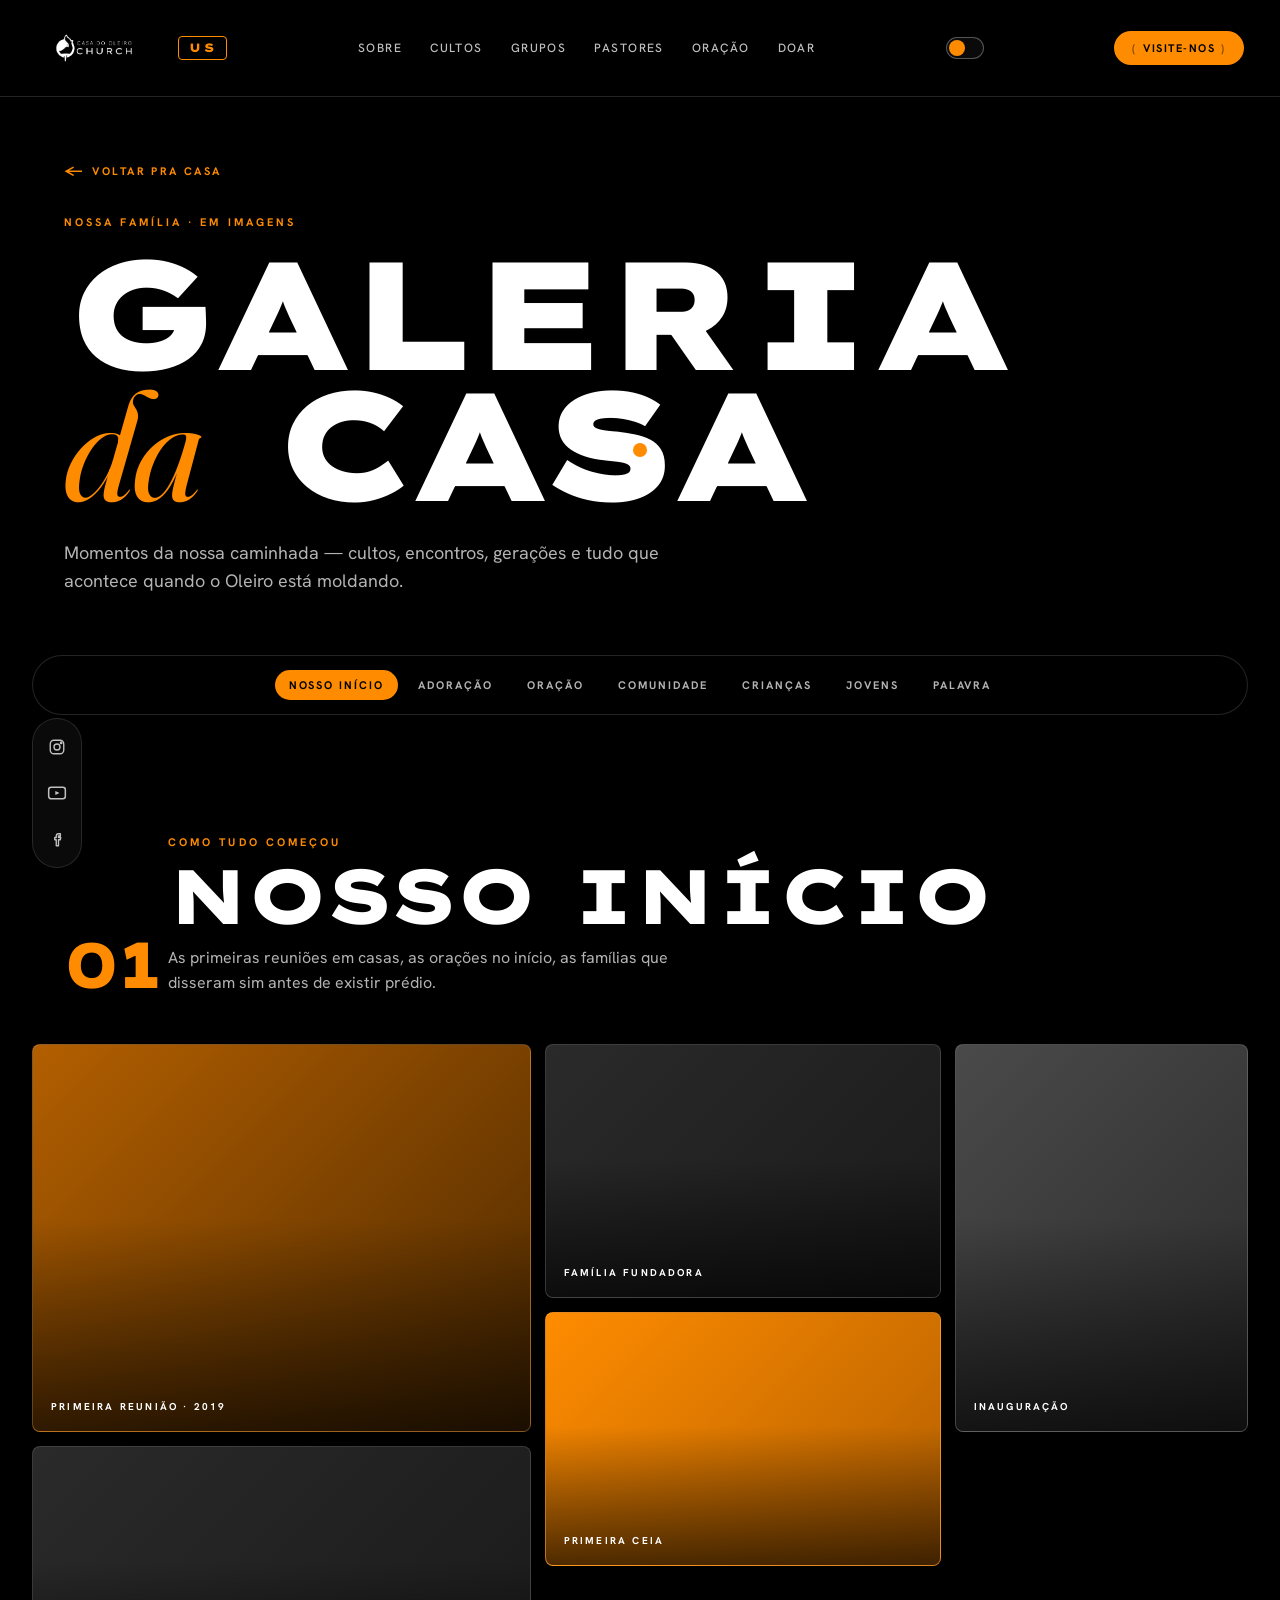
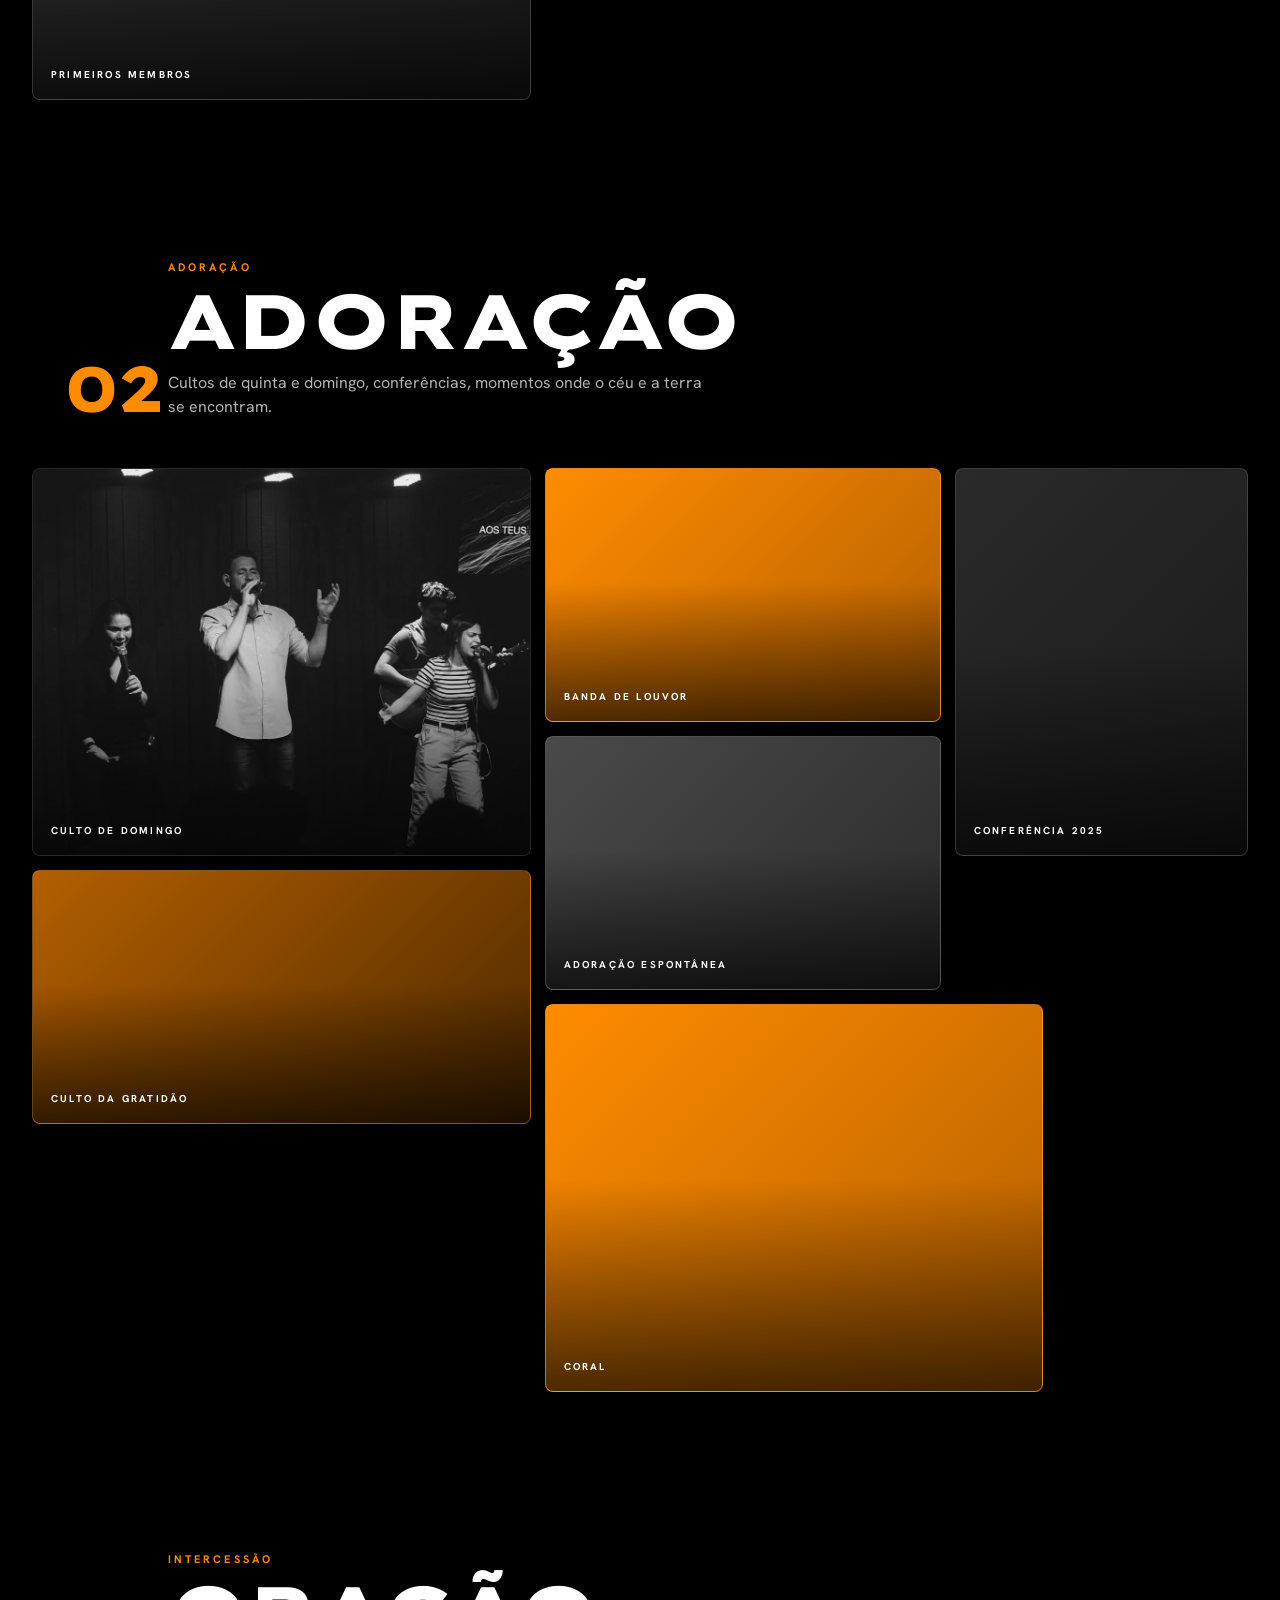
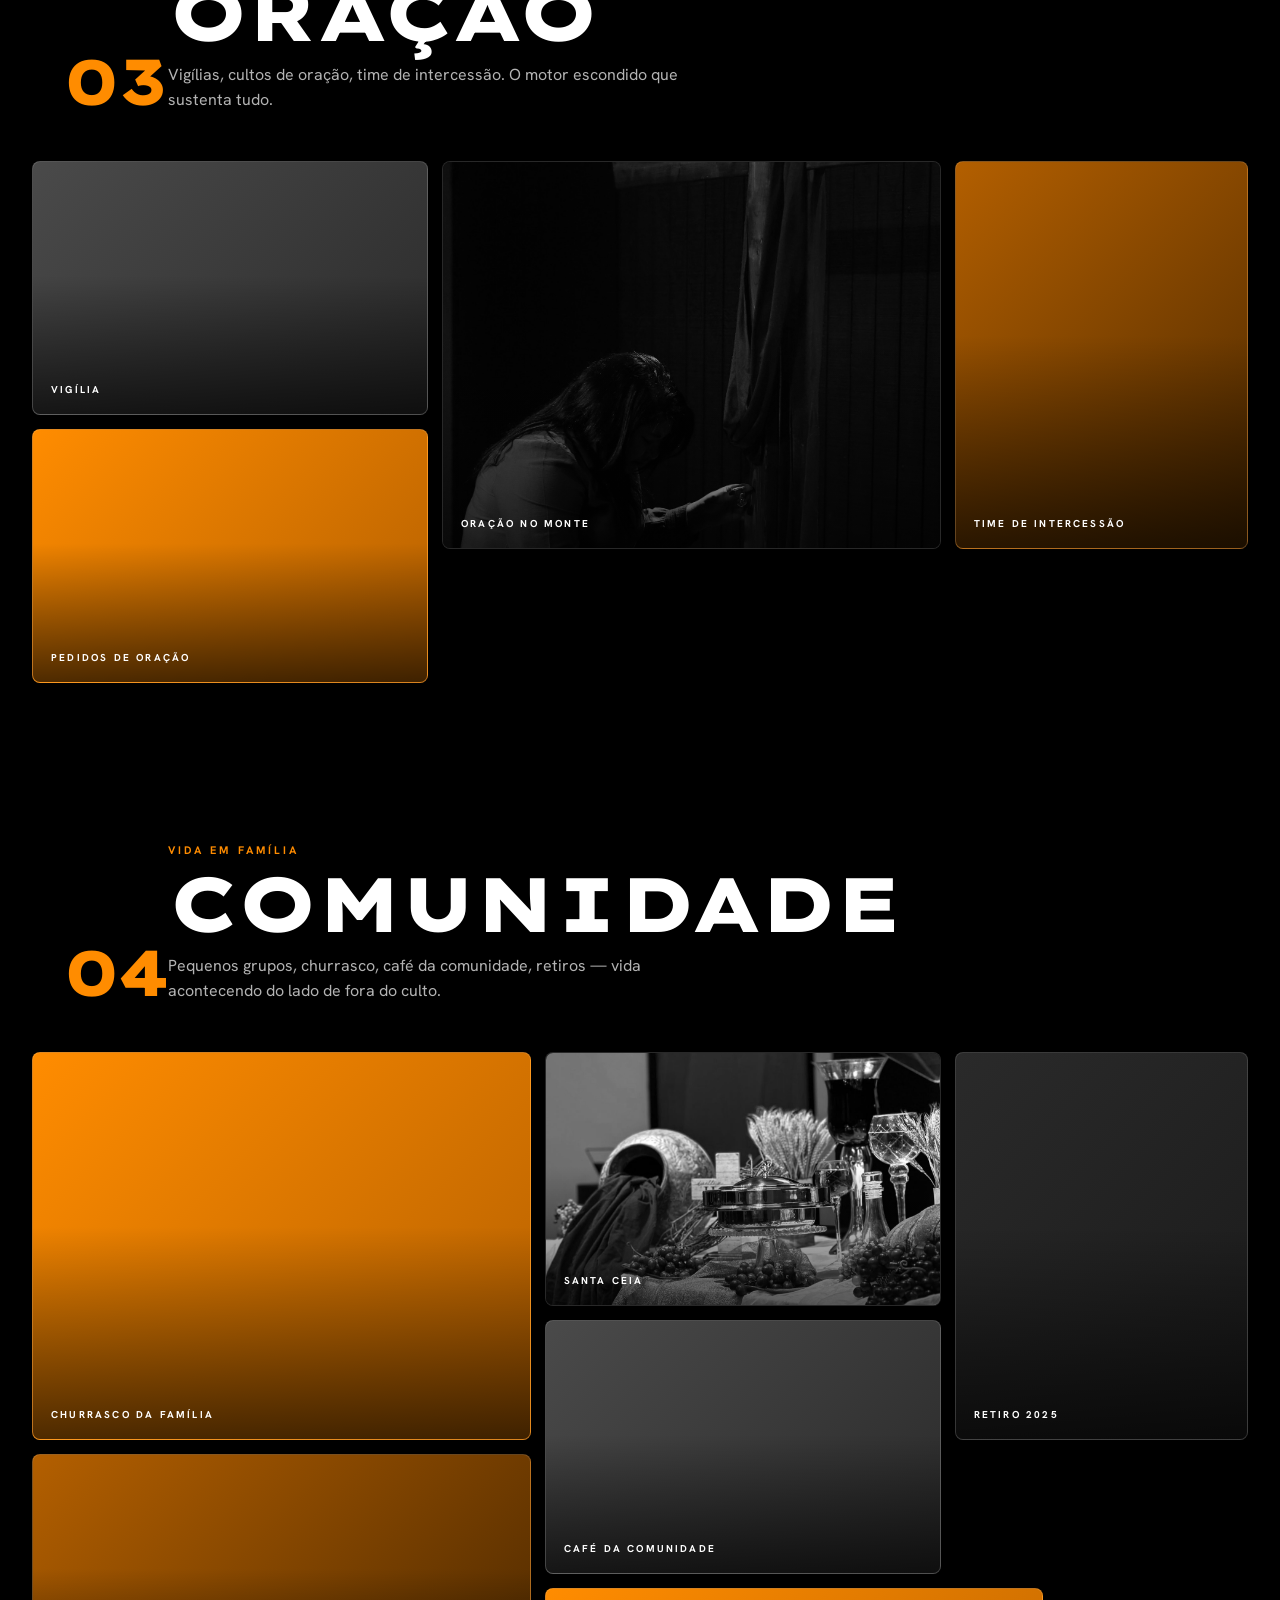
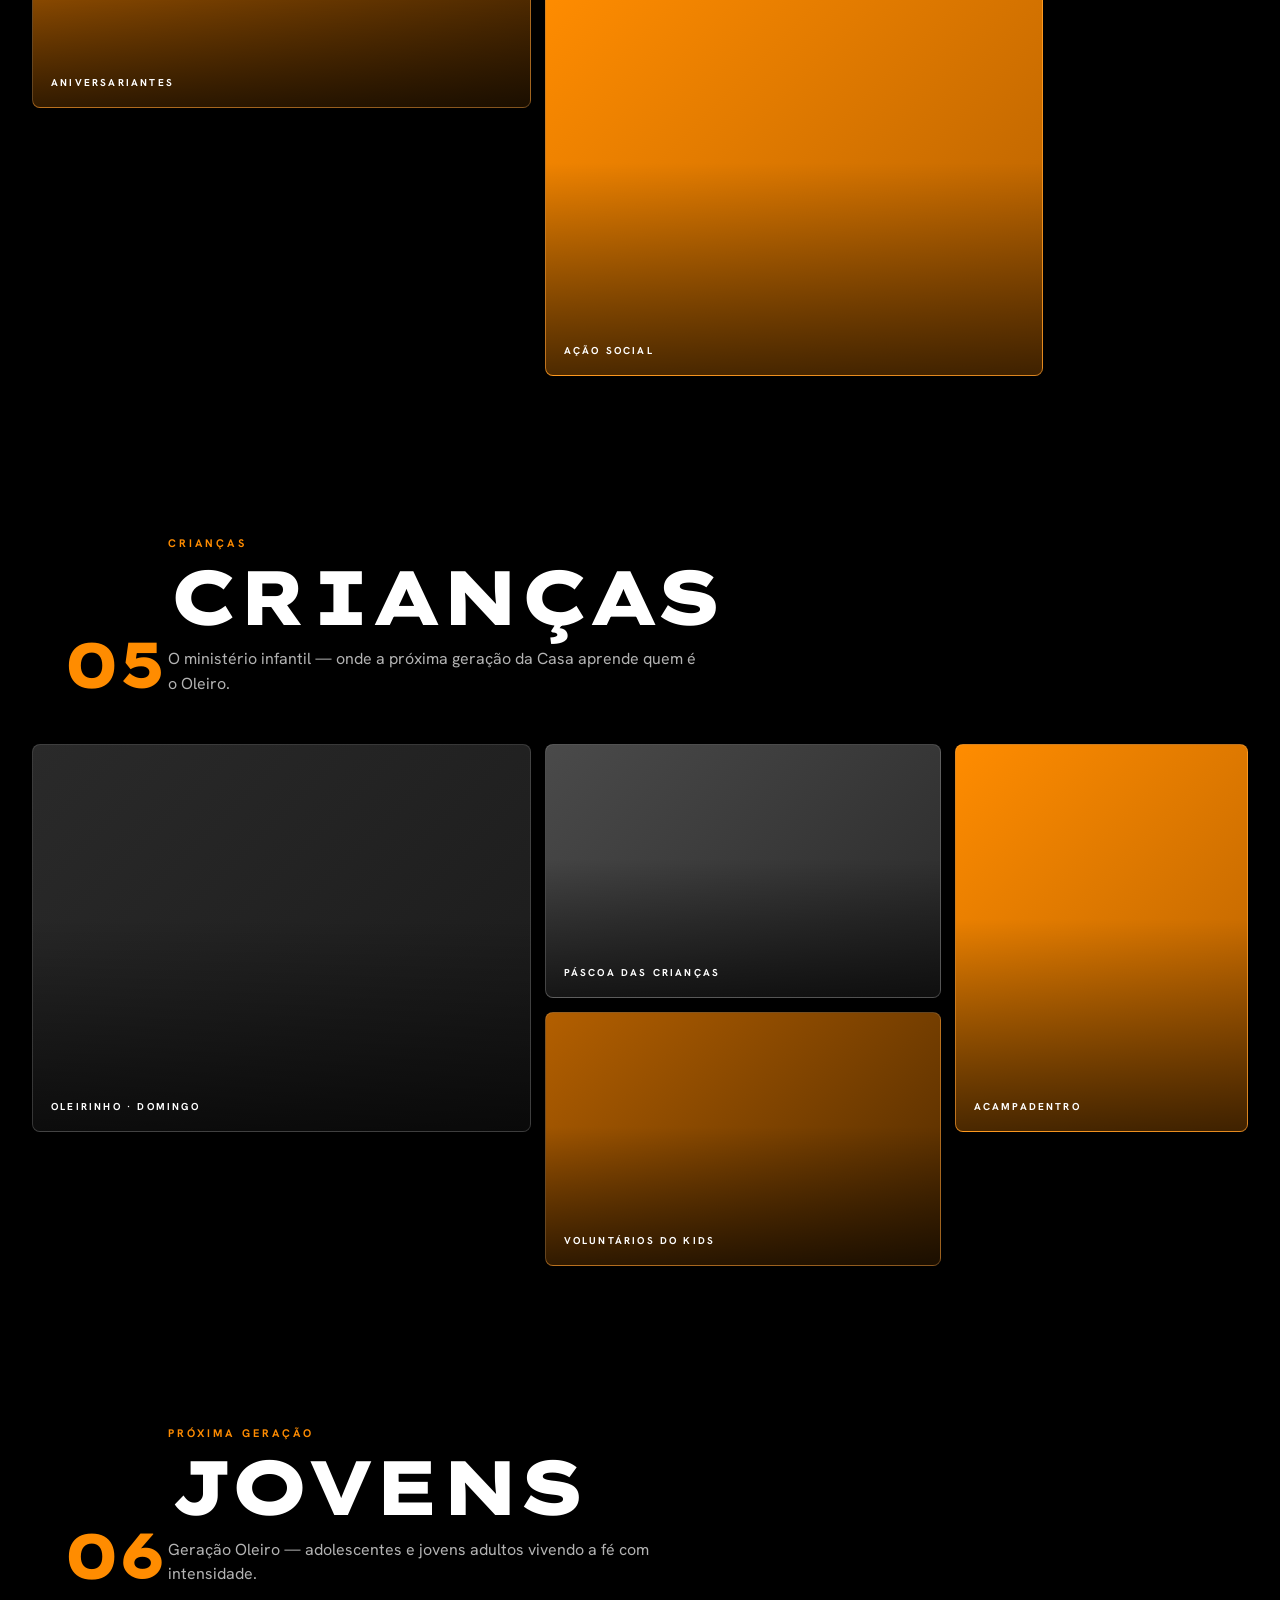
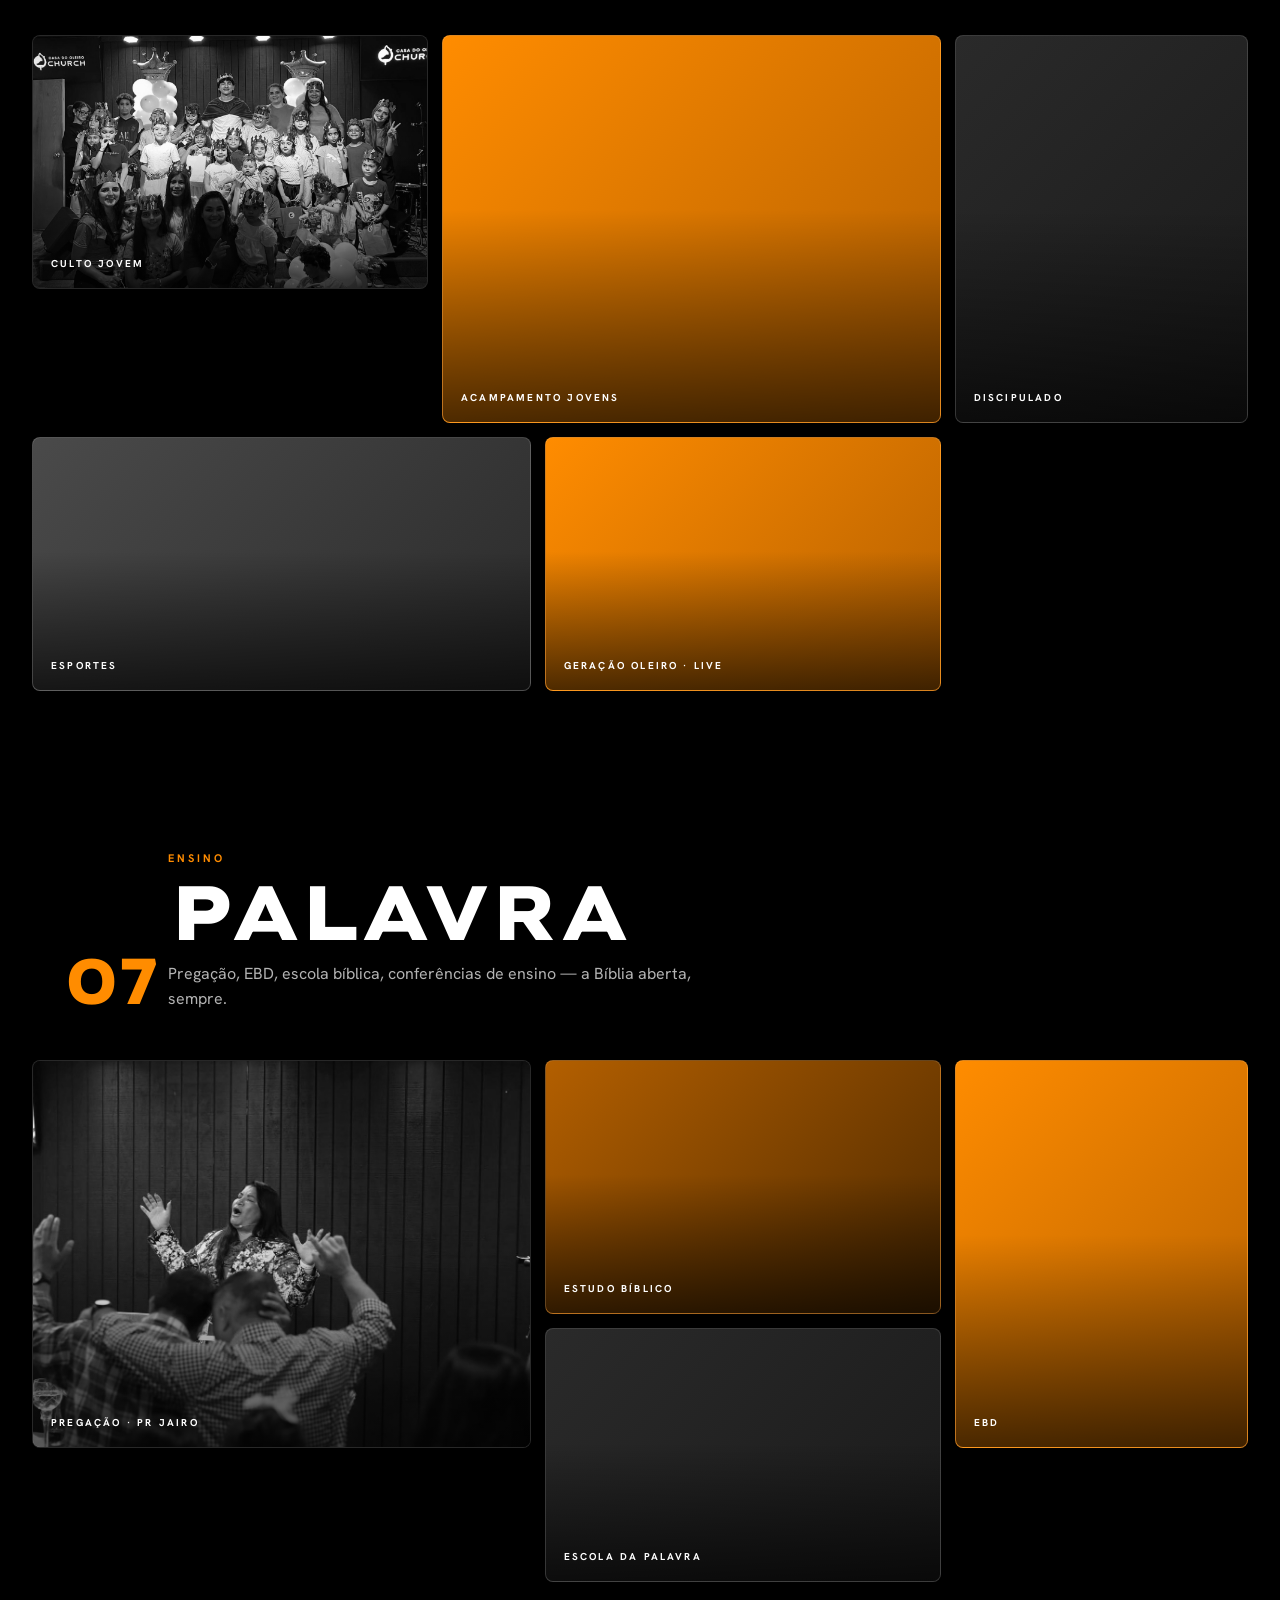
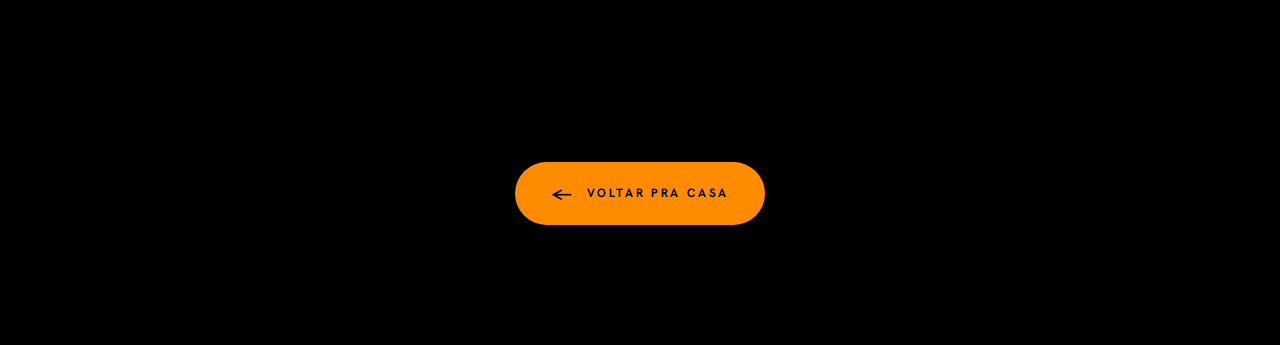
==== gallery.html @ 1b521b5d "Add gallery page with full photo grid and link from main page - Replace 'Ver mais fotos' expand butt" ====
<!DOCTYPE html>
<html lang="pt-BR">
<head>
<meta charset="utf-8">
<meta name="viewport" content="width=device-width, initial-scale=1">
<title>Galeria — Casa do Oleiro</title>
<link rel="stylesheet" href="styles.css">
<link rel="stylesheet" href="gallery.css">
</head>
<body class="theme-dark gallery-page">

<div class="cursor" id="cursor"></div>

<!-- Nav -->
<nav class="nav scrolled" id="nav">
  <button class="hamburger" id="hamburger" aria-label="Abrir menu" aria-expanded="false">
    <span></span><span></span><span></span>
  </button>
  <a class="nav-logo" href="index.html">
    <img class="logo-light" src="assets/brand/logo-mark-white.png" alt="Casa do Oleiro">
    <img class="logo-dark" src="assets/brand/logo-mark-black.png" alt="Casa do Oleiro">
    <span class="locale-tag">US</span>
  </a>
  <div class="nav-links">
    <a href="index.html#mission">Sobre</a>
    <a href="index.html#times">Cultos</a>
    <a href="index.html#groups">Grupos</a>
    <a href="index.html#pastors">Pastores</a>
    <a href="index.html#prayer">Oração</a>
    <a href="index.html#give">Doar</a>
  </div>
  <button class="theme-toggle" id="theme-toggle" aria-label="Alternar tema"><span></span></button>
  <a href="index.html#prayer" class="nav-cta">Visite-nos</a>
</nav>

<!-- Floating social rail -->
<div class="social-rail" aria-label="Redes sociais">
  <a href="https://www.instagram.com/casadooleirochurchus/" target="_blank" rel="noopener" aria-label="Instagram">
    <svg width="18" height="18" viewBox="0 0 24 24" fill="none" stroke="currentColor" stroke-width="1.8" stroke-linecap="round" stroke-linejoin="round"><rect x="3" y="3" width="18" height="18" rx="5"></rect><circle cx="12" cy="12" r="4"></circle><circle cx="17.5" cy="6.5" r="1" fill="currentColor"></circle></svg>
  </a>
  <a href="https://youtube.com/@casadooleiro" target="_blank" rel="noopener" aria-label="YouTube">
    <svg width="20" height="20" viewBox="0 0 24 24" fill="none" stroke="currentColor" stroke-width="1.8" stroke-linecap="round" stroke-linejoin="round"><rect x="2" y="5" width="20" height="14" rx="3"></rect><path d="M10 9.5 L15 12 L10 14.5 Z" fill="currentColor" stroke="none"></path></svg>
  </a>
  <a href="https://www.facebook.com/people/Oleiro-Church/pfbid02GGUJz2tvTLfh6EQSANUqr7THMkTrkv2q9FvET98KuXc3tA5SgjY2DhyXLMSqGW5xl/" target="_blank" rel="noopener" aria-label="Facebook">
    <svg width="18" height="18" viewBox="0 0 24 24" fill="none" stroke="currentColor" stroke-width="1.8" stroke-linecap="round" stroke-linejoin="round"><path d="M14 8h2.5V5H14c-2 0-3 1.2-3 3v2H9v3h2v8h3v-8h2.5l.5-3H14V8.5c0-.3.2-.5.5-.5z"></path></svg>
  </a>
</div>

<main class="gallery-main">

<!-- Header -->
<header class="gallery-header">
  <div class="wrap">
    <a class="back-link" href="index.html"><span>←</span> Voltar pra Casa</a>
    <div class="eyebrow">Nossa família · em imagens</div>
    <h1 class="gallery-title">Galeria<br><em>da</em> Casa</h1>
    <p class="gallery-lede">Momentos da nossa caminhada — cultos, encontros, gerações e tudo que acontece quando o Oleiro está moldando.</p>
  </div>
</header>

<!-- Section rail -->
<nav class="section-rail" aria-label="Seções da galeria">
  <a href="#beginning">Nosso Início</a>
  <a href="#worship">Adoração</a>
  <a href="#prayer">Oração</a>
  <a href="#community">Comunidade</a>
  <a href="#kids">Crianças</a>
  <a href="#jovens">Jovens</a>
  <a href="#palavra">Palavra</a>
</nav>

<!-- 01 Nosso Início -->
<section class="g-section" id="beginning">
  <div class="wrap g-section-head">
    <span class="g-num">01</span>
    <div>
      <span class="eyebrow">Como tudo começou</span>
      <h2>Nosso Início</h2>
      <p>As primeiras reuniões em casas, as orações no início, as famílias que disseram sim antes de existir prédio.</p>
    </div>
  </div>
  <div class="g-grid">
    <div class="g-card r1 placeholder-2"><div class="ph"><span class="lbl">Primeira reunião · 2019</span></div></div>
    <div class="g-card r2 placeholder-1"><div class="ph"><span class="lbl">Família fundadora</span></div></div>
    <div class="g-card r3 placeholder-3"><div class="ph"><span class="lbl">Inauguração</span></div></div>
    <div class="g-card r4 placeholder-4"><div class="ph"><span class="lbl">Primeira ceia</span></div></div>
    <div class="g-card r5 placeholder-1"><div class="ph"><span class="lbl">Primeiros membros</span></div></div>
  </div>
</section>

<!-- 02 Adoração -->
<section class="g-section" id="worship">
  <div class="wrap g-section-head">
    <span class="g-num">02</span>
    <div>
      <span class="eyebrow">Adoração</span>
      <h2>Adoração</h2>
      <p>Cultos de quinta e domingo, conferências, momentos onde o céu e a terra se encontram.</p>
    </div>
  </div>
  <div class="g-grid">
    <div class="g-card r1"><img src="assets/church/IMG_8710.jpg" alt="Culto de domingo"><div class="ph"><span class="lbl">Culto de domingo</span></div></div>
    <div class="g-card r2 placeholder-4"><div class="ph"><span class="lbl">Banda de louvor</span></div></div>
    <div class="g-card r3 placeholder-1"><div class="ph"><span class="lbl">Conferência 2025</span></div></div>
    <div class="g-card r4 placeholder-3"><div class="ph"><span class="lbl">Adoração espontânea</span></div></div>
    <div class="g-card r5 placeholder-2"><div class="ph"><span class="lbl">Culto da gratidão</span></div></div>
    <div class="g-card r1 placeholder-4"><div class="ph"><span class="lbl">Coral</span></div></div>
  </div>
</section>

<!-- 03 Oração -->
<section class="g-section" id="prayer">
  <div class="wrap g-section-head">
    <span class="g-num">03</span>
    <div>
      <span class="eyebrow">Intercessão</span>
      <h2>Oração</h2>
      <p>Vigílias, cultos de oração, time de intercessão. O motor escondido que sustenta tudo.</p>
    </div>
  </div>
  <div class="g-grid">
    <div class="g-card r2 placeholder-3"><div class="ph"><span class="lbl">Vigília</span></div></div>
    <div class="g-card r1"><img src="assets/church/IMG_8714.jpg" alt="Oração" style="object-position: center 20%;"><div class="ph"><span class="lbl">Oração no monte</span></div></div>
    <div class="g-card r3 placeholder-2"><div class="ph"><span class="lbl">Time de intercessão</span></div></div>
    <div class="g-card r4 placeholder-4"><div class="ph"><span class="lbl">Pedidos de oração</span></div></div>
  </div>
</section>

<!-- 04 Comunidade -->
<section class="g-section" id="community">
  <div class="wrap g-section-head">
    <span class="g-num">04</span>
    <div>
      <span class="eyebrow">Vida em família</span>
      <h2>Comunidade</h2>
      <p>Pequenos grupos, churrasco, café da comunidade, retiros — vida acontecendo do lado de fora do culto.</p>
    </div>
  </div>
  <div class="g-grid">
    <div class="g-card r1 placeholder-4"><div class="ph"><span class="lbl">Churrasco da família</span></div></div>
    <div class="g-card r2"><img src="assets/church/IMG_8708.jpg" alt="Santa Ceia"><div class="ph"><span class="lbl">Santa Ceia</span></div></div>
    <div class="g-card r3 placeholder-1"><div class="ph"><span class="lbl">Retiro 2025</span></div></div>
    <div class="g-card r4 placeholder-3"><div class="ph"><span class="lbl">Café da comunidade</span></div></div>
    <div class="g-card r5 placeholder-2"><div class="ph"><span class="lbl">Aniversariantes</span></div></div>
    <div class="g-card r1 placeholder-4"><div class="ph"><span class="lbl">Ação social</span></div></div>
  </div>
</section>

<!-- 05 Crianças -->
<section class="g-section" id="kids">
  <div class="wrap g-section-head">
    <span class="g-num">05</span>
    <div>
      <span class="eyebrow">Crianças</span>
      <h2>Crianças</h2>
      <p>O ministério infantil — onde a próxima geração da Casa aprende quem é o Oleiro.</p>
    </div>
  </div>
  <div class="g-grid">
    <div class="g-card r1 placeholder-1"><div class="ph"><span class="lbl">Oleirinho · domingo</span></div></div>
    <div class="g-card r2 placeholder-3"><div class="ph"><span class="lbl">Páscoa das crianças</span></div></div>
    <div class="g-card r3 placeholder-4"><div class="ph"><span class="lbl">Acampadentro</span></div></div>
    <div class="g-card r4 placeholder-2"><div class="ph"><span class="lbl">Voluntários do kids</span></div></div>
  </div>
</section>

<!-- 06 Jovens -->
<section class="g-section" id="jovens">
  <div class="wrap g-section-head">
    <span class="g-num">06</span>
    <div>
      <span class="eyebrow">Próxima geração</span>
      <h2>Jovens</h2>
      <p>Geração Oleiro — adolescentes e jovens adultos vivendo a fé com intensidade.</p>
    </div>
  </div>
  <div class="g-grid">
    <div class="g-card r2"><img src="assets/church/IMG_8712.jpg" alt="Juventude" style="object-position: center 30%;"><div class="ph"><span class="lbl">Culto jovem</span></div></div>
    <div class="g-card r1 placeholder-4"><div class="ph"><span class="lbl">Acampamento Jovens</span></div></div>
    <div class="g-card r3 placeholder-1"><div class="ph"><span class="lbl">Discipulado</span></div></div>
    <div class="g-card r5 placeholder-3"><div class="ph"><span class="lbl">Esportes</span></div></div>
    <div class="g-card r4 placeholder-4"><div class="ph"><span class="lbl">Geração Oleiro · live</span></div></div>
  </div>
</section>

<!-- 07 Palavra -->
<section class="g-section" id="palavra">
  <div class="wrap g-section-head">
    <span class="g-num">07</span>
    <div>
      <span class="eyebrow">Ensino</span>
      <h2>Palavra</h2>
      <p>Pregação, EBD, escola bíblica, conferências de ensino — a Bíblia aberta, sempre.</p>
    </div>
  </div>
  <div class="g-grid">
    <div class="g-card r1"><img src="assets/church/IMG_8713.jpg" alt="Palavra" style="object-position: center 20%;"><div class="ph"><span class="lbl">Pregação · PR Jairo</span></div></div>
    <div class="g-card r2 placeholder-2"><div class="ph"><span class="lbl">Estudo bíblico</span></div></div>
    <div class="g-card r3 placeholder-4"><div class="ph"><span class="lbl">EBD</span></div></div>
    <div class="g-card r4 placeholder-1"><div class="ph"><span class="lbl">Escola da Palavra</span></div></div>
  </div>
</section>

<!-- Back CTA -->
<section class="g-footer-cta">
  <a href="index.html" class="back-cta"><span class="arrow">←</span> Voltar pra Casa</a>
</section>

</main>

<script>
/* cursor */
const cursor = document.getElementById('cursor');
let cx = innerWidth/2, cy = innerHeight/2, tx = cx, ty = cy;
addEventListener('mousemove', e => { tx = e.clientX; ty = e.clientY; });
(function tick() { cx += (tx-cx)*.25; cy += (ty-cy)*.25; cursor.style.transform = `translate(${cx}px,${cy}px) translate(-50%,-50%)`; requestAnimationFrame(tick); })();
document.querySelectorAll('a,button,input').forEach(el => {
  el.addEventListener('mouseenter', () => cursor.classList.add('hover'));
  el.addEventListener('mouseleave', () => cursor.classList.remove('hover'));
});

/* theme toggle */
document.getElementById('theme-toggle').addEventListener('click', () => {
  const isDark = document.body.classList.toggle('theme-dark');
  document.body.classList.toggle('theme-light', !isDark);
});

/* mobile: default light theme */
if (window.innerWidth <= 900) {
  document.body.classList.remove('theme-dark');
  document.body.classList.add('theme-light');
}

/* hamburger */
(function () {
  const hamburger = document.getElementById('hamburger');
  const nav = document.getElementById('nav');
  hamburger.addEventListener('click', () => {
    const open = hamburger.classList.toggle('open');
    hamburger.setAttribute('aria-expanded', String(open));
    nav.classList.toggle('nav-open', open);
  });
  nav.querySelectorAll('.nav-links a').forEach(a => {
    a.addEventListener('click', () => {
      hamburger.classList.remove('open');
      hamburger.setAttribute('aria-expanded', 'false');
      nav.classList.remove('nav-open');
    });
  });
})();

/* active section highlight in rail */
const rail = document.querySelectorAll('.section-rail a');
const sections = [...document.querySelectorAll('.g-section')];
function updateRail() {
  const y = scrollY + innerHeight * 0.4;
  let active = sections[0]?.id;
  sections.forEach(s => { if (s.offsetTop <= y) active = s.id; });
  rail.forEach(a => a.classList.toggle('active', a.getAttribute('href') === '#' + active));
}
addEventListener('scroll', updateRail, { passive: true });
updateRail();

/* fade-in on intersection */
const io = new IntersectionObserver(entries => {
  entries.forEach(e => { if (e.isIntersecting) e.target.classList.add('in-view'); });
}, { threshold: 0.08 });
document.querySelectorAll('.g-card, .g-section-head').forEach(el => io.observe(el));
</script>
</body>
</html>
---- styles.css ----
/* Casa do Oleiro — site styles
   Architecture: fixed potter SVG background; sections layered on top
   Themes: .theme-dark (default) / .theme-light
*/
@import url('./colors_and_type.css');

* { margin: 0; padding: 0; box-sizing: border-box; }
html { scroll-behavior: smooth; overflow-x: clip; }
body { font-family: var(--font-body); cursor: none; overflow-x: hidden; min-height: 100vh; }
@media (hover: none) { body { cursor: auto; } .cursor { display: none !important; } }
a, button { font-family: inherit; cursor: none; }
@media (hover: none) { a, button { cursor: auto; } }
img { max-width: 100%; display: block; }

/* ── Theme variables ──────────────────────────────── */
body.theme-dark {
  --page-bg: #000;
  --fg: #fff;
  --fg-muted: rgba(255,255,255,.7);
  --fg-dim: rgba(255,255,255,.5);
  --line: rgba(255,255,255,.14);
  --line-strong: rgba(255,255,255,.3);
  --panel-translucent: rgba(0,0,0,.35);
  --panel-solid: #0a0a0a;
  --panel-warm: #141413;
  --card-bg: rgba(255,255,255,.04);
  --card-border: rgba(255,255,255,.12);
  --stroke-color: rgba(255,255,255,.55);
  --vignette: radial-gradient(ellipse at center, transparent 30%, rgba(0,0,0,.7) 100%);
  background: var(--page-bg);
  color: var(--fg);
}
body.theme-light {
  --page-bg: #FAFAF9;
  --fg: #000;
  --fg-muted: rgba(0,0,0,.7);
  --fg-dim: rgba(0,0,0,.5);
  --line: rgba(0,0,0,.12);
  --line-strong: rgba(0,0,0,.25);
  --panel-translucent: rgba(250,250,249,.55);
  --panel-solid: #FAFAF9;
  --panel-warm: #FFF6EB;
  --card-bg: rgba(255,255,255,.7);
  --card-border: rgba(0,0,0,.08);
  --stroke-color: rgba(0,0,0,.45);
  --vignette: radial-gradient(ellipse at center, transparent 35%, rgba(250,250,249,.5) 100%);
  background: var(--page-bg);
  color: var(--fg);
}

/* ── Custom cursor ────────────────────────────────── */
.cursor {
  position: fixed; top: 0; left: 0; width: 14px; height: 14px;
  border-radius: 50%; background: var(--orange-500); pointer-events: none;
  transform: translate(-50%, -50%); z-index: 9999;
  transition: width .25s var(--ease-out), height .25s var(--ease-out), background .25s, opacity .25s;
}
.cursor.hover { width: 56px; height: 56px; background: var(--orange-500); mix-blend-mode: normal; }

/* ─── Floating social rail ─── */
.social-rail {
  position: fixed; left: 32px; bottom: 32px; z-index: 99;
  display: flex; flex-direction: column; gap: 14px;
  padding: 12px 8px;
  background: var(--card-bg);
  border: 1px solid var(--card-border);
  border-radius: 999px;
  backdrop-filter: blur(12px);
  -webkit-backdrop-filter: blur(12px);
}
.social-rail a {
  display: flex; align-items: center; justify-content: center;
  width: 32px; height: 32px; border-radius: 50%;
  color: var(--fg); opacity: .75; text-decoration: none;
  transition: opacity .2s, color .2s, background .2s;
}
.social-rail a:hover { opacity: 1; color: var(--orange-500); background: var(--card-bg); }
@media (max-width: 900px) { .social-rail { left: auto; right: 16px; bottom: 16px; flex-direction: row; border-radius: 999px; padding: 6px 10px; } }

/* ═══════════════════════════════════════════════════
   TILTED PHOTO PLACEHOLDERS — used in hero + between narrative steps
   Rotated, with theme-aware overlay where they cross typography
   ═══════════════════════════════════════════════════ */
.tilt-photo, .hero-photo {
  position: relative;
  background:
    linear-gradient(135deg, var(--orange-700), var(--orange-900)),
    repeating-linear-gradient(45deg, rgba(255,255,255,.04) 0 8px, transparent 8px 16px);
  background-blend-mode: overlay;
  border: 1px solid var(--card-border);
  border-radius: 6px;
  overflow: hidden;
  will-change: transform;
  transition: none;
  box-shadow: 0 30px 80px rgba(0,0,0,.45), 0 0 0 1px var(--card-border);
}
.tilt-photo::after, .hero-photo::after {
  content: ''; position: absolute; inset: 0;
  background: linear-gradient(135deg, rgba(255,140,0,.15), transparent 60%);
  pointer-events: none;
}
.tilt-photo .ph-lbl, .hero-photo .ph-lbl {
  position: absolute; left: 16px; bottom: 14px;
  font-size: 10px; font-weight: 700; letter-spacing: .2em; text-transform: uppercase;
  color: rgba(255,255,255,.85);
  z-index: 2;
}
.tilt-photo img, .hero-photo img, .pastor-photo img {
  width: 100%; height: 100%;
  object-fit: cover; object-position: center;
  filter: grayscale(1);
}
.tilt-r { transform: rotate(6deg); }
.tilt-l { transform: rotate(-7deg); }

/* Hero photo — rectangle, sits under the headline */
.hero-photo {
  width: clamp(220px, 28vw, 360px);
  aspect-ratio: 16 / 11;
  margin: 24px 0 0 auto;
  margin-top: -40px;
  margin-right: 4vw;
  z-index: 3;
  mix-blend-mode: difference;
  filter: contrast(1.1);
}
body.theme-light .hero-photo { mix-blend-mode: multiply; }

/* Narrative tweens — tilted photo placeholders between steps, can overlap cards */
.narrative-tween {
  display: flex; justify-content: flex-start; padding: 0 4vw;
  margin: -60px 0 -40px;
  position: relative; z-index: 1;
}
.narrative-tween.right { justify-content: flex-end; }
.narrative-tween .tilt-photo {
  width: clamp(200px, 22vw, 290px);
  aspect-ratio: 5 / 4;
  mix-blend-mode: difference;
  filter: contrast(1.05);
}
body.theme-light .narrative-tween .tilt-photo { mix-blend-mode: multiply; }

/* alt step variant — second card aligned right */
.narrative-step.alt { justify-content: flex-end; }

/* zig-zag rows: each step stretches full width, card and photo pushed to opposite edges */
.narrative-step.with-photo { justify-content: space-between; align-items: center; }
.narrative-step.with-photo .tilt-photo {
  width: clamp(200px, 22vw, 290px);
  aspect-ratio: 5 / 4;
  mix-blend-mode: difference;
  filter: contrast(1.05);
  flex-shrink: 0;
}
body.theme-light .narrative-step.with-photo .tilt-photo { mix-blend-mode: multiply; }

@media (max-width: 900px) {
  .hero-photo { margin: 32px auto 0; margin-top: 24px; width: 60vw; }
  .narrative-tween { padding: 0 32px; margin: -4vh 0; }
  .narrative-tween .tilt-photo { width: 50vw; }
}

/* ═══════════════════════════════════════════════════
   FIXED POTTER BACKGROUND — pinned full-screen, theme-aware stencil
   ═══════════════════════════════════════════════════ */
.potter-bg {
  position: fixed; inset: 0; z-index: 0;
  display: flex; align-items: center; justify-content: center;
  pointer-events: none;
  background: var(--page-bg);
}
.potter-bg svg {
  width: min(85vw, 900px);
  height: auto;
  color: var(--stroke-color);
  filter: drop-shadow(0 0 0 transparent);
  transform: rotate(var(--spin, 0deg));
  transition: transform .2s linear;
}
.potter-bg-vignette {
  position: absolute; inset: 0;
  background: var(--vignette);
  pointer-events: none;
}
body.motion-off .potter-bg svg { transform: none !important; }

/* ═══════════════════════════════════════════════════
   NAV
   ═══════════════════════════════════════════════════ */
.nav { position: fixed; inset: 0 0 auto 0; z-index: 100; display: flex; justify-content: space-between; align-items: center; padding: 18px 36px; gap: 20px; transition: background .3s var(--ease-out), border-color .3s, backdrop-filter .3s, padding .25s; border-bottom: 1px solid transparent; }
.nav.scrolled { background: var(--panel-translucent); backdrop-filter: blur(18px) saturate(1.2); -webkit-backdrop-filter: blur(18px) saturate(1.2); border-bottom-color: var(--line); padding: 12px 36px; }
.nav-logo { display: flex; align-items: center; gap: 14px; text-decoration: none; color: var(--fg); }
.nav-logo img { height: 110px; width: auto; transition: height .25s var(--ease-out); }
.nav.scrolled .nav-logo img { height: 72px; }
.theme-dark .nav-logo .logo-dark, .theme-light .nav-logo .logo-light { display: none; }
.nav-logo .locale-tag { font-family: var(--font-display); font-weight: 800; font-size: 12px; letter-spacing: .22em; text-transform: uppercase; color: var(--orange-500); border: 1.5px solid var(--orange-500); padding: 5px 10px; border-radius: 4px; line-height: 1; }
.nav-links { display: flex; gap: 28px; align-items: center; }
.nav-links a { color: var(--fg); text-decoration: none; font-size: 12px; font-weight: 500; letter-spacing: .12em; text-transform: uppercase; opacity: .75; transition: opacity .2s, color .2s; }
.nav-links a:hover { opacity: 1; color: var(--orange-500); }

.theme-toggle {
  width: 38px; height: 22px; border-radius: 999px; background: var(--card-bg); border: 1px solid var(--line-strong);
  position: relative; cursor: none; transition: background .2s;
}
.theme-toggle span { position: absolute; top: 2px; left: 2px; width: 16px; height: 16px; border-radius: 50%; background: var(--orange-500); transition: transform .25s var(--ease-out); }
body.theme-light .theme-toggle span { transform: translateX(16px); }

.nav-cta {
  display: inline-flex; align-items: center; gap: 6px;
  padding: 10px 18px; border-radius: 999px; background: var(--orange-500); color: #000;
  text-decoration: none; font-size: 11px; font-weight: 700; letter-spacing: .14em; text-transform: uppercase;
  transition: background .2s, transform .2s;
}
.nav-cta:hover { background: var(--orange-400); transform: translateY(-1px); }
.nav-cta::before { content: '('; opacity: .5; }
.nav-cta::after { content: ')'; opacity: .5; }

/* ═══════════════════════════════════════════════════
   OVERLAY (all sections sit on top of fixed bg)
   ═══════════════════════════════════════════════════ */
.overlay { position: relative; z-index: 1; }

section { position: relative; }
.wrap { max-width: 1280px; margin: 0 auto; padding: 0 32px; }

.eyebrow { font-size: 11px; font-weight: 700; letter-spacing: .28em; text-transform: uppercase; color: var(--orange-500); margin-bottom: 18px; }
.section-title { font-family: var(--font-display); font-weight: 800; font-size: clamp(48px, 8vw, 112px); line-height: .92; letter-spacing: -.02em; text-transform: uppercase; color: var(--fg); }

/* Panels — ALL translucent so potter bg shows end-to-end */
.panel-translucent { background: var(--panel-translucent); backdrop-filter: blur(2px); -webkit-backdrop-filter: blur(2px); }
.panel-solid { background: var(--panel-translucent); backdrop-filter: blur(2px); -webkit-backdrop-filter: blur(2px); }
.panel-solid + .panel-solid, .panel-solid + .footer { border-top: 1px solid var(--line); }
/* Newsletter + footer — fully transparent like hero, animation shows through */
.newsletter, .footer { backdrop-filter: none; -webkit-backdrop-filter: none; background: transparent; }

/* ═══════════════════════════════════════════════════
   HERO — transparent so potter bg shows
   ═══════════════════════════════════════════════════ */
.hero { min-height: 100vh; display: flex; flex-direction: column; justify-content: center; padding: 110px 32px 60px; }
.hero-inner { max-width: 1280px; margin: 0 auto; width: 100%; display: grid; grid-template-columns: 1fr; gap: 0; }
.hero-eyebrow { font-size: 12px; font-weight: 700; letter-spacing: .3em; text-transform: uppercase; color: var(--orange-500); margin-bottom: 22px; }
.hero-title { font-family: var(--font-display); font-weight: 900; font-size: clamp(56px, 11vw, 180px); line-height: .85; letter-spacing: -.03em; text-transform: uppercase; color: var(--fg); }
.hero-title em { font-family: var(--font-serif); font-style: italic; font-weight: 400; color: var(--orange-500); text-transform: lowercase; letter-spacing: -.01em; }
.hero-meta { display: grid; grid-template-columns: repeat(3, max-content); gap: 48px; margin-top: 32px; }
.meta-block { border-left: 2px solid var(--orange-500); padding-left: 14px; }
.meta-label { font-size: 10px; font-weight: 700; letter-spacing: .22em; text-transform: uppercase; color: var(--fg-dim); margin-bottom: 6px; }
.meta-value { font-family: var(--font-display); font-weight: 700; font-size: 22px; text-transform: uppercase; letter-spacing: -.01em; color: var(--fg); }
.scroll-hint { position: absolute; left: 32px; bottom: 32px; font-size: 10px; font-weight: 600; letter-spacing: .28em; text-transform: uppercase; color: var(--fg-dim); display: flex; align-items: center; gap: 12px; }
.hero-addr-sm { display: none; }
.hero-visit-cta { display: none; }
.theme-toggle--hero { display: none; }
.hamburger { display: none; }
.scroll-hint .line { width: 40px; height: 1px; background: currentColor; animation: scrollLine 2s var(--ease-in-out) infinite; }
@keyframes scrollLine { 0%,100% { transform: scaleX(.3); transform-origin: left; } 50% { transform: scaleX(1); transform-origin: left; } }

/* ═══════════════════════════════════════════════════
   MISSION — translucent over potter
   ═══════════════════════════════════════════════════ */
.mission { padding: 140px 32px; }
.mission-quote { font-family: var(--font-serif); font-style: italic; font-size: clamp(28px, 4vw, 56px); line-height: 1.25; letter-spacing: -.01em; max-width: 1100px; color: var(--fg); }
.mission-quote em { color: var(--orange-500); }
.mission-quote .underline { background: linear-gradient(transparent 70%, rgba(255,140,0,.45) 70%); }
.mission-ref { display: block; margin-top: 32px; font-family: var(--font-body); font-size: 12px; font-weight: 700; letter-spacing: .28em; text-transform: uppercase; color: var(--orange-500); font-style: normal; }

/* ═══════════════════════════════════════════════════
   NARRATIVE — 4 step cards floating over potter; each card sticky-ish in viewport
   ═══════════════════════════════════════════════════ */
.narrative { padding: 40px 0 80px; display: flex; flex-direction: column; gap: 0; }
.narrative-step { padding: 0 32px; display: flex; justify-content: flex-start; margin-bottom: -40px; position: relative; z-index: 2; }
.narrative-step.alt { justify-content: flex-end; }
.step-card {
  max-width: 460px;
  padding: 40px 44px;
  background: var(--card-bg);
  border: 1px solid var(--card-border);
  border-radius: 20px;
  backdrop-filter: blur(14px) saturate(1.2);
  -webkit-backdrop-filter: blur(14px) saturate(1.2);
}
.step-card .eyebrow { color: var(--orange-500); }
.step-card h2 { font-family: var(--font-display); font-weight: 800; font-size: clamp(28px, 3.4vw, 44px); line-height: .98; letter-spacing: -.02em; text-transform: uppercase; color: var(--fg); }
.step-card p { margin-top: 18px; font-size: 16px; line-height: 1.55; color: var(--fg-muted); }

/* ═══════════════════════════════════════════════════
   TIMES
   ═══════════════════════════════════════════════════ */
.times { padding: 140px 32px; }
.times-grid { display: grid; grid-template-columns: 1.2fr 1fr; gap: 80px; align-items: end; margin-top: 64px; }
.service-list { display: flex; flex-direction: column; border-top: 1px solid var(--line); }
.service { display: grid; grid-template-columns: 80px 1fr auto; gap: 32px; align-items: center; padding: 28px 0; border-bottom: 1px solid var(--line); transition: background .3s, padding .3s; }
.service:hover { padding-left: 16px; background: linear-gradient(90deg, rgba(255,140,0,.08), transparent); }
.service-num { font-family: var(--font-mono); font-size: 12px; color: var(--fg-dim); }
.service-name { font-family: var(--font-display); font-weight: 700; font-size: clamp(24px, 2.6vw, 36px); text-transform: uppercase; letter-spacing: -.01em; color: var(--fg); }
.service-time { font-family: var(--font-display); font-weight: 700; font-size: clamp(24px, 2.6vw, 36px); color: var(--orange-500); letter-spacing: -.01em; }
.service-time--note { font-size: 16px !important; color: var(--fg-dim) !important; font-family: var(--font-body) !important; font-weight: 500 !important; text-transform: none; letter-spacing: 0; }
.location-card { background: var(--orange-500); color: #000; padding: 40px; border-radius: 16px; }
.location-card .label { font-size: 10px; font-weight: 700; letter-spacing: .28em; text-transform: uppercase; opacity: .7; margin-bottom: 14px; }
.location-card h3 { font-family: var(--font-display); font-weight: 800; font-size: 32px; text-transform: uppercase; letter-spacing: -.02em; line-height: 1; color: #000; }
.location-card p { margin-top: 12px; font-size: 15px; opacity: .85; line-height: 1.5; }
.location-card a { display: inline-flex; align-items: center; gap: 8px; margin-top: 24px; color: #000; text-decoration: none; font-size: 12px; font-weight: 700; letter-spacing: .18em; text-transform: uppercase; border-bottom: 1.5px solid #000; padding-bottom: 4px; }

/* ═══════════════════════════════════════════════════
   GALLERY — infinite marquee
   ═══════════════════════════════════════════════════ */
@keyframes gallery-scroll {
  from { transform: translateX(0); }
  to   { transform: translateX(-50%); }
}
.gallery { padding: 140px 0; overflow: hidden; }
.gallery-head { margin-bottom: 60px; }
.gallery-strip {
  display: flex; gap: 24px; padding: 0;
  will-change: transform;
  animation: gallery-scroll 22s linear infinite;
}
body.motion-off .gallery-strip { animation-play-state: paused; }
@media (prefers-reduced-motion: reduce) { .gallery-strip { animation-play-state: paused; } }

/* gallery full-page link */
.gallery-more-link { padding: 0 40px; margin-top: 48px; }
.gallery-cta {
  display: inline-flex; align-items: center; gap: 10px;
  padding: 14px 28px; border-radius: 999px;
  border: 1.5px solid var(--card-border);
  color: var(--fg); text-decoration: none;
  font-size: 11px; font-weight: 700; letter-spacing: .22em; text-transform: uppercase;
  transition: border-color .2s, color .2s, background .2s;
  cursor: none;
}
.gallery-cta:hover { border-color: var(--orange-500); color: var(--orange-500); }
.gallery-cta .arrow { font-size: 14px; transition: transform .25s var(--ease-out); }
.gallery-cta:hover .arrow { transform: translateX(4px); }
.gallery-card { flex: none; border-radius: 12px; overflow: hidden; position: relative; }
.gallery-card.tall { width: 320px; height: 440px; }
.gallery-card.wide { width: 480px; height: 340px; }
.gallery-card.sq { width: 360px; height: 360px; }
.gallery-card .ph { position: absolute; inset: 0; display: flex; align-items: flex-end; padding: 22px; color: #fff; }
.gallery-card .ph::before { content: ''; position: absolute; inset: 0; background: linear-gradient(to top, rgba(0,0,0,.7), transparent 55%); }
.gallery-card .ph .lbl { position: relative; font-size: 11px; font-weight: 700; letter-spacing: .22em; text-transform: uppercase; }
.gallery-card img { width: 100%; height: 100%; object-fit: cover; }
.placeholder-1 { background: linear-gradient(135deg, #2a2a2a, #1a1a1a); }
.placeholder-2 { background: linear-gradient(135deg, var(--orange-700), var(--orange-900)); }
.placeholder-3 { background: linear-gradient(135deg, #4a4a4a, #2a2a2a); }
.placeholder-4 { background: linear-gradient(135deg, var(--orange-500), var(--orange-700)); }

/* ═══════════════════════════════════════════════════
   GROUPS
   ═══════════════════════════════════════════════════ */
.groups { padding: 140px 32px; }
.groups-grid { display: grid; grid-template-columns: repeat(3, 1fr); gap: 20px; margin-top: 64px; }
.group-card { background: var(--card-bg); border: 1px solid var(--card-border); border-radius: 16px; padding: 36px; transition: transform .35s var(--ease-out), background .3s; display: flex; flex-direction: column; gap: 16px; min-height: 380px; text-decoration: none; color: var(--fg); backdrop-filter: blur(8px); -webkit-backdrop-filter: blur(8px); }
.group-card:hover { transform: translateY(-4px); }
.group-card.featured { background: var(--orange-500); color: #000; border: none; }
.group-card.featured .meta-label, .group-card.featured .arrow { color: rgba(0,0,0,.7); }
.group-card.featured h3 { color: #000; }
.group-card.featured p { color: rgba(0,0,0,.85); }
.group-card.whatsapp { background: linear-gradient(135deg, #25D366, #128C7E); color: #fff; border: none; }
.group-card.whatsapp .meta-label, .group-card.whatsapp .arrow { color: rgba(255,255,255,.85); }
.group-card.whatsapp h3, .group-card.whatsapp p { color: #fff; }
.group-card .meta-label { font-size: 10px; font-weight: 700; letter-spacing: .28em; text-transform: uppercase; color: var(--orange-500); }
.group-card h3 { font-family: var(--font-display); font-weight: 800; font-size: 28px; line-height: .95; letter-spacing: -.02em; text-transform: uppercase; }
.group-card p { font-size: 15px; line-height: 1.55; color: var(--fg-muted); flex: 1; }
.group-card .arrow { font-size: 11px; font-weight: 700; letter-spacing: .22em; text-transform: uppercase; color: var(--orange-500); display: inline-flex; align-items: center; gap: 8px; }
.group-card .arrow::before { content: '('; opacity: .5; }
.group-card .arrow::after { content: ')'; opacity: .5; }

/* ═══════════════════════════════════════════════════
   PRAYER
   ═══════════════════════════════════════════════════ */
.prayer { padding: 140px 32px; }
.prayer-grid { display: grid; grid-template-columns: 1fr 1fr; gap: 80px; align-items: start; margin-top: 64px; }
.prayer-copy h2 { font-family: var(--font-display); font-weight: 800; font-size: clamp(48px, 6vw, 88px); line-height: .9; letter-spacing: -.02em; text-transform: uppercase; color: var(--fg); }
.prayer-copy h2 em { font-family: var(--font-serif); font-style: italic; font-weight: 400; text-transform: lowercase; color: var(--orange-500); letter-spacing: -.01em; }
.prayer-copy p { margin-top: 28px; font-size: 17px; line-height: 1.6; color: var(--fg-muted); max-width: 460px; }
.prayer-team { margin-top: 32px; padding-top: 28px; border-top: 1px solid var(--line); display: flex; align-items: center; gap: 16px; }
.prayer-avatars { display: flex; }
.prayer-avatars .av { width: 40px; height: 40px; border-radius: 50%; border: 2px solid var(--page-bg); margin-left: -10px; }
.prayer-avatars .av:first-child { margin-left: 0; }
.av-1 { background: linear-gradient(135deg, #FFB85F, #FF8C00); }
.av-2 { background: linear-gradient(135deg, #804400, #4D2900); }
.av-3 { background: linear-gradient(135deg, #FFA22B, #B35F00); }
.av-4 { background: linear-gradient(135deg, #FFCF93, #FF8C00); }
.prayer-team-meta { font-size: 13px; color: var(--fg-muted); line-height: 1.5; }
.prayer-team-meta strong { color: var(--fg); }

.prayer-form { background: var(--card-bg); border: 1px solid var(--card-border); border-radius: 16px; padding: 36px; backdrop-filter: blur(12px); -webkit-backdrop-filter: blur(12px); }
.prayer-form .field { margin-bottom: 18px; }
.prayer-form label { display: block; font-size: 10px; font-weight: 700; letter-spacing: .22em; text-transform: uppercase; color: var(--fg-dim); margin-bottom: 8px; }
.prayer-form input, .prayer-form textarea { width: 100%; padding: 14px 16px; background: var(--card-bg); border: 1.5px solid var(--card-border); border-radius: 8px; color: var(--fg); font-family: inherit; font-size: 15px; transition: border-color .2s; }
.prayer-form input::placeholder, .prayer-form textarea::placeholder { color: var(--fg-dim); }
.prayer-form input:focus, .prayer-form textarea:focus { outline: none; border-color: var(--orange-500); }
.prayer-form textarea { min-height: 120px; resize: vertical; line-height: 1.5; }
.prayer-form .check { display: flex; align-items: center; gap: 10px; font-size: 13px; color: var(--fg-muted); cursor: none; margin-bottom: 6px; letter-spacing: 0; text-transform: none; font-weight: 400; }
.prayer-form .check input { width: 16px; height: 16px; accent-color: var(--orange-500); }
.prayer-submit { width: 100%; padding: 18px; background: var(--orange-500); color: #000; border: none; border-radius: 999px; font-family: inherit; font-size: 12px; font-weight: 700; letter-spacing: .22em; text-transform: uppercase; margin-top: 12px; transition: background .2s; cursor: none; }
.prayer-submit:hover { background: var(--orange-400); }
.prayer-submit::before { content: '('; margin-right: 6px; opacity: .6; }
.prayer-submit::after { content: ')'; margin-left: 6px; opacity: .6; }
.prayer-submit.sent { background: #2BB673; color: #fff; }

/* ═══════════════════════════════════════════════════
   GIVE — Zelle
   ═══════════════════════════════════════════════════ */
.give { padding: 120px 32px; }
.give-card { max-width: 1280px; margin: 0 auto; background: linear-gradient(135deg, var(--orange-400) 0%, var(--orange-500) 50%, var(--orange-300) 100%); border-radius: 24px; padding: 80px 60px; color: #000; display: grid; grid-template-columns: 1.2fr 1fr; gap: 60px; align-items: center; }
.give-copy h2 { font-family: var(--font-display); font-weight: 900; font-size: clamp(48px, 6vw, 88px); line-height: .9; letter-spacing: -.02em; text-transform: uppercase; color: #000; }
.give-copy p { margin-top: 18px; font-size: 17px; line-height: 1.55; color: rgba(0,0,0,.78); max-width: 460px; }
.give-eyebrow { color: rgba(0,0,0,.55) !important; }
.give-actions { display: flex; flex-direction: column; gap: 14px; }
.zelle-card { background: #000; color: #fff; border-radius: 16px; padding: 26px; }
.zelle-head { display: flex; align-items: center; justify-content: space-between; margin-bottom: 14px; }
.zelle-tag { display: inline-flex; align-items: center; gap: 6px; background: #6D1ED4; color: #fff; padding: 6px 12px; border-radius: 999px; font-size: 10px; font-weight: 800; letter-spacing: .18em; text-transform: uppercase; }
.zelle-label { font-size: 10px; font-weight: 700; letter-spacing: .22em; text-transform: uppercase; opacity: .55; }
.zelle-email { font-family: var(--font-mono); font-size: 18px; padding: 16px; background: rgba(255,255,255,.06); border: 1px dashed rgba(255,255,255,.2); border-radius: 8px; word-break: break-all; margin-bottom: 12px; }
.zelle-copy { width: 100%; padding: 14px; background: var(--orange-500); color: #000; border: none; border-radius: 999px; font-family: inherit; font-size: 11px; font-weight: 700; letter-spacing: .22em; text-transform: uppercase; cursor: none; transition: background .2s; }
.zelle-copy:hover { background: var(--orange-400); }
.recur { display: inline-flex; align-items: center; justify-content: center; padding: 18px; background: transparent; color: #000; border: 1.5px solid #000; border-radius: 999px; text-decoration: none; font-size: 11px; font-weight: 700; letter-spacing: .22em; text-transform: uppercase; transition: background .2s, color .2s; }
.recur:hover { background: #000; color: var(--orange-500); }

/* ═══════════════════════════════════════════════════
   NEWSLETTER
   ═══════════════════════════════════════════════════ */
.newsletter { padding: 100px 32px; }
.newsletter-inner { max-width: 900px; margin: 0 auto; text-align: center; }
.newsletter h2 { font-family: var(--font-display); font-weight: 800; font-size: clamp(40px, 5vw, 64px); line-height: 1; letter-spacing: -.02em; text-transform: uppercase; color: var(--fg); }
.newsletter p { margin-top: 18px; font-size: 16px; color: var(--fg-muted); }
.newsletter form { display: flex; gap: 8px; margin: 36px auto 0; max-width: 520px; }
.newsletter input { flex: 1; padding: 18px 22px; background: var(--card-bg); border: 1.5px solid var(--card-border); border-radius: 999px; color: var(--fg); font-family: inherit; font-size: 15px; }
.newsletter input::placeholder { color: var(--fg-dim); }
.newsletter input:focus { outline: none; border-color: var(--orange-500); }
.newsletter button { padding: 0 28px; background: var(--orange-500); color: #000; border: none; border-radius: 999px; font-family: inherit; font-size: 11px; font-weight: 700; letter-spacing: .22em; text-transform: uppercase; cursor: none; transition: background .2s; }
.newsletter button:hover { background: var(--orange-400); }

/* ═══════════════════════════════════════════════════
   FOOTER
   ═══════════════════════════════════════════════════ */
.footer { padding: 70px 32px 30px; }
.footer-inner { max-width: 1280px; margin: 0 auto; }
.footer-top { display: grid; grid-template-columns: 1.6fr 1fr 1fr 1fr; gap: 48px; padding-bottom: 48px; border-bottom: 1px solid var(--line); }
.footer-brand img { height: 88px; margin-bottom: 18px; }
.theme-dark .footer .logo-dark, .theme-light .footer .logo-light { display: none; }
.footer-brand p { font-size: 14px; line-height: 1.6; color: var(--fg-dim); max-width: 320px; }
.footer-col h4 { font-size: 10px; font-weight: 700; letter-spacing: .28em; text-transform: uppercase; color: var(--orange-500); margin-bottom: 18px; }
.footer-col ul { list-style: none; display: flex; flex-direction: column; gap: 12px; }
.footer-col a { color: var(--fg); text-decoration: none; font-size: 14px; transition: color .2s; opacity: .85; }
.footer-col a:hover { color: var(--orange-500); opacity: 1; }
.footer-col li { color: var(--fg-muted); font-size: 14px; }
.footer-bottom { padding-top: 22px; display: flex; justify-content: space-between; align-items: center; font-family: var(--font-mono); font-size: 11px; color: var(--fg-dim); }

/* ═══════════════════════════════════════════════════
   PASTORS
   ═══════════════════════════════════════════════════ */
.pastors { padding: 100px 32px; }
.pastors-intro { margin-top: 20px; max-width: 580px; font-size: 16px; line-height: 1.6; color: var(--fg-muted); }
.pastors-grid { margin-top: 48px; display: grid; grid-template-columns: 1fr 1fr; gap: 48px; max-width: 760px; }
.pastor-card { display: flex; flex-direction: column; gap: 20px; }
.pastor-photo {
  position: relative;
  width: 100%;
  max-width: 260px;
  aspect-ratio: 4 / 5;
  background:
    linear-gradient(135deg, var(--orange-700), var(--orange-900)),
    repeating-linear-gradient(45deg, rgba(255,255,255,.04) 0 8px, transparent 8px 16px);
  background-blend-mode: overlay;
  border: 1px solid var(--card-border);
  border-radius: 6px;
  overflow: hidden;
  box-shadow: 0 16px 40px rgba(0,0,0,.3);
  will-change: transform;
}
.pastor-photo::after {
  content: ''; position: absolute; inset: 0;
  background: linear-gradient(180deg, transparent 50%, rgba(0,0,0,.5) 100%);
  pointer-events: none;
}
.pastor-photo .ph-lbl {
  position: absolute; left: 14px; bottom: 12px;
  font-size: 9px; font-weight: 700; letter-spacing: .22em; text-transform: uppercase;
  color: rgba(255,255,255,.9); z-index: 2;
}
.pastor-meta .meta-label { display: block; font-size: 10px; font-weight: 700; letter-spacing: .28em; text-transform: uppercase; color: var(--orange-500); margin-bottom: 8px; }
.pastor-meta h3 { font-family: var(--font-display); font-weight: 800; font-size: clamp(24px, 2.6vw, 34px); line-height: .95; letter-spacing: -.02em; text-transform: uppercase; color: var(--fg); }
.pastor-meta p { margin-top: 10px; font-size: 14px; line-height: 1.55; color: var(--fg-muted); }

/* ═══════════════════════════════════════════════════
   Force theme colors past colors_and_type.css
   ═══════════════════════════════════════════════════ */
.overlay h1, .overlay h2, .overlay h3, .overlay h4 { color: var(--fg); }
.overlay p { color: inherit; }
/* exceptions: cards with their own bg colors */
.location-card h1, .location-card h2, .location-card h3, .location-card h4, .location-card p { color: #000; }
.give-card h1, .give-card h2, .give-card h3, .give-card h4 { color: #000; }
.group-card.featured h1, .group-card.featured h2, .group-card.featured h3 { color: #000; }
.group-card.whatsapp h1, .group-card.whatsapp h2, .group-card.whatsapp h3 { color: #fff; }

/* ═══════════════════════════════════════════════════
   Responsive
   ═══════════════════════════════════════════════════ */
@media (max-width: 900px) {
  /* Nav — centered big logo, no toggle */
  .nav { padding: 0 16px; gap: 0; flex-wrap: wrap; justify-content: center; position: relative; }
  .nav.scrolled { padding: 0 16px; }
  .nav-logo { order: 1; flex: 1 1 100%; justify-content: center; gap: 10px; margin-bottom: 0; }
  .nav-logo img { height: 110px; }
  .nav.scrolled .nav-logo img { height: 64px; }
  .nav-logo .locale-tag { font-size: 11px; padding: 5px 9px; }
  .nav-links { display: none; }
  /* Toggle hidden from nav on mobile — lives in hero instead */
  .nav .theme-toggle { display: none; }
  /* CTA hidden from nav on mobile — lives in hero instead */
  .nav .nav-cta { display: none; }

  /* Hamburger button — top-left in nav */
  .hamburger {
    display: flex; flex-direction: column; justify-content: center; gap: 4px;
    position: absolute; left: 14px; top: 50%; transform: translateY(-50%);
    padding: 8px; z-index: 10;
    width: 32px; height: 32px;
    background: none; border: none; outline: none; -webkit-appearance: none; appearance: none;
  }
  .hamburger span {
    display: block; width: 18px; height: 1.5px;
    background: var(--fg);
    transition: transform 0.25s var(--ease-out), opacity 0.2s;
  }
  .hamburger.open span:nth-child(1) { transform: translateY(5.5px) rotate(45deg); }
  .hamburger.open span:nth-child(2) { opacity: 0; transform: scaleX(0); }
  .hamburger.open span:nth-child(3) { transform: translateY(-5.5px) rotate(-45deg); }

  /* Nav drawer — shown when nav has nav-open class */
  .nav.nav-open .nav-links {
    display: flex; flex-direction: column; gap: 0;
    flex: 0 0 100%; order: 2;
    padding: 10px 0 14px;
    border-top: 1px solid var(--line);
  }
  .nav.nav-open .nav-links a {
    padding: 11px 4px;
    font-size: 12px; letter-spacing: .14em;
    border-bottom: 1px solid var(--line);
    opacity: .8;
  }
  .nav.nav-open .nav-links a:last-child { border-bottom: none; }

  /* Hero toggle — visible on mobile, sits above the eyebrow */
  .theme-toggle--hero { display: block; position: relative; width: 38px; height: 22px; margin-bottom: 14px; }
  .theme-toggle--hero span { width: 16px; height: 16px; }
  body.theme-light .theme-toggle--hero span { transform: translateX(16px); }

  /* Bigger potter scene on mobile so it reads as the hero backdrop */
  .potter-bg svg { width: 130vw; max-width: none; }
  /* Light theme: darker stroke + thinner vignette so the animation reads clearly */
  body.theme-light .potter-bg svg { color: rgba(0,0,0,.72); }
  body.theme-light .potter-bg-vignette { background: radial-gradient(ellipse at center, transparent 20%, rgba(250,250,249,.22) 100%); }
  /* Dark theme: remove panel blur so the potter animation shows through while scrolling */
  body.theme-dark .panel-translucent,
  body.theme-dark .panel-solid { backdrop-filter: none; -webkit-backdrop-filter: none; }

  /* Hero — top pad accounts for bigger logo nav (~112px) */
  .hero { padding: 112px 20px 60px; min-height: 100vh; justify-content: flex-start; }
  .hero-inner { gap: 0; }
  .hero-eyebrow { font-size: 11px; letter-spacing: .22em; margin-bottom: 14px; }

  /* Three-line title: MOLDADOS / pelo / OLEIRO — hide the <br>, make <em> block */
  .hero-title { font-size: clamp(36px, 11vw, 68px); line-height: .88; position: relative; z-index: 5; }
  .hero-title br { display: none; }
  .hero-title em { display: block; }

  /* Smaller photo, pulled up so OLEIRO overlaps its top edge */
  .hero-photo {
    width: 80vw; aspect-ratio: 16/11;
    margin: -40px auto 0;
    z-index: 3;
  }
  /* Dark gradient at top of photo — makes OLEIRO readable when it overlaps */
  .hero-photo::before {
    content: '';
    position: absolute; top: 0; left: 0; right: 0; height: 55%;
    background: linear-gradient(to bottom, rgba(0,0,0,.62), transparent);
    z-index: 1; pointer-events: none;
  }
  /* Light theme: swap to a page-colored overlay so dark text stays readable */
  body.theme-light .hero-photo::before {
    background: linear-gradient(to bottom, rgba(250,250,249,.88), transparent 70%);
  }

  /* Sub-headline — pushed lower for better vertical centering */
  .hero-meta { grid-template-columns: 1fr 1fr; gap: 16px 20px; margin-top: 64px; }
  .hero-meta .meta-block:last-child { grid-column: 1 / -1; }
  .meta-value { font-size: 16px; white-space: nowrap; }

  /* Address — mobile only */
  .hero-addr-sm {
    display: block; margin-top: 14px;
    font-size: 10px; font-weight: 600; letter-spacing: .18em; text-transform: uppercase;
    color: var(--fg-dim); text-decoration: none;
    border-bottom: 1px solid var(--line); padding-bottom: 2px;
    align-self: start;
  }
  .hero-addr-sm:hover { color: var(--orange-500); border-color: var(--orange-500); }

  /* Visit CTA — shown in hero on mobile */
  .hero-visit-cta {
    display: inline-flex; margin-top: 20px; align-self: start;
    padding: 12px 22px; font-size: 11px; letter-spacing: .14em;
  }

  .scroll-hint { left: 20px; bottom: 20px; }

  .mission { padding: 80px 20px; }
  .mission-quote { font-size: clamp(22px, 6vw, 32px); }

  .narrative { padding: 40px 0 60px; }
  .narrative-step { padding: 0 20px; margin-bottom: -24px; }
  .narrative-step.alt { justify-content: flex-start; }
  .step-card { padding: 28px 24px; max-width: 100%; border-radius: 14px; }
  .step-card h2 { font-size: clamp(22px, 6vw, 30px); }
  .step-card p { font-size: 14px; }
  .narrative-tween { padding: 0 20px; margin: -20px 0; }
  .narrative-tween, .narrative-tween.right { justify-content: center; }
  .narrative-tween .tilt-photo { width: 55vw; aspect-ratio: 5/4; }
  .narrative-step.with-photo { flex-direction: column; align-items: flex-start; justify-content: flex-start; gap: 0; }
  .narrative-step.with-photo .step-card { order: 0; }
  .narrative-step.with-photo .tilt-photo { order: 1; width: 55vw; aspect-ratio: 5/4; align-self: center; margin-top: -20px; }

  .pastors { padding: 64px 20px; }
  .pastors .section-title { font-size: clamp(16px, 5vw, 22px); letter-spacing: -.03em; }
  .pastors-grid { grid-template-columns: 1fr 1fr; gap: 20px; margin-top: 32px; }
  .pastor-photo { max-width: 100%; }
  .pastor-meta h3 { font-size: 22px; }
  .pastor-meta p { font-size: 13px; }

  .times, .groups, .prayer, .gallery, .give, .newsletter { padding: 80px 20px; }
  /* Remove wrap's own horizontal padding — section already handles it */
  .wrap { padding-left: 0; padding-right: 0; }
  .section-title { font-size: clamp(38px, 10vw, 60px); }
  .times-grid, .prayer-grid { grid-template-columns: 1fr; gap: 36px; }
  /* Service rows: drop number column, 2-col layout, smaller text */
  .service { grid-template-columns: 1fr auto; gap: 12px; padding: 20px 0; }
  .service-num { display: none; }
  .service-name { font-size: clamp(14px, 3.6vw, 19px); }
  .service-time { font-size: clamp(14px, 3.6vw, 19px); }
  .location-card { padding: 28px 22px; }
  .location-card h3 { font-size: 18px; }

  .gallery-card.tall { width: 220px; height: 300px; }
  .gallery-card.wide { width: 320px; height: 220px; }
  .gallery-card.sq { width: 240px; height: 240px; }

  .groups-grid { grid-template-columns: 1fr; gap: 14px; }
  .group-card { padding: 28px 24px; min-height: 280px; }
  .group-card h3 { font-size: 24px; }

  .prayer-copy h2 { font-size: clamp(40px, 11vw, 64px); }
  .prayer-form { padding: 24px; }

  .give-card { grid-template-columns: 1fr; padding: 48px 28px; gap: 32px; border-radius: 18px; }
  .give-copy h2 { font-size: clamp(40px, 11vw, 64px); }
  .zelle-card { padding: 22px; }
  .zelle-email { font-size: 15px; padding: 14px; }

  .newsletter h2 { font-size: clamp(32px, 9vw, 48px); }
  .newsletter form { flex-direction: column; gap: 10px; }
  .newsletter input, .newsletter button { padding: 16px 20px; }

  .footer { padding: 56px 20px 24px; }
  .footer-top { grid-template-columns: 1fr 1fr; gap: 28px; padding-bottom: 36px; }
  .footer-brand { grid-column: 1 / -1; }
  .footer-brand img { height: 78px; }
  .footer-bottom { flex-direction: column; gap: 8px; align-items: flex-start; }

  .social-rail { left: auto; right: 14px; bottom: 14px; flex-direction: row; padding: 6px 10px; gap: 8px; }
  .social-rail a { width: 30px; height: 30px; }
}
---- gallery.css ----
/* Casa do Oleiro — gallery page styles */

.gallery-page { background: var(--page-bg); }
.gallery-main { position: relative; z-index: 1; }
.gallery-page .potter-bg { display: none; }

/* ── Header ── */
.gallery-header { padding: 160px 32px 60px; }
.back-link {
  display: inline-flex; align-items: center; gap: 8px;
  font-size: 11px; font-weight: 700; letter-spacing: .22em; text-transform: uppercase;
  color: var(--orange-500); text-decoration: none;
  margin-bottom: 36px; cursor: none;
}
.back-link span { font-size: 16px; line-height: 1; }
.back-link:hover { color: var(--orange-400); }
.back-link:focus-visible { outline: 2px solid var(--orange-500); outline-offset: 3px; }

.gallery-title {
  font-family: var(--font-display); font-weight: 900;
  font-size: clamp(64px, 12vw, 180px); line-height: .85; letter-spacing: -.03em;
  text-transform: uppercase; color: var(--fg);
}
.gallery-title em {
  font-family: var(--font-serif); font-style: italic; font-weight: 400;
  text-transform: lowercase; color: var(--orange-500); letter-spacing: -.01em;
}
.gallery-lede {
  margin-top: 28px; max-width: 620px;
  font-size: 18px; line-height: 1.55; color: var(--fg-muted);
}

/* ── Section rail (sticky) ── */
.section-rail {
  position: sticky; top: 84px; z-index: 50;
  display: flex; justify-content: center; gap: 6px; flex-wrap: wrap;
  padding: 14px 16px; margin: 0 32px 60px;
  background: var(--panel-translucent);
  backdrop-filter: blur(14px); -webkit-backdrop-filter: blur(14px);
  border: 1px solid var(--line);
  border-radius: 999px;
}
.section-rail a {
  padding: 8px 14px; border-radius: 999px;
  font-size: 11px; font-weight: 700; letter-spacing: .18em; text-transform: uppercase;
  color: var(--fg-muted); text-decoration: none; cursor: none;
  transition: background .2s, color .2s;
}
.section-rail a:hover { color: var(--fg); }
.section-rail a.active { background: var(--orange-500); color: #000; }

/* ── Sections ── */
.g-section { padding: 60px 32px 100px; scroll-margin-top: 140px; }
.g-section-head {
  display: grid; grid-template-columns: 80px 1fr; gap: 24px; align-items: end;
  margin-bottom: 48px;
  opacity: 0; transform: translateY(20px);
  transition: opacity .7s var(--ease-out), transform .7s var(--ease-out);
}
.g-section-head.in-view { opacity: 1; transform: none; }
.g-num {
  font-family: var(--font-display); font-weight: 800; font-size: clamp(40px, 5vw, 64px);
  color: var(--orange-500); line-height: 1; letter-spacing: -.02em;
}
.g-section-head .eyebrow { font-size: 11px; font-weight: 700; letter-spacing: .28em; text-transform: uppercase; color: var(--orange-500); margin-bottom: 12px; display: block; }
.g-section-head h2 {
  font-family: var(--font-display); font-weight: 800;
  font-size: clamp(40px, 6vw, 88px); line-height: .9; letter-spacing: -.02em;
  text-transform: uppercase; color: var(--fg);
}
.g-section-head p { margin-top: 16px; max-width: 540px; font-size: 16px; line-height: 1.55; color: var(--fg-muted); }

/* ── Masonry-ish grid ── */
.g-grid {
  display: grid;
  grid-template-columns: repeat(12, 1fr);
  grid-auto-rows: 120px;
  gap: 14px;
  max-width: 1280px; margin: 0 auto;
}
.g-card {
  position: relative; overflow: hidden; border-radius: 8px;
  border: 1px solid var(--card-border);
  opacity: 0; transform: translateY(24px) scale(.98);
  transition: opacity .7s var(--ease-out), transform .7s var(--ease-out);
  background: var(--card-bg);
}
.g-card.in-view { opacity: 1; transform: none; }
.g-card img { position: absolute; inset: 0; width: 100%; height: 100%; object-fit: cover; filter: grayscale(1); }
.g-card .ph { position: absolute; inset: 0; display: flex; align-items: flex-end; padding: 18px; }
.g-card .ph::before { content: ''; position: absolute; inset: 0; background: linear-gradient(to top, rgba(0,0,0,.65), transparent 55%); pointer-events: none; }
.g-card .ph .lbl { position: relative; color: #fff; font-size: 10px; font-weight: 700; letter-spacing: .22em; text-transform: uppercase; }
.g-card:hover .ph .lbl { color: var(--orange-500); }
.g-card:hover { transform: translateY(-2px) scale(1.005); }
.g-card.in-view:hover { transform: translateY(-2px) scale(1.005); }

/* row-span / col-span variants */
.g-card.r1 { grid-column: span 5; grid-row: span 3; }
.g-card.r2 { grid-column: span 4; grid-row: span 2; }
.g-card.r3 { grid-column: span 3; grid-row: span 3; }
.g-card.r4 { grid-column: span 4; grid-row: span 2; }
.g-card.r5 { grid-column: span 5; grid-row: span 2; }

/* placeholder colour fills */
.g-card.placeholder-1 { background: linear-gradient(135deg, #2a2a2a, #1a1a1a); }
.g-card.placeholder-2 { background: linear-gradient(135deg, var(--orange-700), var(--orange-900)); }
.g-card.placeholder-3 { background: linear-gradient(135deg, #4a4a4a, #2a2a2a); }
.g-card.placeholder-4 { background: linear-gradient(135deg, var(--orange-500), var(--orange-700)); }

/* ── Footer CTA ── */
.g-footer-cta { padding: 80px 32px 120px; text-align: center; }
.back-cta {
  display: inline-flex; align-items: center; gap: 12px;
  padding: 20px 36px; border-radius: 999px;
  background: var(--orange-500); color: #000;
  text-decoration: none; cursor: none;
  font-size: 12px; font-weight: 700; letter-spacing: .22em; text-transform: uppercase;
  transition: background .2s, transform .2s;
}
.back-cta:hover { background: var(--orange-400); transform: translateY(-2px); }
.back-cta:focus-visible { outline: 2px solid var(--orange-500); outline-offset: 3px; }
.back-cta .arrow { font-size: 18px; }

/* ── Responsive ── */
@media (max-width: 900px) {
  .gallery-header { padding: 80px 20px 40px; }
  .gallery-lede { font-size: 15px; }
  .section-rail { margin: 0 16px 40px; padding: 10px 12px; top: 76px; overflow-x: auto; justify-content: flex-start; flex-wrap: nowrap; border-radius: 12px; }
  .section-rail a { padding: 6px 10px; font-size: 10px; letter-spacing: .14em; white-space: nowrap; }
  .g-section { padding: 40px 20px 80px; }
  .g-section-head { grid-template-columns: 1fr; gap: 8px; margin-bottom: 32px; }
  .g-num { font-size: 36px; }
  .g-grid { grid-template-columns: repeat(6, 1fr); grid-auto-rows: 80px; gap: 10px; }
  .g-card.r1 { grid-column: span 6; grid-row: span 3; }
  .g-card.r2 { grid-column: span 3; grid-row: span 2; }
  .g-card.r3 { grid-column: span 3; grid-row: span 3; }
  .g-card.r4 { grid-column: span 6; grid-row: span 2; }
  .g-card.r5 { grid-column: span 6; grid-row: span 2; }
  .g-footer-cta { padding: 60px 20px 80px; }
}
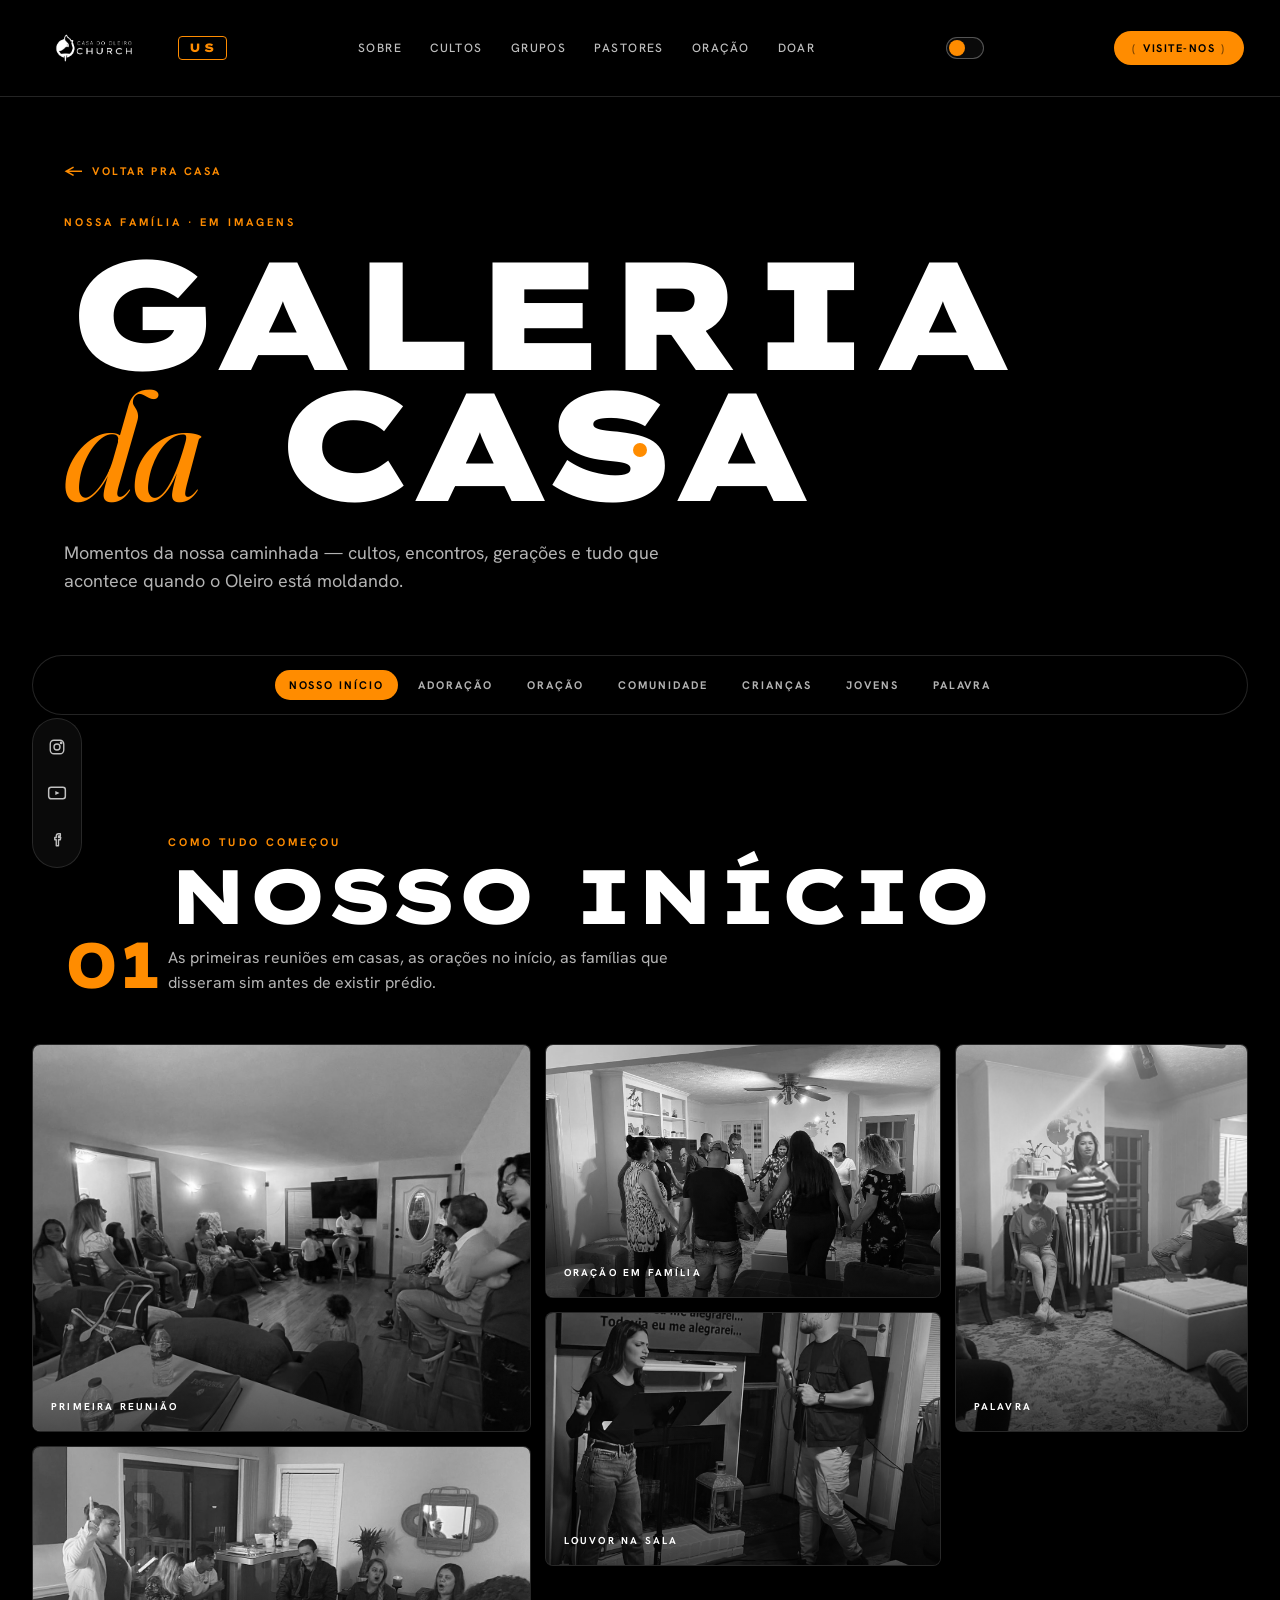
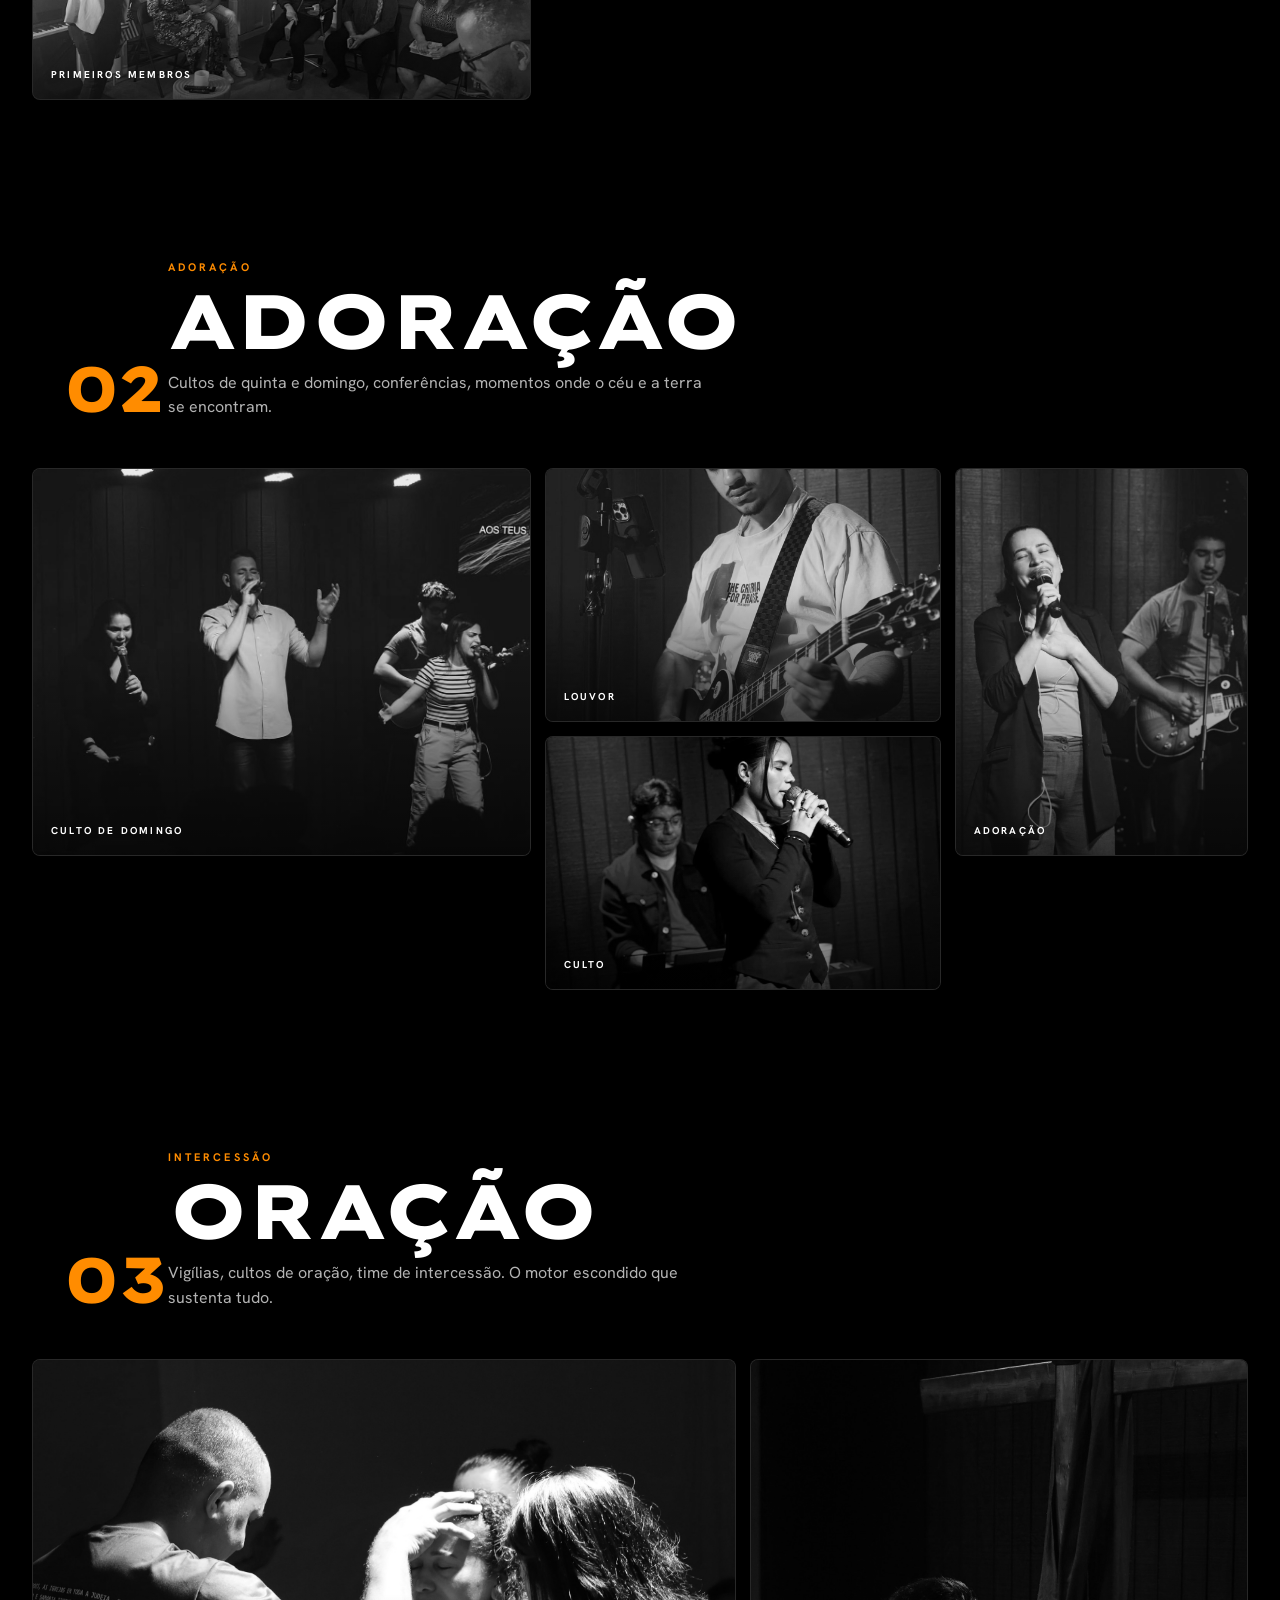
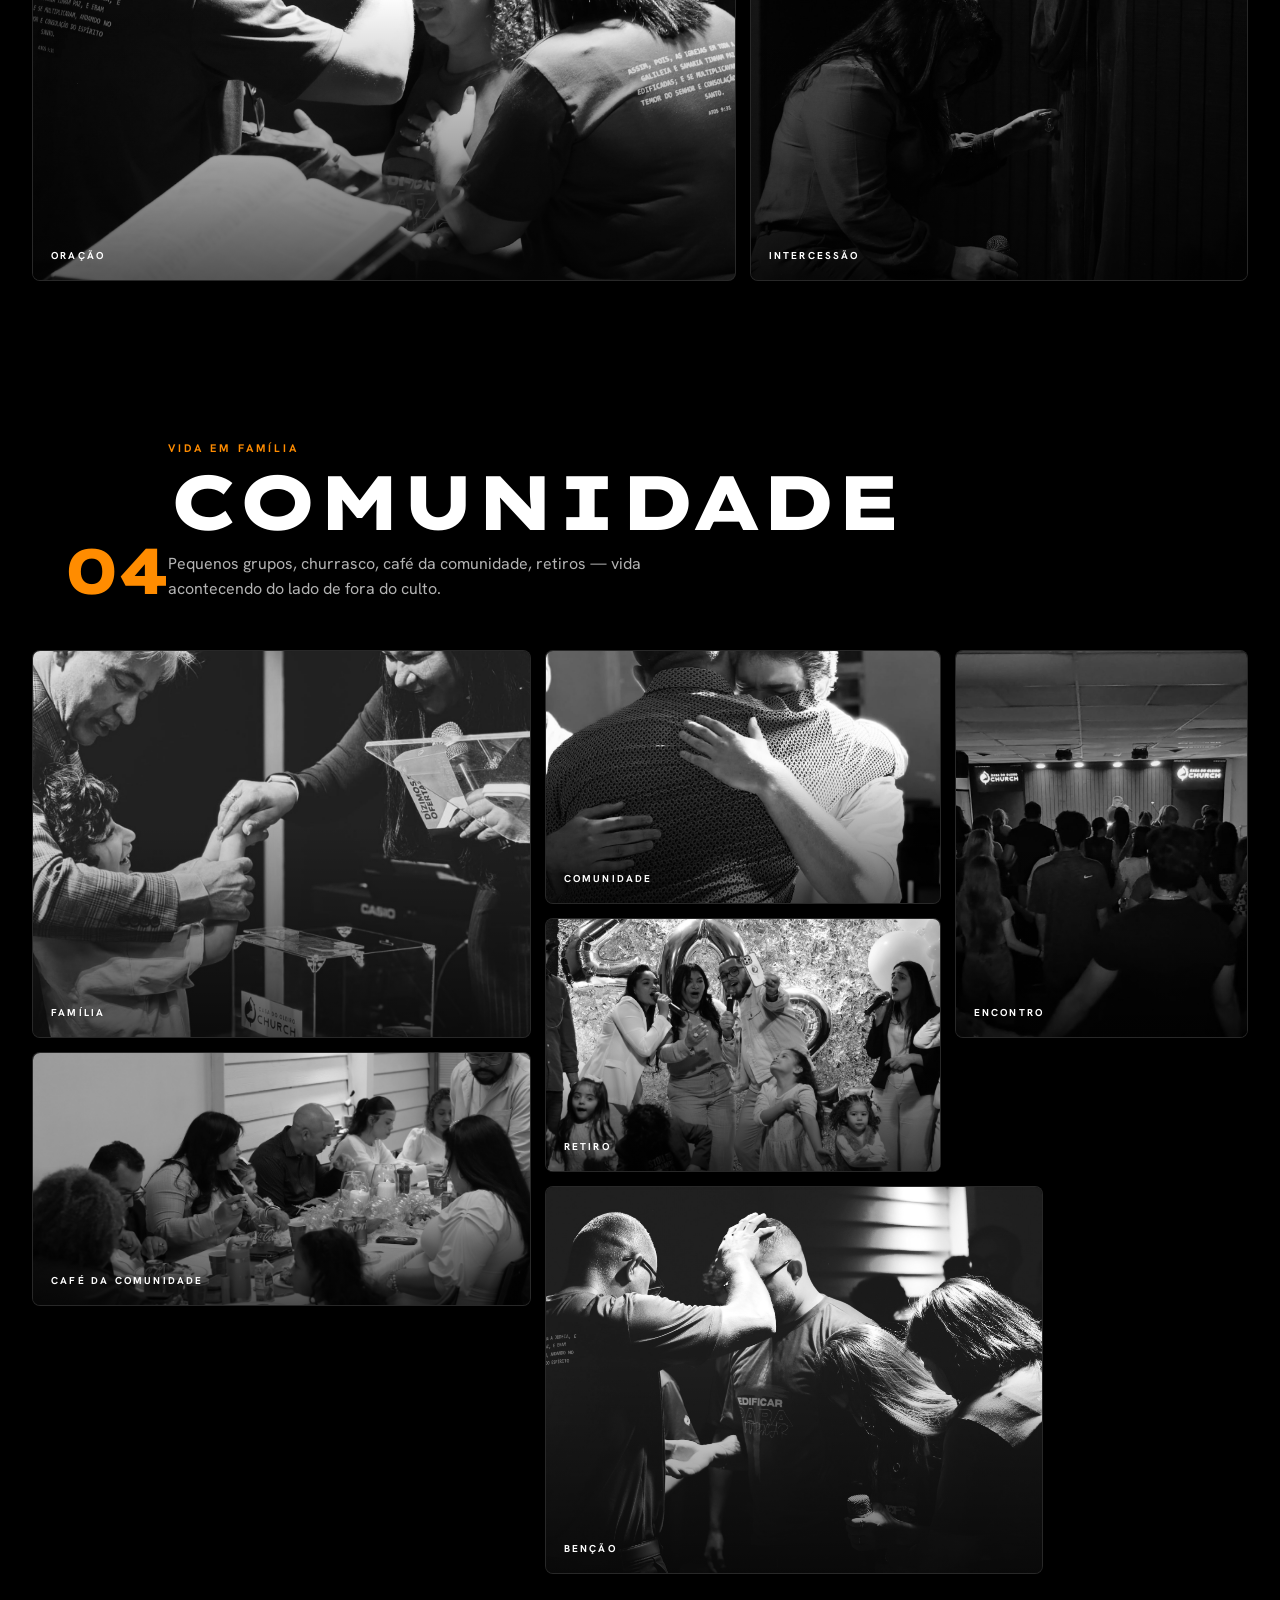
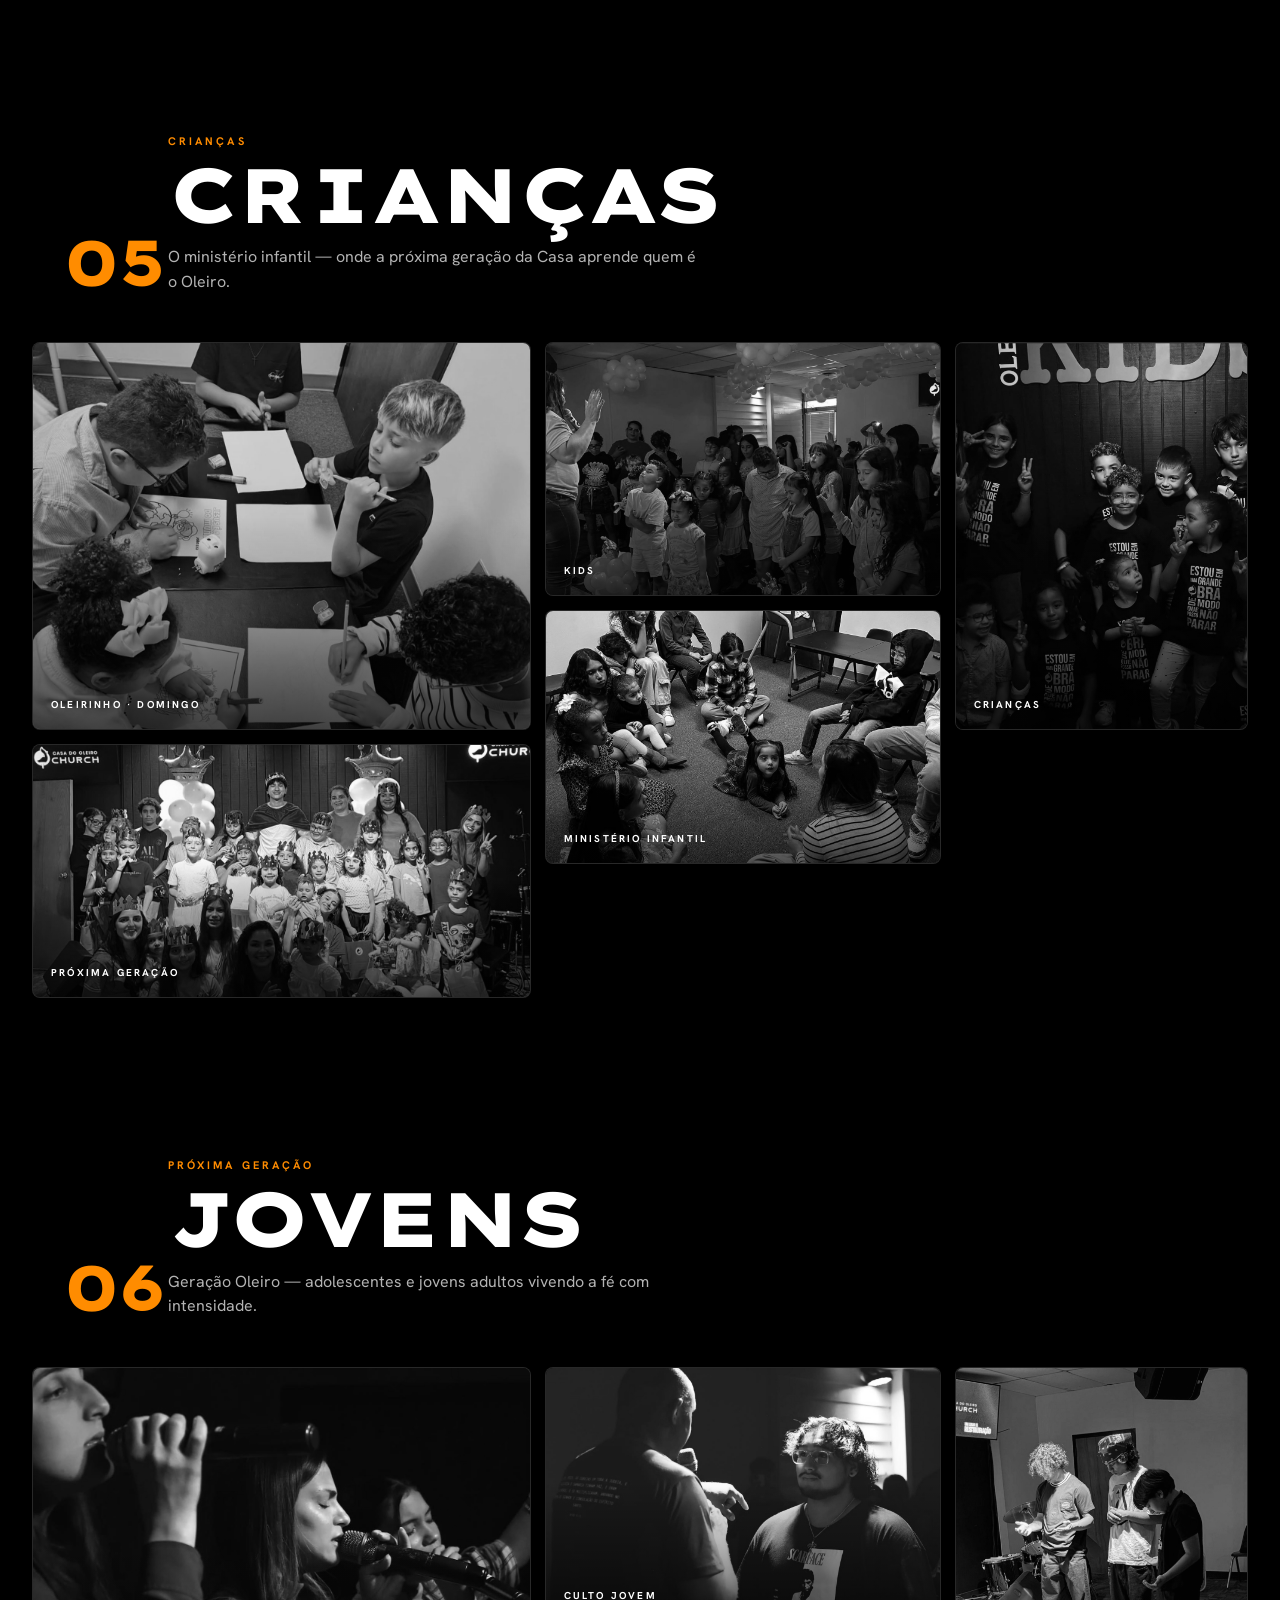
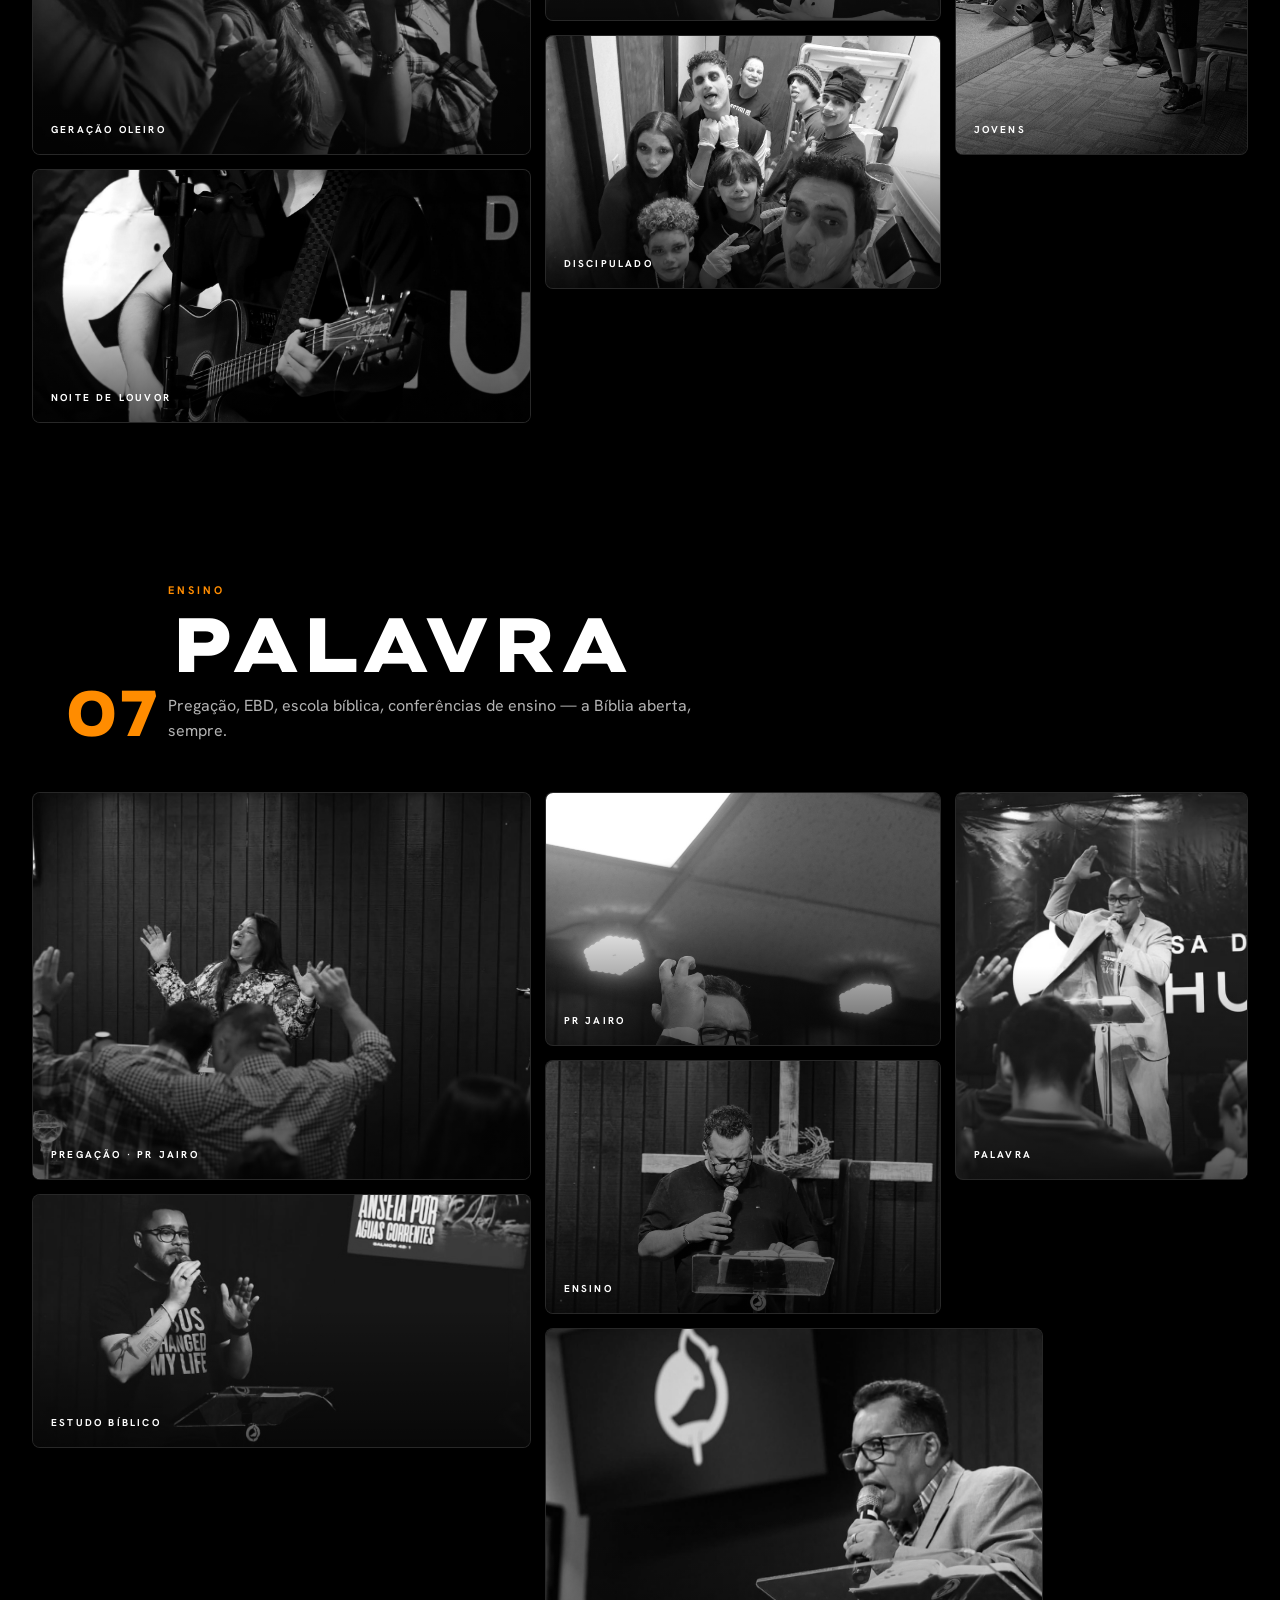
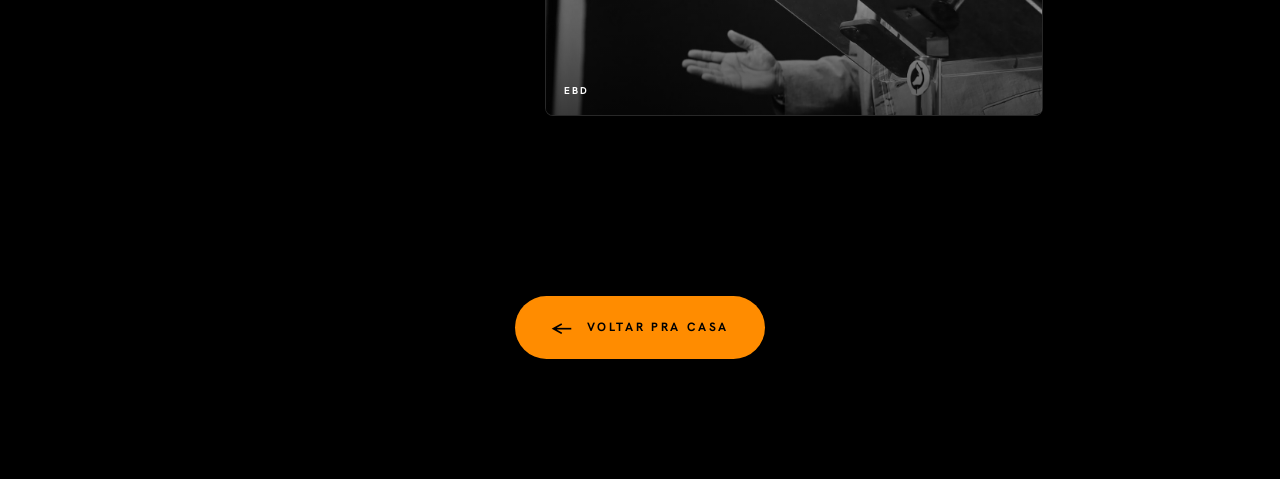
==== commit 8bb11a3e: "Gallery: add real church photos across all 7 sections - 35 photos added to assets/gallery/ (adoração" ====
--- a/gallery.html
+++ b/gallery.html
@@ -80,11 +80,11 @@
     </div>
   </div>
   <div class="g-grid">
-    <div class="g-card r1 placeholder-2"><div class="ph"><span class="lbl">Primeira reunião · 2019</span></div></div>
-    <div class="g-card r2 placeholder-1"><div class="ph"><span class="lbl">Família fundadora</span></div></div>
-    <div class="g-card r3 placeholder-3"><div class="ph"><span class="lbl">Inauguração</span></div></div>
-    <div class="g-card r4 placeholder-4"><div class="ph"><span class="lbl">Primeira ceia</span></div></div>
-    <div class="g-card r5 placeholder-1"><div class="ph"><span class="lbl">Primeiros membros</span></div></div>
+    <div class="g-card r1"><img src="assets/gallery/beginning/IMG_8939.jpg" alt="Primeira reunião"><div class="ph"><span class="lbl">Primeira reunião</span></div></div>
+    <div class="g-card r2"><img src="assets/gallery/beginning/IMG_8940.jpg" alt="Oração em família"><div class="ph"><span class="lbl">Oração em família</span></div></div>
+    <div class="g-card r3"><img src="assets/gallery/beginning/IMG_8941.jpg" alt="Palavra" style="object-position: center top;"><div class="ph"><span class="lbl">Palavra</span></div></div>
+    <div class="g-card r4"><img src="assets/gallery/beginning/IMG_8942.jpg" alt="Louvor na sala"><div class="ph"><span class="lbl">Louvor na sala</span></div></div>
+    <div class="g-card r5"><img src="assets/gallery/beginning/IMG_8944.jpg" alt="Primeiros membros"><div class="ph"><span class="lbl">Primeiros membros</span></div></div>
   </div>
 </section>
 
@@ -99,12 +99,10 @@
     </div>
   </div>
   <div class="g-grid">
-    <div class="g-card r1"><img src="assets/church/IMG_8710.jpg" alt="Culto de domingo"><div class="ph"><span class="lbl">Culto de domingo</span></div></div>
-    <div class="g-card r2 placeholder-4"><div class="ph"><span class="lbl">Banda de louvor</span></div></div>
-    <div class="g-card r3 placeholder-1"><div class="ph"><span class="lbl">Conferência 2025</span></div></div>
-    <div class="g-card r4 placeholder-3"><div class="ph"><span class="lbl">Adoração espontânea</span></div></div>
-    <div class="g-card r5 placeholder-2"><div class="ph"><span class="lbl">Culto da gratidão</span></div></div>
-    <div class="g-card r1 placeholder-4"><div class="ph"><span class="lbl">Coral</span></div></div>
+    <div class="g-card r1"><img src="assets/gallery/adoracao/IMG_8710.jpg" alt="Culto de domingo"><div class="ph"><span class="lbl">Culto de domingo</span></div></div>
+    <div class="g-card r2"><img src="assets/gallery/adoracao/IMG_8945.jpg" alt="Louvor"><div class="ph"><span class="lbl">Louvor</span></div></div>
+    <div class="g-card r3"><img src="assets/gallery/adoracao/IMG_8948.jpg" alt="Adoração"><div class="ph"><span class="lbl">Adoração</span></div></div>
+    <div class="g-card r4"><img src="assets/gallery/adoracao/IMG_8949.jpg" alt="Culto"><div class="ph"><span class="lbl">Culto</span></div></div>
   </div>
 </section>
 
@@ -119,10 +117,8 @@
     </div>
   </div>
   <div class="g-grid">
-    <div class="g-card r2 placeholder-3"><div class="ph"><span class="lbl">Vigília</span></div></div>
-    <div class="g-card r1"><img src="assets/church/IMG_8714.jpg" alt="Oração" style="object-position: center 20%;"><div class="ph"><span class="lbl">Oração no monte</span></div></div>
-    <div class="g-card r3 placeholder-2"><div class="ph"><span class="lbl">Time de intercessão</span></div></div>
-    <div class="g-card r4 placeholder-4"><div class="ph"><span class="lbl">Pedidos de oração</span></div></div>
+    <div class="g-card" style="grid-column:span 7;grid-row:span 4;"><img src="assets/gallery/oracao/IMG_8004.JPG" alt="Oração"><div class="ph"><span class="lbl">Oração</span></div></div>
+    <div class="g-card" style="grid-column:span 5;grid-row:span 4;"><img src="assets/gallery/oracao/IMG_8714.jpg" alt="Intercessão" style="object-position: center 20%;"><div class="ph"><span class="lbl">Intercessão</span></div></div>
   </div>
 </section>
 
@@ -137,12 +133,12 @@
     </div>
   </div>
   <div class="g-grid">
-    <div class="g-card r1 placeholder-4"><div class="ph"><span class="lbl">Churrasco da família</span></div></div>
-    <div class="g-card r2"><img src="assets/church/IMG_8708.jpg" alt="Santa Ceia"><div class="ph"><span class="lbl">Santa Ceia</span></div></div>
-    <div class="g-card r3 placeholder-1"><div class="ph"><span class="lbl">Retiro 2025</span></div></div>
-    <div class="g-card r4 placeholder-3"><div class="ph"><span class="lbl">Café da comunidade</span></div></div>
-    <div class="g-card r5 placeholder-2"><div class="ph"><span class="lbl">Aniversariantes</span></div></div>
-    <div class="g-card r1 placeholder-4"><div class="ph"><span class="lbl">Ação social</span></div></div>
+    <div class="g-card r1"><img src="assets/gallery/communidade/IMG_8946.jpg" alt="Família"><div class="ph"><span class="lbl">Família</span></div></div>
+    <div class="g-card r2"><img src="assets/gallery/communidade/IMG_8947.jpg" alt="Comunidade"><div class="ph"><span class="lbl">Comunidade</span></div></div>
+    <div class="g-card r3"><img src="assets/gallery/communidade/IMG_8959.jpg" alt="Encontro"><div class="ph"><span class="lbl">Encontro</span></div></div>
+    <div class="g-card r4"><img src="assets/gallery/communidade/IMG_1015.JPG" alt="Retiro"><div class="ph"><span class="lbl">Retiro</span></div></div>
+    <div class="g-card r5"><img src="assets/gallery/communidade/IMG_1037.JPG" alt="Café da comunidade"><div class="ph"><span class="lbl">Café da comunidade</span></div></div>
+    <div class="g-card r1"><img src="assets/gallery/communidade/IMG_7979.JPG" alt="Benção"><div class="ph"><span class="lbl">Benção</span></div></div>
   </div>
 </section>
 
@@ -157,10 +153,11 @@
     </div>
   </div>
   <div class="g-grid">
-    <div class="g-card r1 placeholder-1"><div class="ph"><span class="lbl">Oleirinho · domingo</span></div></div>
-    <div class="g-card r2 placeholder-3"><div class="ph"><span class="lbl">Páscoa das crianças</span></div></div>
-    <div class="g-card r3 placeholder-4"><div class="ph"><span class="lbl">Acampadentro</span></div></div>
-    <div class="g-card r4 placeholder-2"><div class="ph"><span class="lbl">Voluntários do kids</span></div></div>
+    <div class="g-card r1"><img src="assets/gallery/kids/IMG_8957.jpg" alt="Oleirinho"><div class="ph"><span class="lbl">Oleirinho · domingo</span></div></div>
+    <div class="g-card r2"><img src="assets/gallery/kids/IMG_8958.jpg" alt="Kids"><div class="ph"><span class="lbl">Kids</span></div></div>
+    <div class="g-card r3"><img src="assets/gallery/kids/IMG_8960.jpg" alt="Crianças"><div class="ph"><span class="lbl">Crianças</span></div></div>
+    <div class="g-card r4"><img src="assets/gallery/kids/IMG_8711.jpg" alt="Ministério infantil"><div class="ph"><span class="lbl">Ministério infantil</span></div></div>
+    <div class="g-card r5"><img src="assets/gallery/kids/IMG_8712.jpg" alt="Próxima geração" style="object-position: center 30%;"><div class="ph"><span class="lbl">Próxima geração</span></div></div>
   </div>
 </section>
 
@@ -175,11 +172,11 @@
     </div>
   </div>
   <div class="g-grid">
-    <div class="g-card r2"><img src="assets/church/IMG_8712.jpg" alt="Juventude" style="object-position: center 30%;"><div class="ph"><span class="lbl">Culto jovem</span></div></div>
-    <div class="g-card r1 placeholder-4"><div class="ph"><span class="lbl">Acampamento Jovens</span></div></div>
-    <div class="g-card r3 placeholder-1"><div class="ph"><span class="lbl">Discipulado</span></div></div>
-    <div class="g-card r5 placeholder-3"><div class="ph"><span class="lbl">Esportes</span></div></div>
-    <div class="g-card r4 placeholder-4"><div class="ph"><span class="lbl">Geração Oleiro · live</span></div></div>
+    <div class="g-card r1"><img src="assets/gallery/jovens/IMG_8709.jpg" alt="Jovens" style="object-position: center 25%;"><div class="ph"><span class="lbl">Geração Oleiro</span></div></div>
+    <div class="g-card r2"><img src="assets/gallery/jovens/IMG_8952.jpg" alt="Culto jovem"><div class="ph"><span class="lbl">Culto jovem</span></div></div>
+    <div class="g-card r3"><img src="assets/gallery/jovens/IMG_8961.jpg" alt="Jovens"><div class="ph"><span class="lbl">Jovens</span></div></div>
+    <div class="g-card r4"><img src="assets/gallery/jovens/IMG_8965.jpg" alt="Discipulado"><div class="ph"><span class="lbl">Discipulado</span></div></div>
+    <div class="g-card r5"><img src="assets/gallery/jovens/IMG_7874.JPG" alt="Noite de louvor" style="object-position: left center;"><div class="ph"><span class="lbl">Noite de louvor</span></div></div>
   </div>
 </section>
 
@@ -194,10 +191,12 @@
     </div>
   </div>
   <div class="g-grid">
-    <div class="g-card r1"><img src="assets/church/IMG_8713.jpg" alt="Palavra" style="object-position: center 20%;"><div class="ph"><span class="lbl">Pregação · PR Jairo</span></div></div>
-    <div class="g-card r2 placeholder-2"><div class="ph"><span class="lbl">Estudo bíblico</span></div></div>
-    <div class="g-card r3 placeholder-4"><div class="ph"><span class="lbl">EBD</span></div></div>
-    <div class="g-card r4 placeholder-1"><div class="ph"><span class="lbl">Escola da Palavra</span></div></div>
+    <div class="g-card r1"><img src="assets/gallery/palavra/IMG_8713.jpg" alt="Pregação" style="object-position: center 20%;"><div class="ph"><span class="lbl">Pregação · PR Jairo</span></div></div>
+    <div class="g-card r2"><img src="assets/gallery/palavra/IMG_4228.JPG" alt="Pastor Jairo" style="object-position: center 15%;"><div class="ph"><span class="lbl">PR Jairo</span></div></div>
+    <div class="g-card r3"><img src="assets/gallery/palavra/IMG_8950.jpg" alt="Palavra"><div class="ph"><span class="lbl">Palavra</span></div></div>
+    <div class="g-card r4"><img src="assets/gallery/palavra/IMG_8954.jpg" alt="Ensino"><div class="ph"><span class="lbl">Ensino</span></div></div>
+    <div class="g-card r5"><img src="assets/gallery/palavra/IMG_8955.jpg" alt="Estudo bíblico"><div class="ph"><span class="lbl">Estudo bíblico</span></div></div>
+    <div class="g-card r1"><img src="assets/gallery/palavra/IMG_8956.jpg" alt="EBD"><div class="ph"><span class="lbl">EBD</span></div></div>
   </div>
 </section>
 
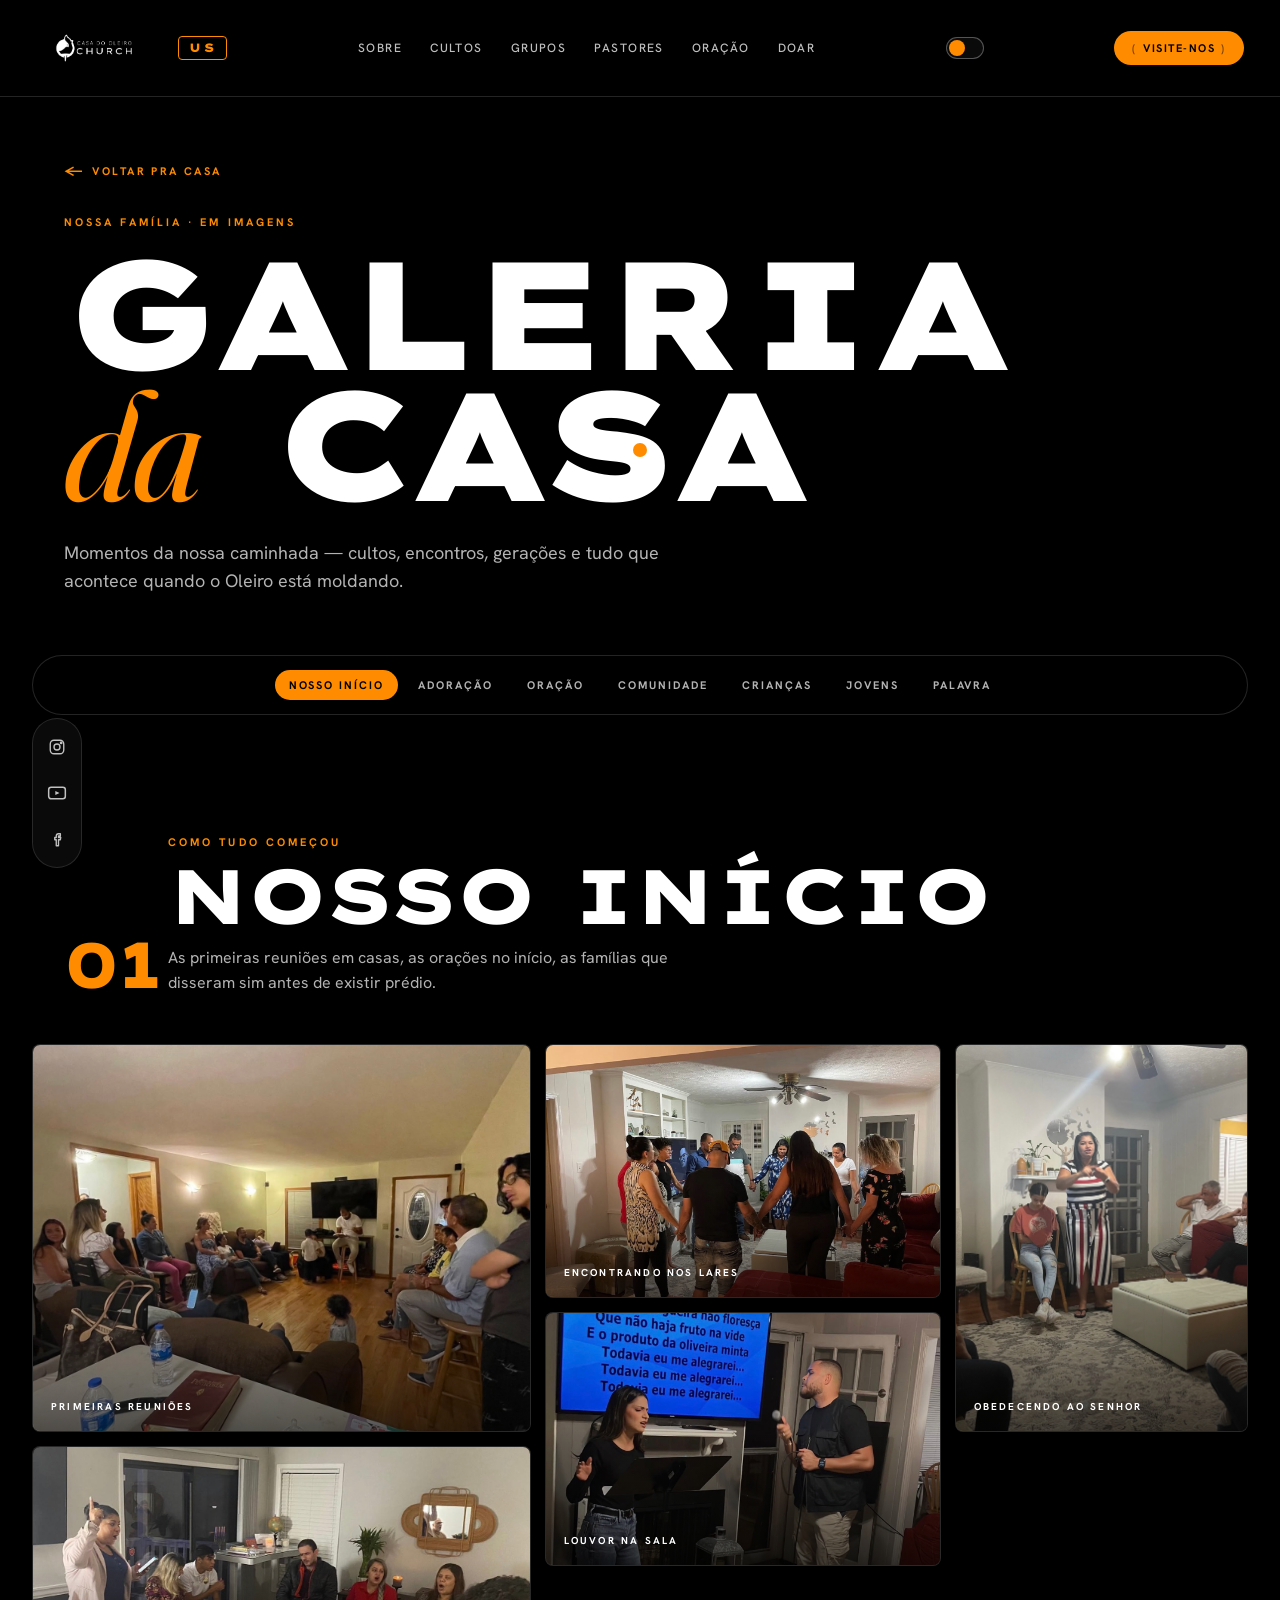
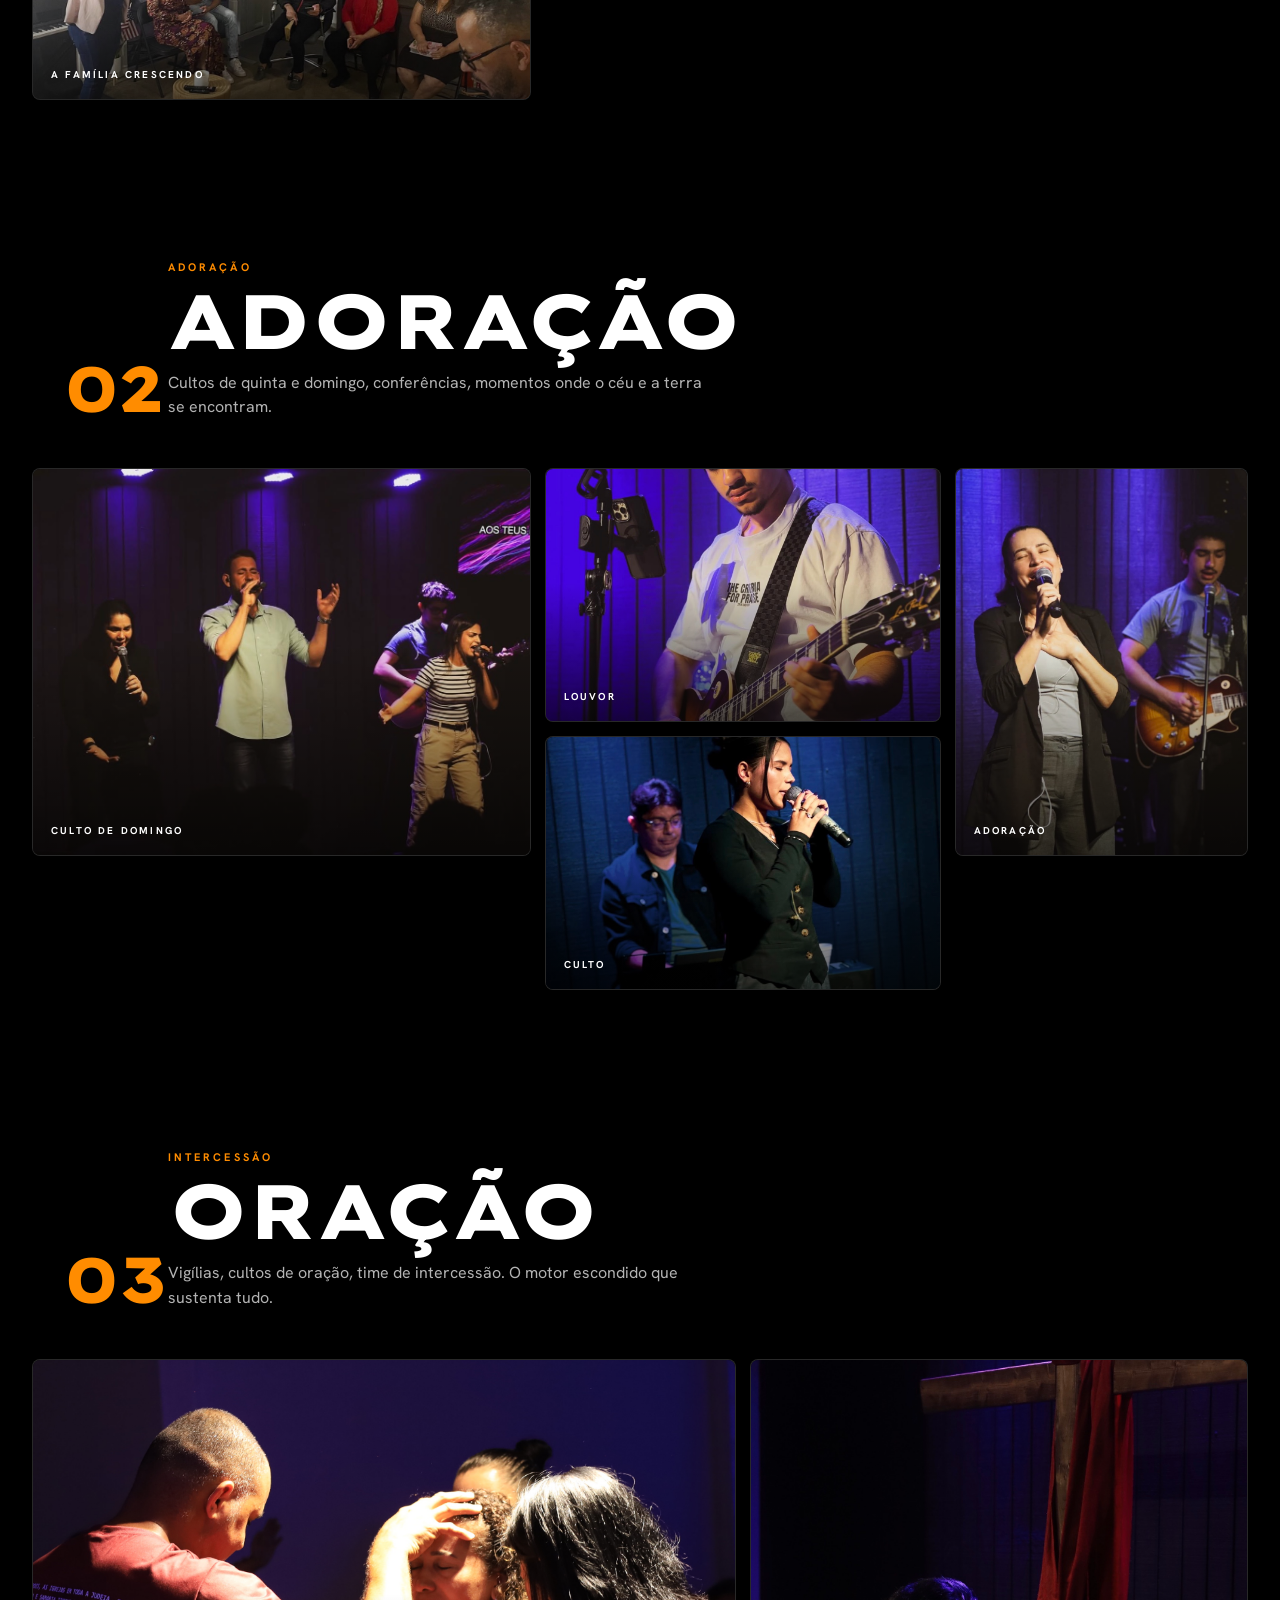
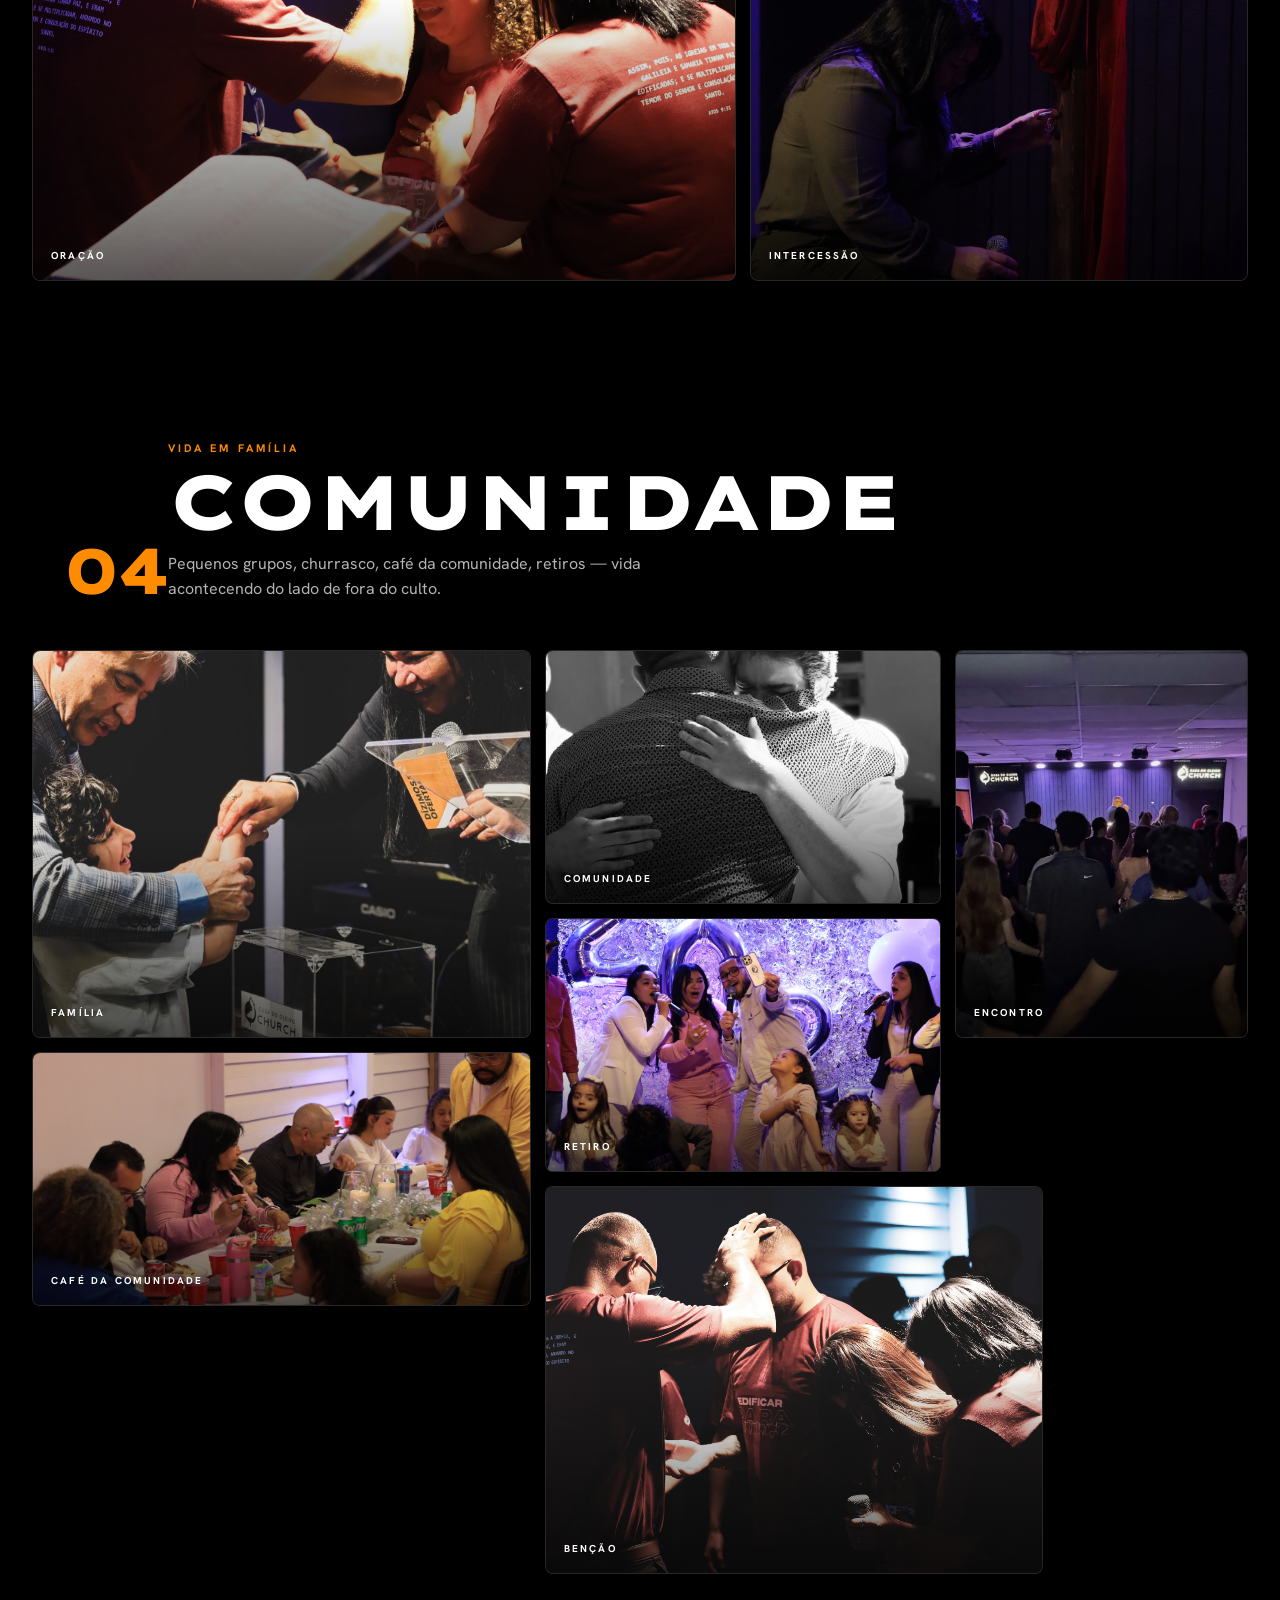
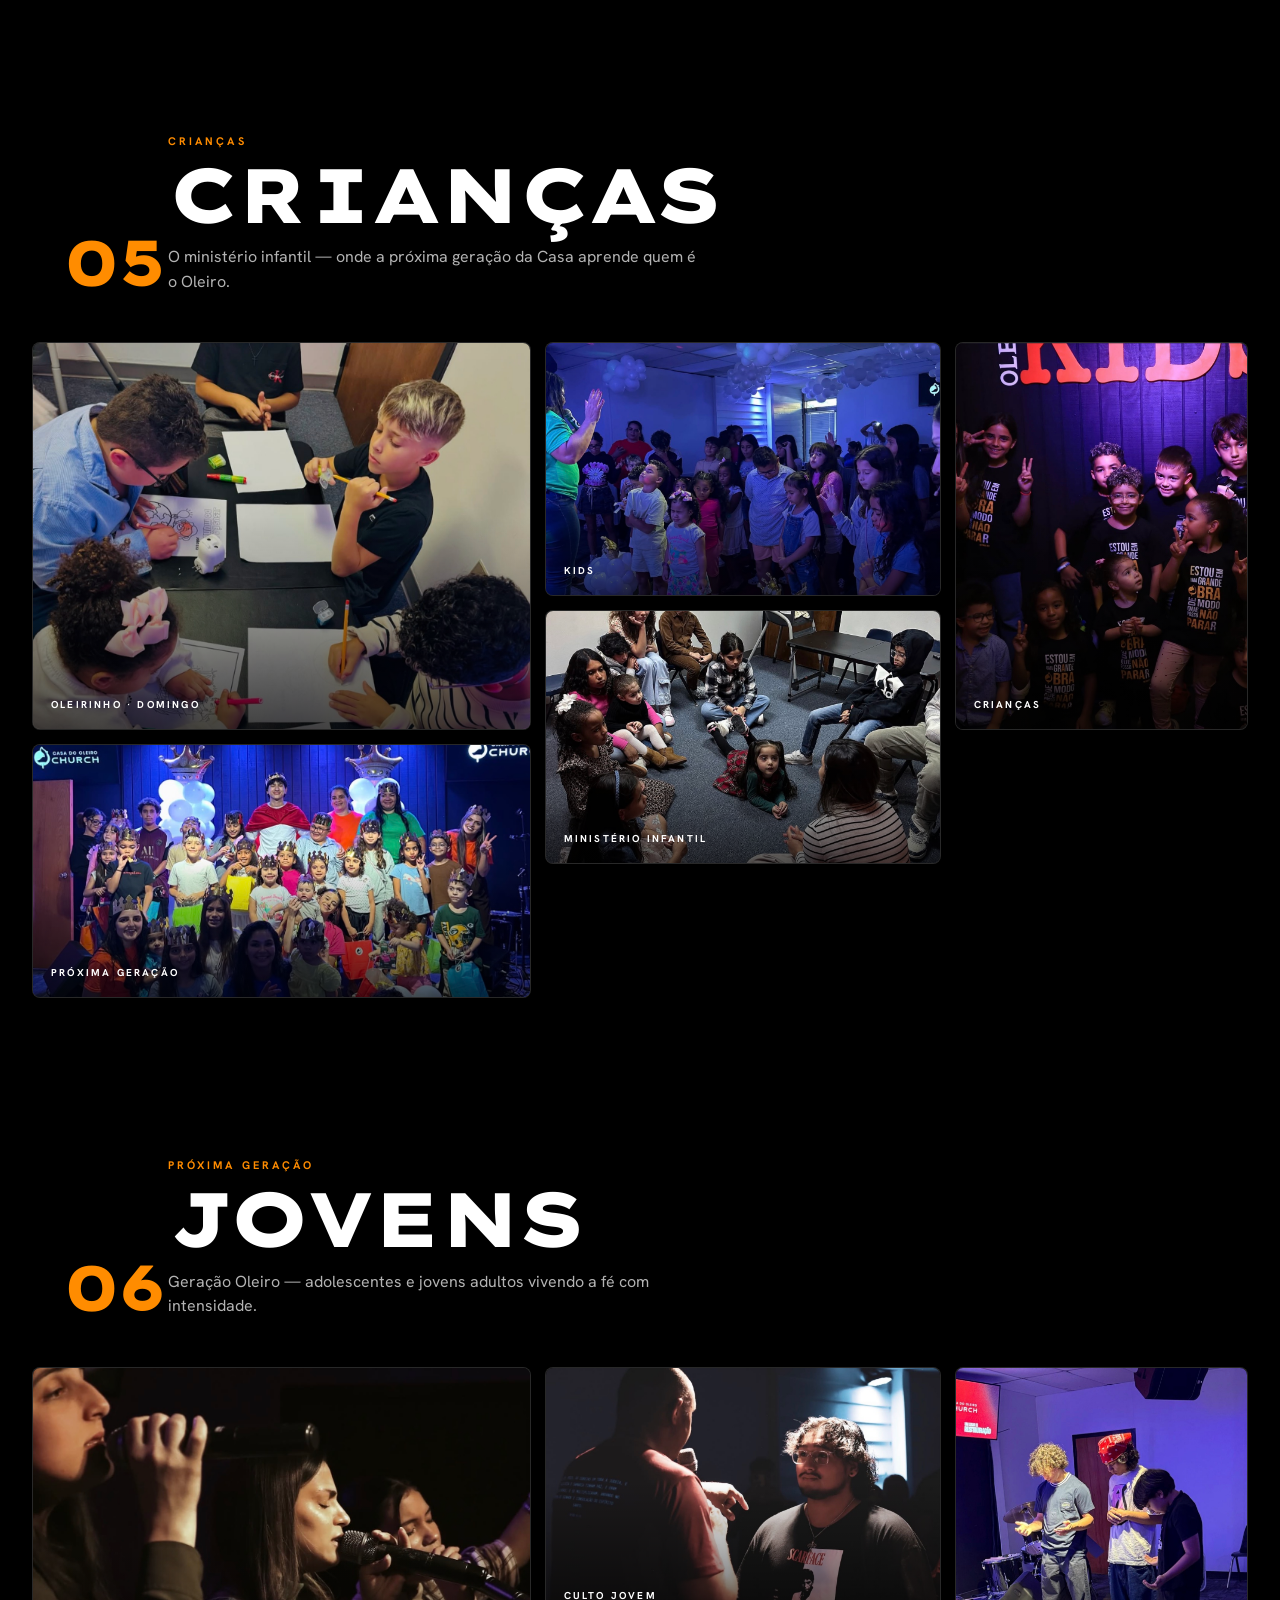
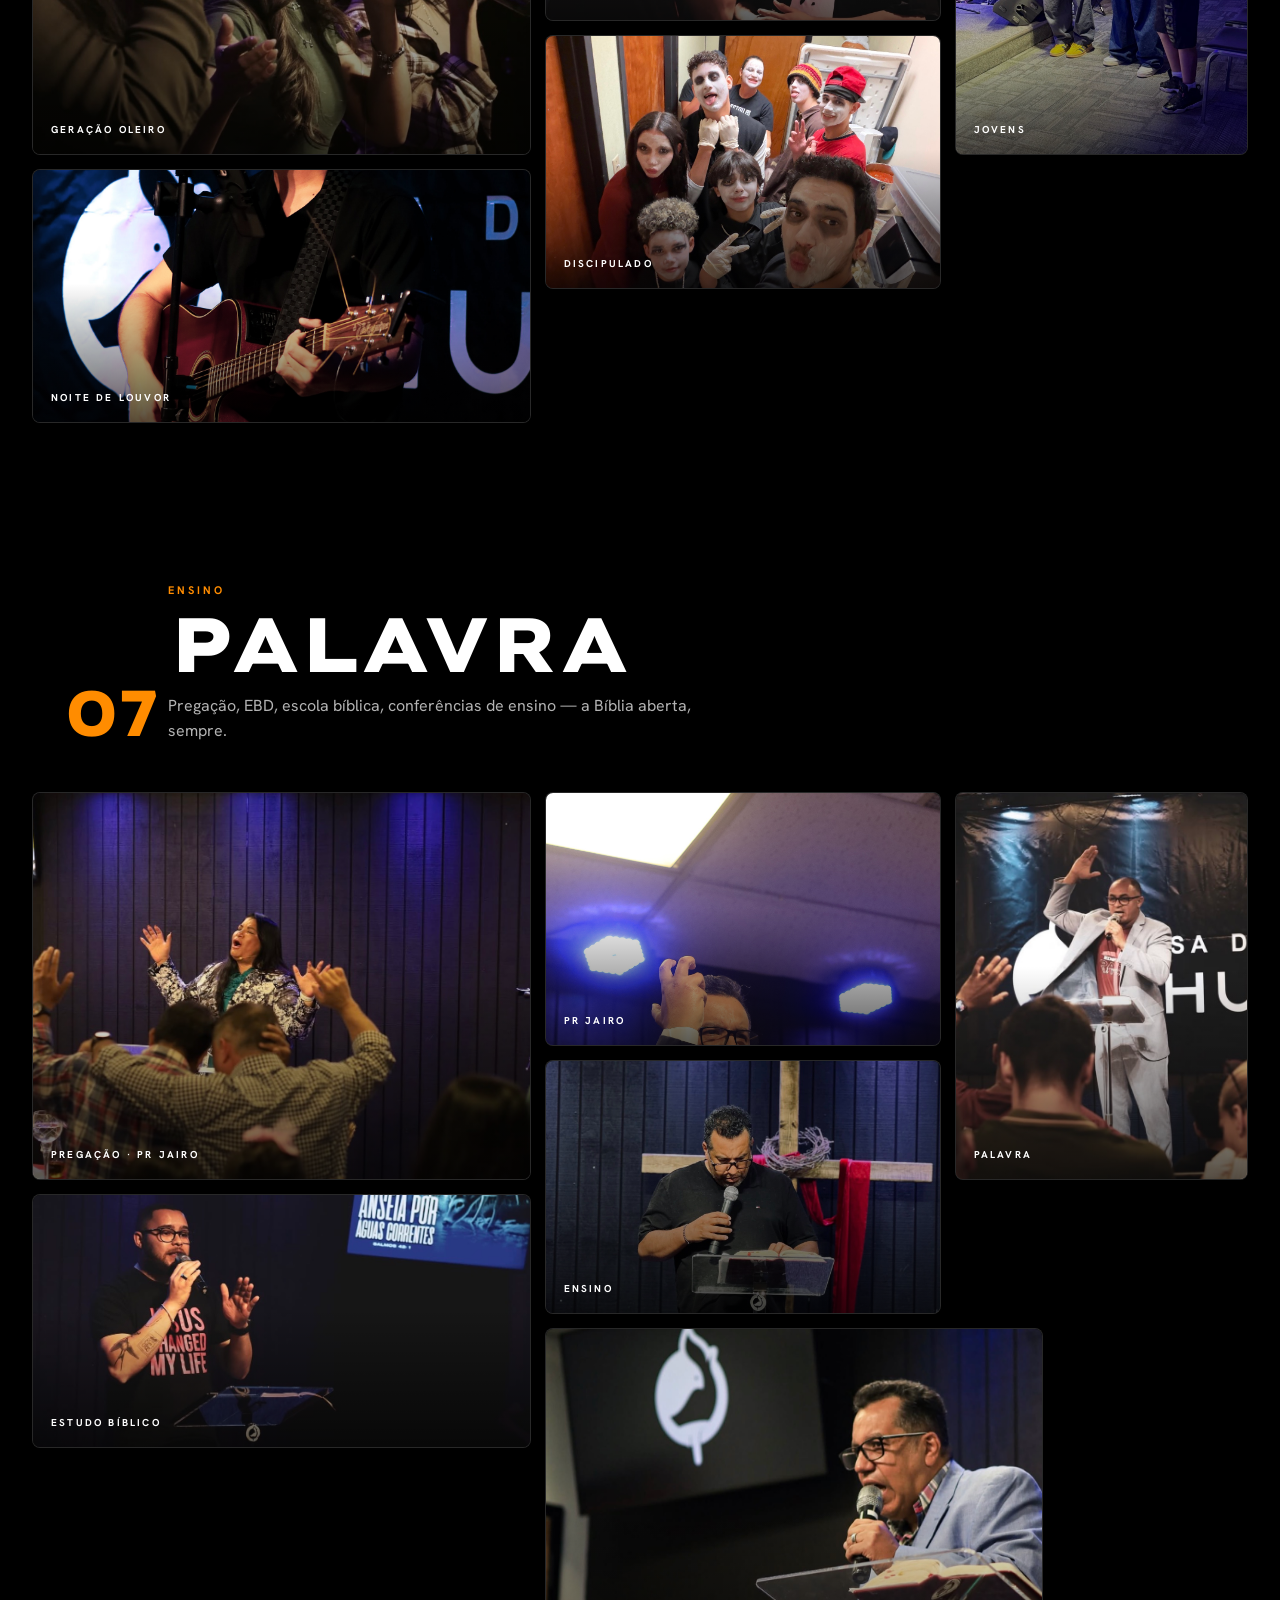
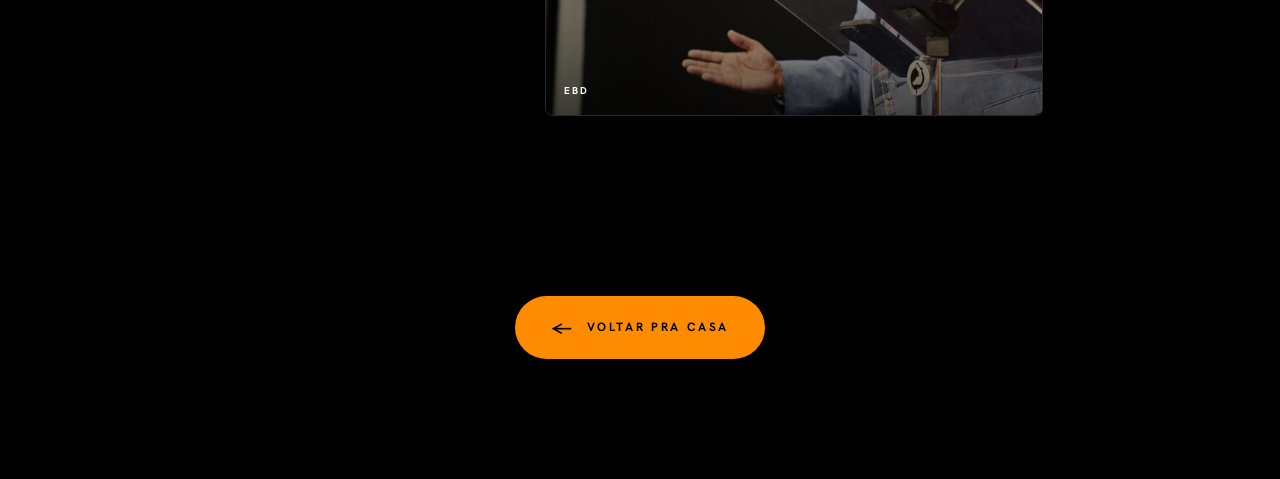
==== commit b7bfc451: "Gallery: Nosso Início narrative labels + fix Louvor na Sala crop Co-Authored-By: Claude Sonnet 4.6 <" ====
--- a/gallery.html
+++ b/gallery.html
@@ -80,11 +80,11 @@
     </div>
   </div>
   <div class="g-grid">
-    <div class="g-card r1"><img src="assets/gallery/beginning/IMG_8939.jpg" alt="Primeira reunião"><div class="ph"><span class="lbl">Primeira reunião</span></div></div>
-    <div class="g-card r2"><img src="assets/gallery/beginning/IMG_8940.jpg" alt="Oração em família"><div class="ph"><span class="lbl">Oração em família</span></div></div>
-    <div class="g-card r3"><img src="assets/gallery/beginning/IMG_8941.jpg" alt="Palavra" style="object-position: center top;"><div class="ph"><span class="lbl">Palavra</span></div></div>
-    <div class="g-card r4"><img src="assets/gallery/beginning/IMG_8942.jpg" alt="Louvor na sala"><div class="ph"><span class="lbl">Louvor na sala</span></div></div>
-    <div class="g-card r5"><img src="assets/gallery/beginning/IMG_8944.jpg" alt="Primeiros membros"><div class="ph"><span class="lbl">Primeiros membros</span></div></div>
+    <div class="g-card r1"><img src="assets/gallery/beginning/IMG_8939.jpg" alt="Primeiras Reuniões"><div class="ph"><span class="lbl">Primeiras Reuniões</span></div></div>
+    <div class="g-card r2"><img src="assets/gallery/beginning/IMG_8940.jpg" alt="Encontrando nos lares"><div class="ph"><span class="lbl">Encontrando nos lares</span></div></div>
+    <div class="g-card r3"><img src="assets/gallery/beginning/IMG_8941.jpg" alt="Obedecendo ao Senhor" style="object-position: center top;"><div class="ph"><span class="lbl">Obedecendo ao Senhor</span></div></div>
+    <div class="g-card r4"><img src="assets/gallery/beginning/IMG_8942.jpg" alt="Louvor na sala" style="object-position: center top;"><div class="ph"><span class="lbl">Louvor na sala</span></div></div>
+    <div class="g-card r5"><img src="assets/gallery/beginning/IMG_8944.jpg" alt="A família crescendo"><div class="ph"><span class="lbl">A família crescendo</span></div></div>
   </div>
 </section>
 
--- a/gallery.css
+++ b/gallery.css
@@ -86,7 +86,7 @@
   background: var(--card-bg);
 }
 .g-card.in-view { opacity: 1; transform: none; }
-.g-card img { position: absolute; inset: 0; width: 100%; height: 100%; object-fit: cover; filter: grayscale(1); }
+.g-card img { position: absolute; inset: 0; width: 100%; height: 100%; object-fit: cover; }
 .g-card .ph { position: absolute; inset: 0; display: flex; align-items: flex-end; padding: 18px; }
 .g-card .ph::before { content: ''; position: absolute; inset: 0; background: linear-gradient(to top, rgba(0,0,0,.65), transparent 55%); pointer-events: none; }
 .g-card .ph .lbl { position: relative; color: #fff; font-size: 10px; font-weight: 700; letter-spacing: .22em; text-transform: uppercase; }
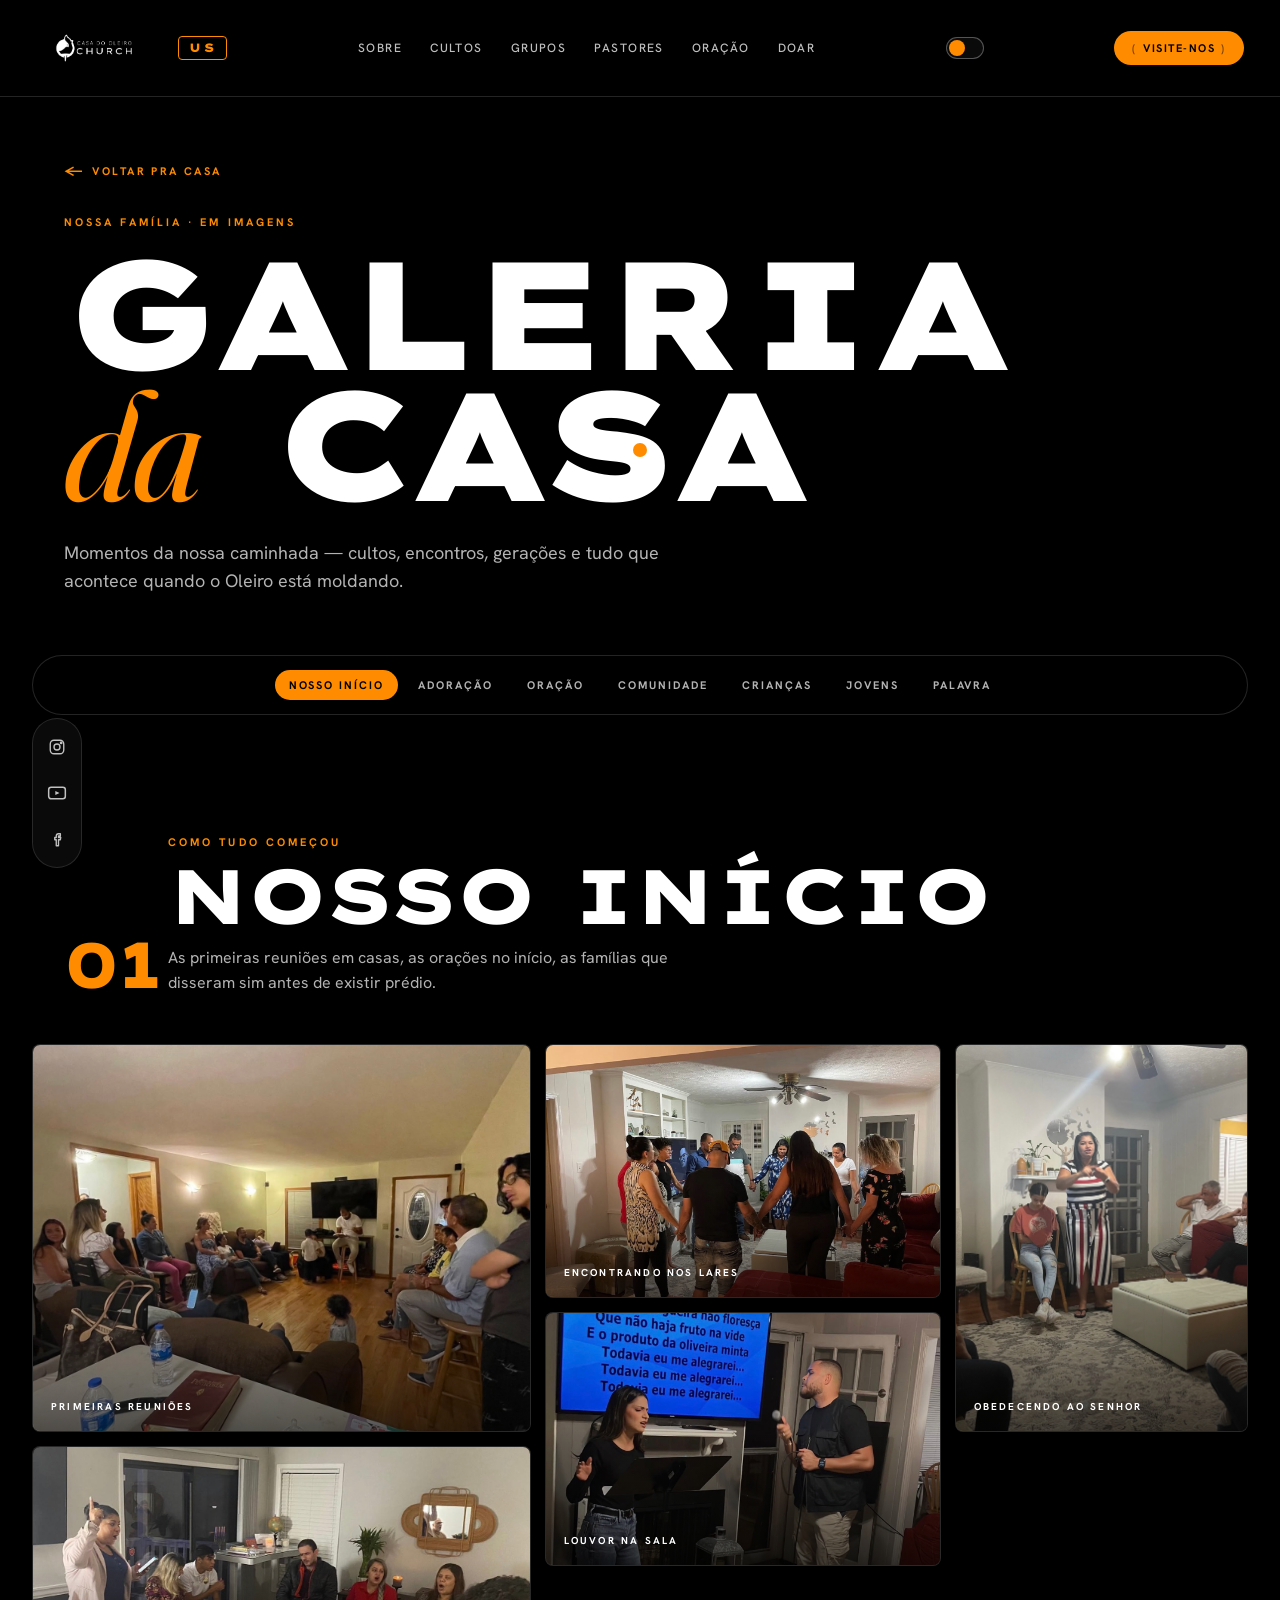
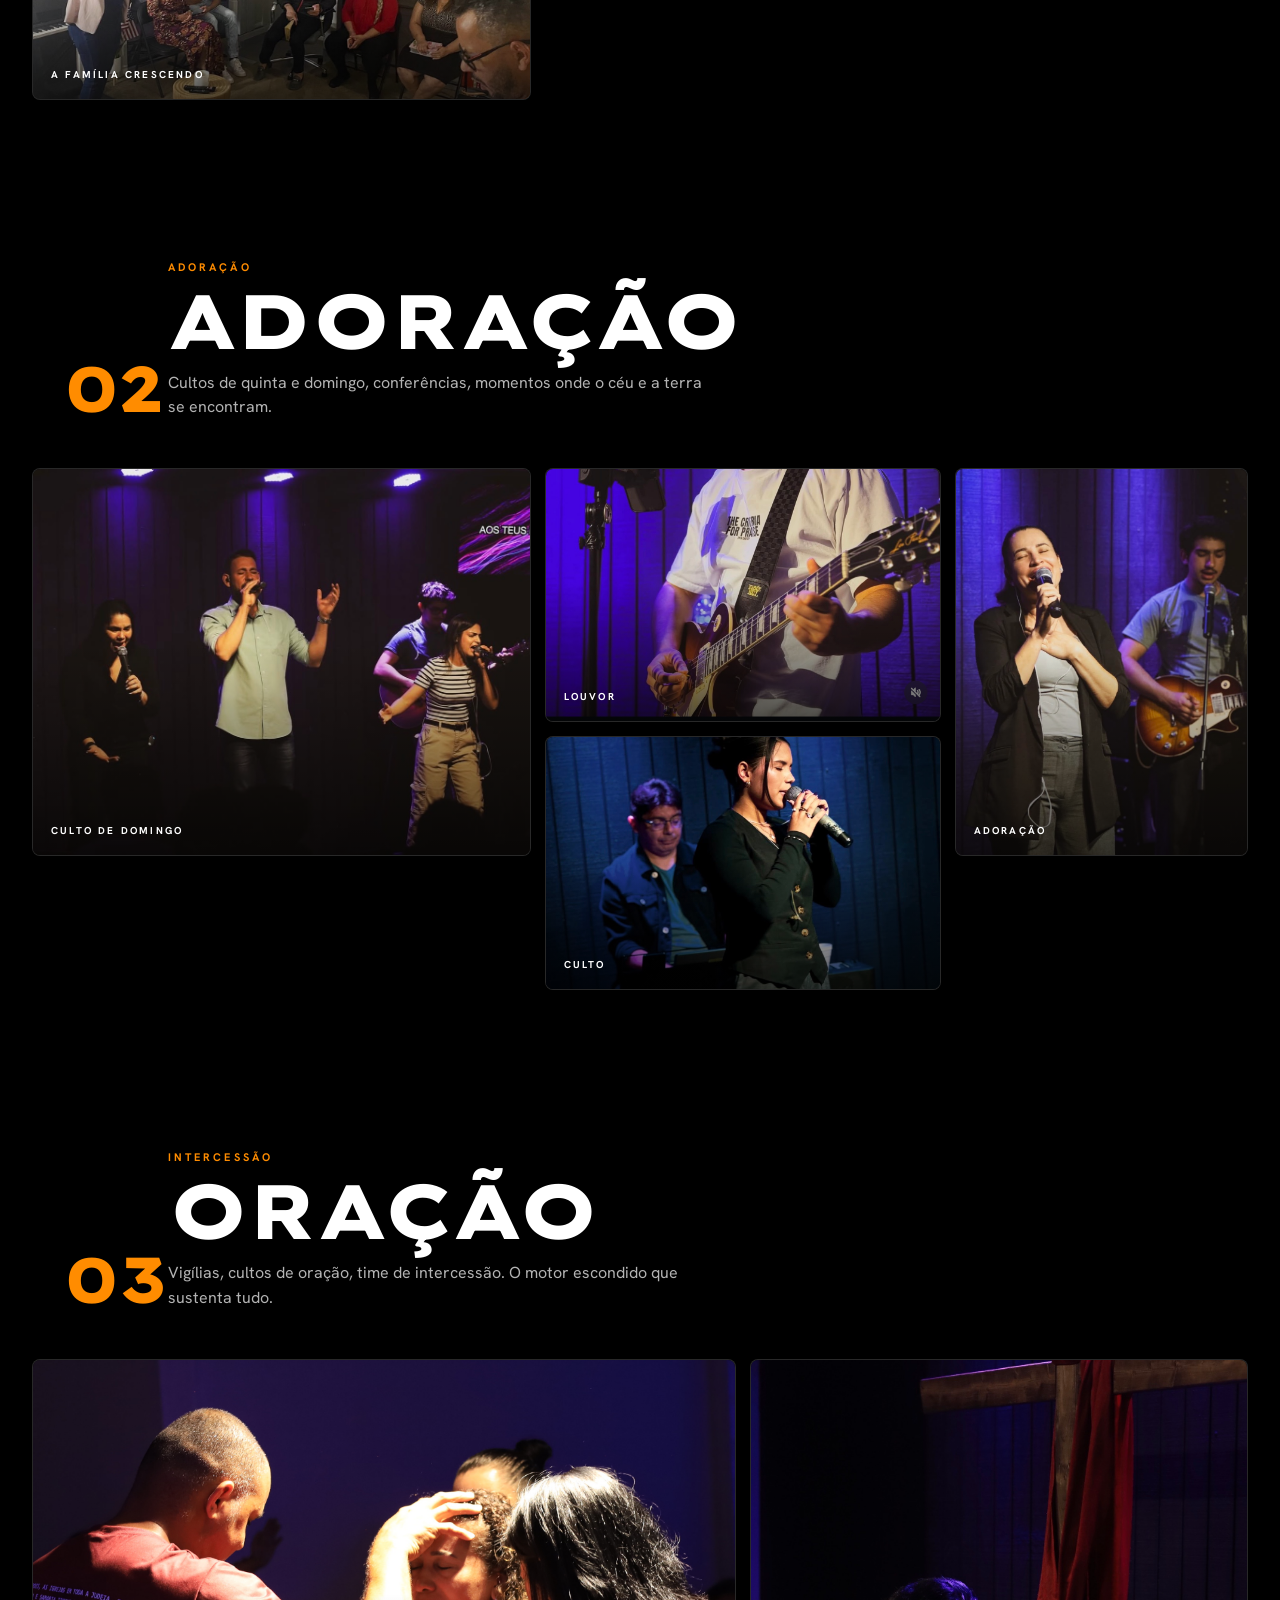
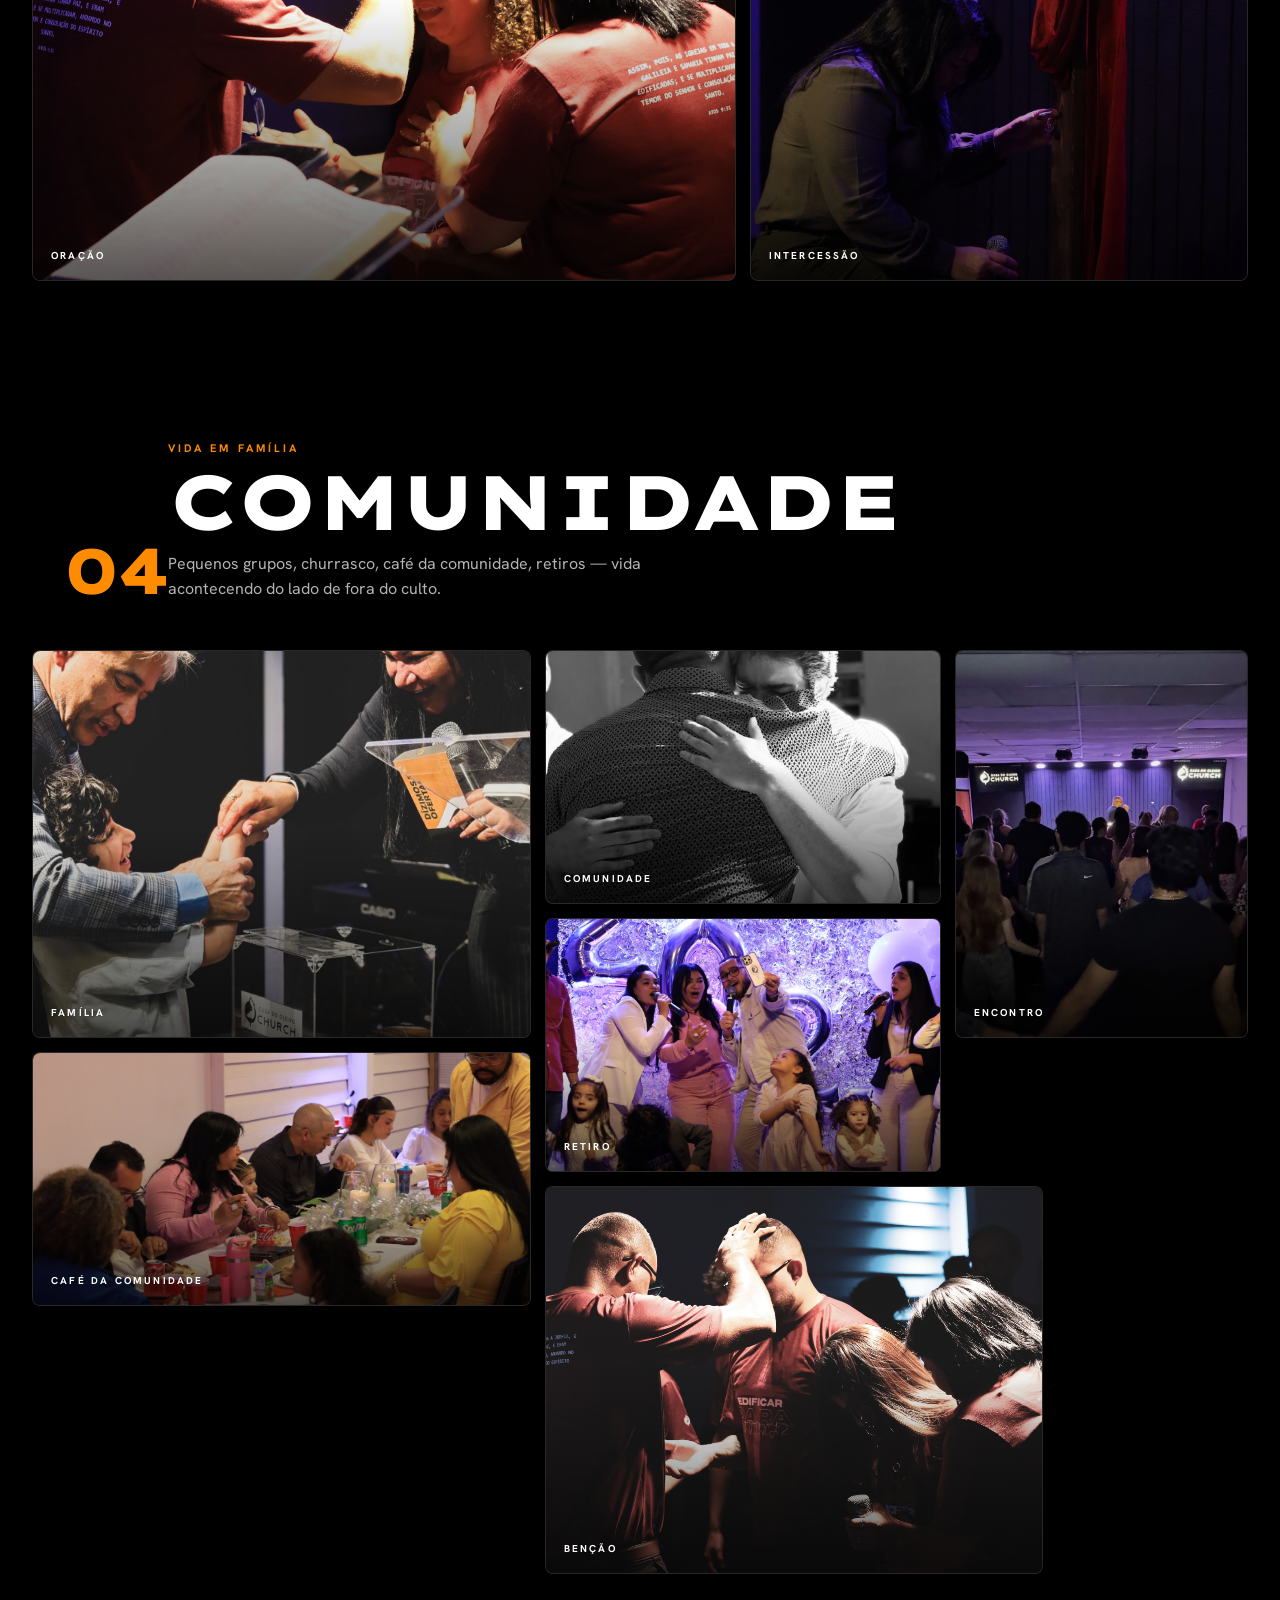
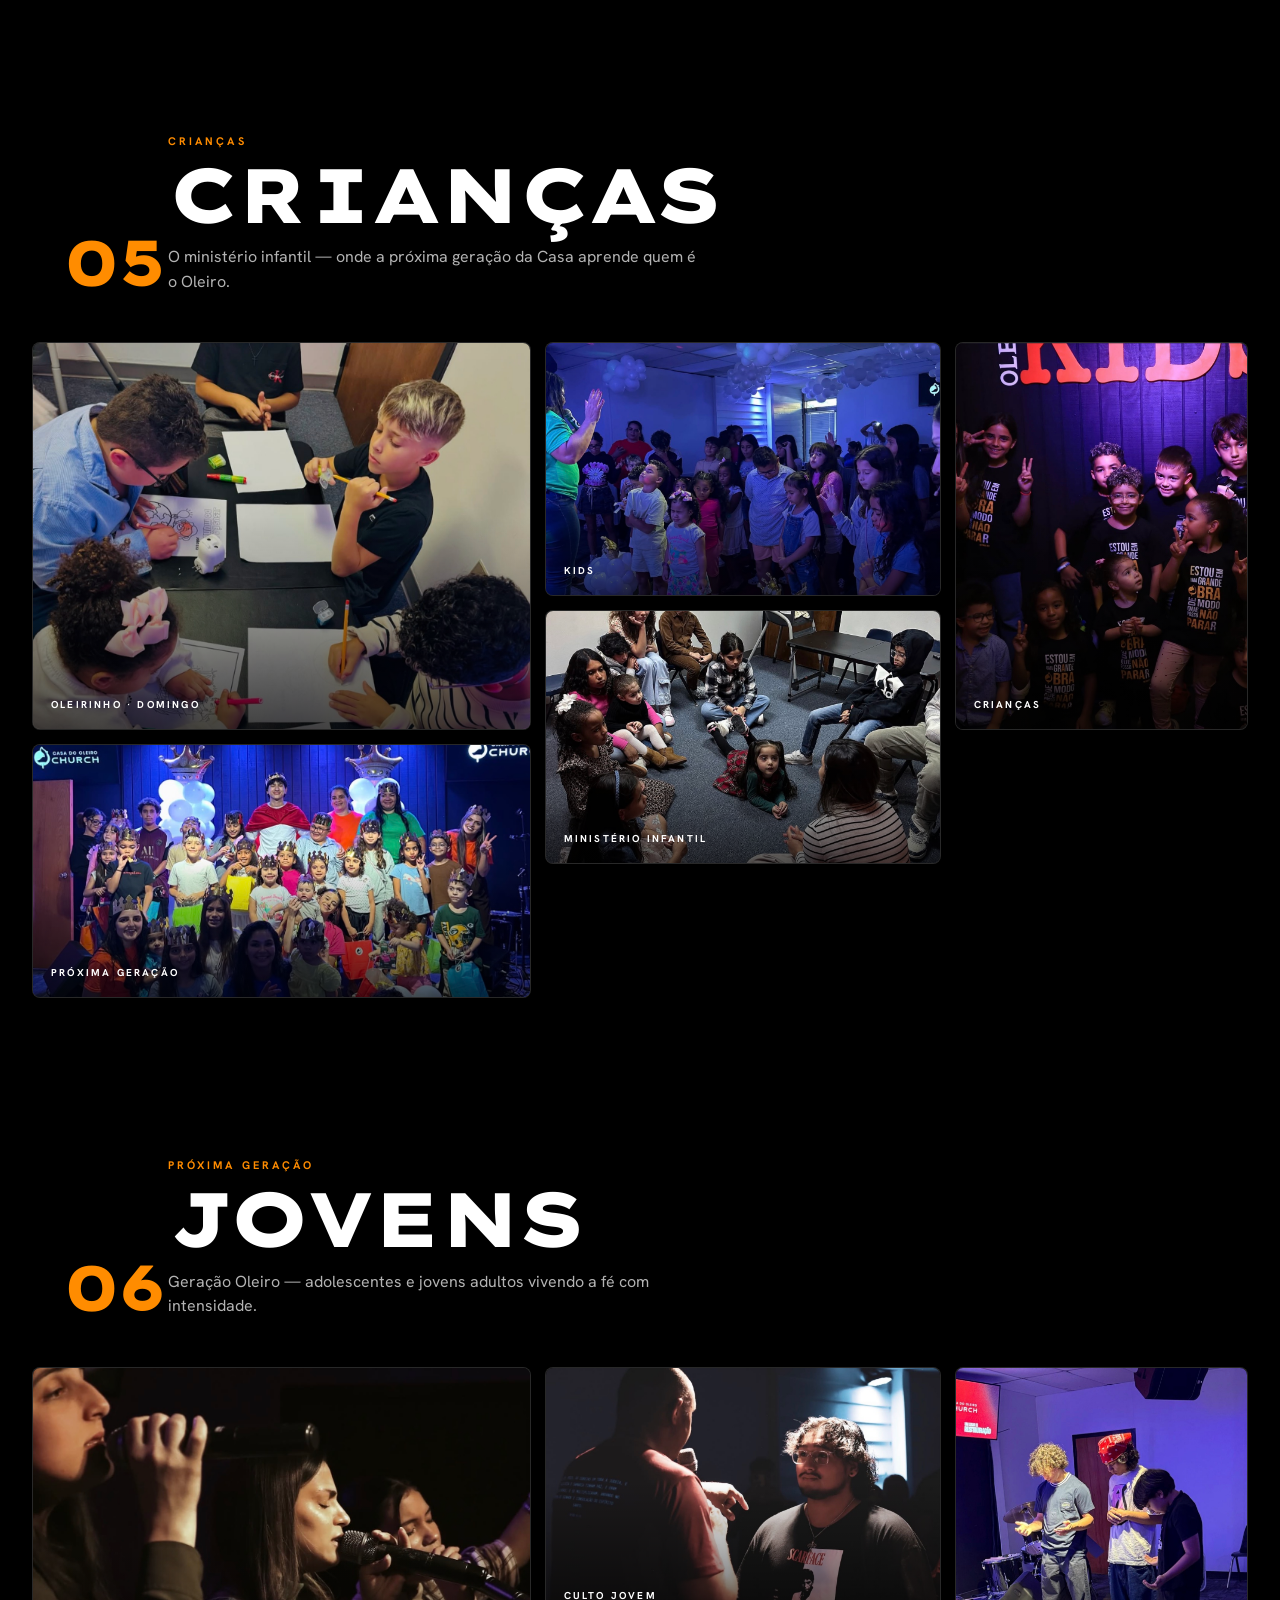
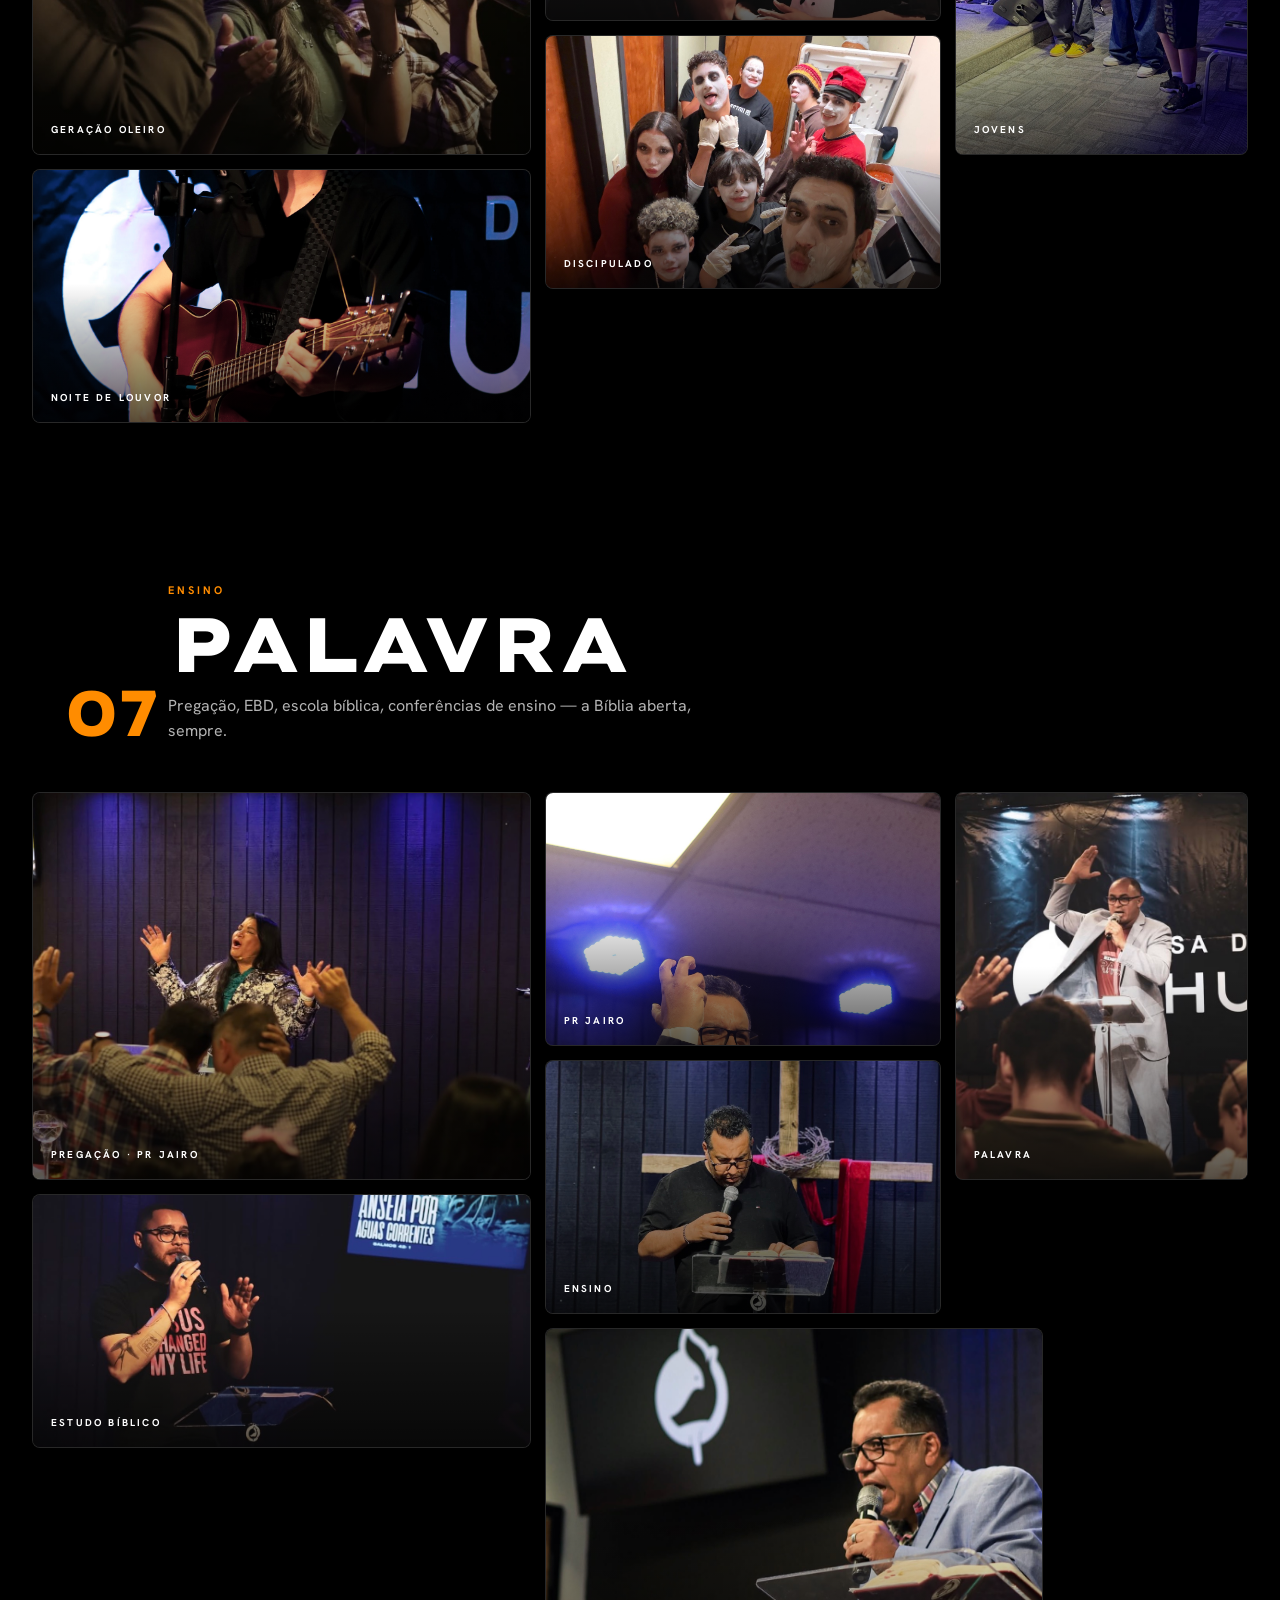
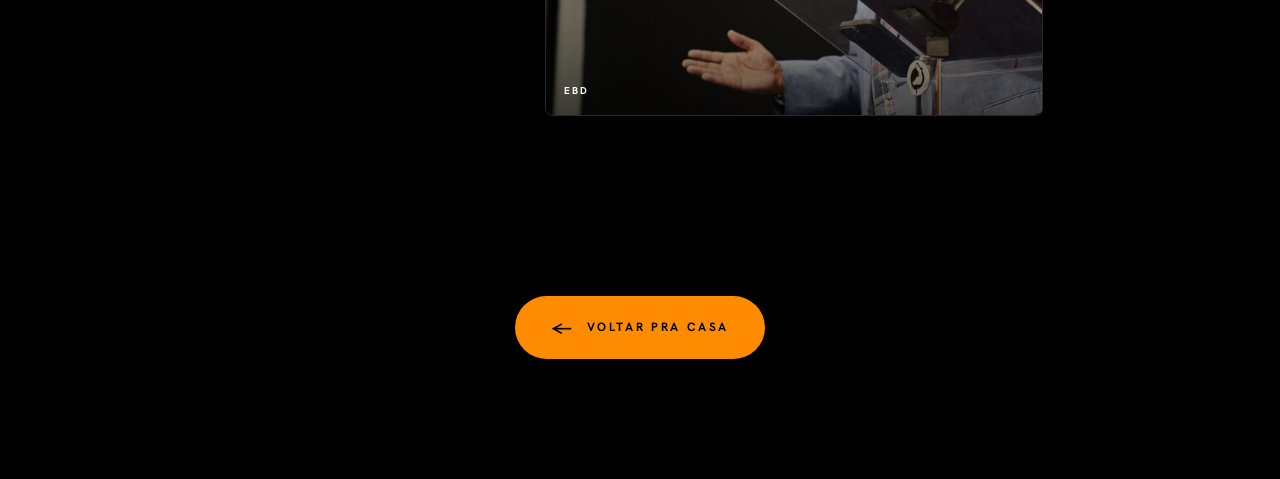
==== commit db5a6991: "Gallery: Adoração Louvor card — shift crop down to show guitar Co-Authored-By: Claude Sonnet 4.6 <no" ====
--- a/gallery.html
+++ b/gallery.html
@@ -100,7 +100,7 @@
   </div>
   <div class="g-grid">
     <div class="g-card r1"><img src="assets/gallery/adoracao/IMG_8710.jpg" alt="Culto de domingo"><div class="ph"><span class="lbl">Culto de domingo</span></div></div>
-    <div class="g-card r2"><img src="assets/gallery/adoracao/IMG_8945.jpg" alt="Louvor"><div class="ph"><span class="lbl">Louvor</span></div></div>
+    <div class="g-card r2"><img src="assets/gallery/adoracao/IMG_8945.jpg" alt="Louvor" style="object-position: center bottom;"><div class="ph"><span class="lbl">Louvor</span></div></div>
     <div class="g-card r3"><img src="assets/gallery/adoracao/IMG_8948.jpg" alt="Adoração"><div class="ph"><span class="lbl">Adoração</span></div></div>
     <div class="g-card r4"><img src="assets/gallery/adoracao/IMG_8949.jpg" alt="Culto"><div class="ph"><span class="lbl">Culto</span></div></div>
   </div>
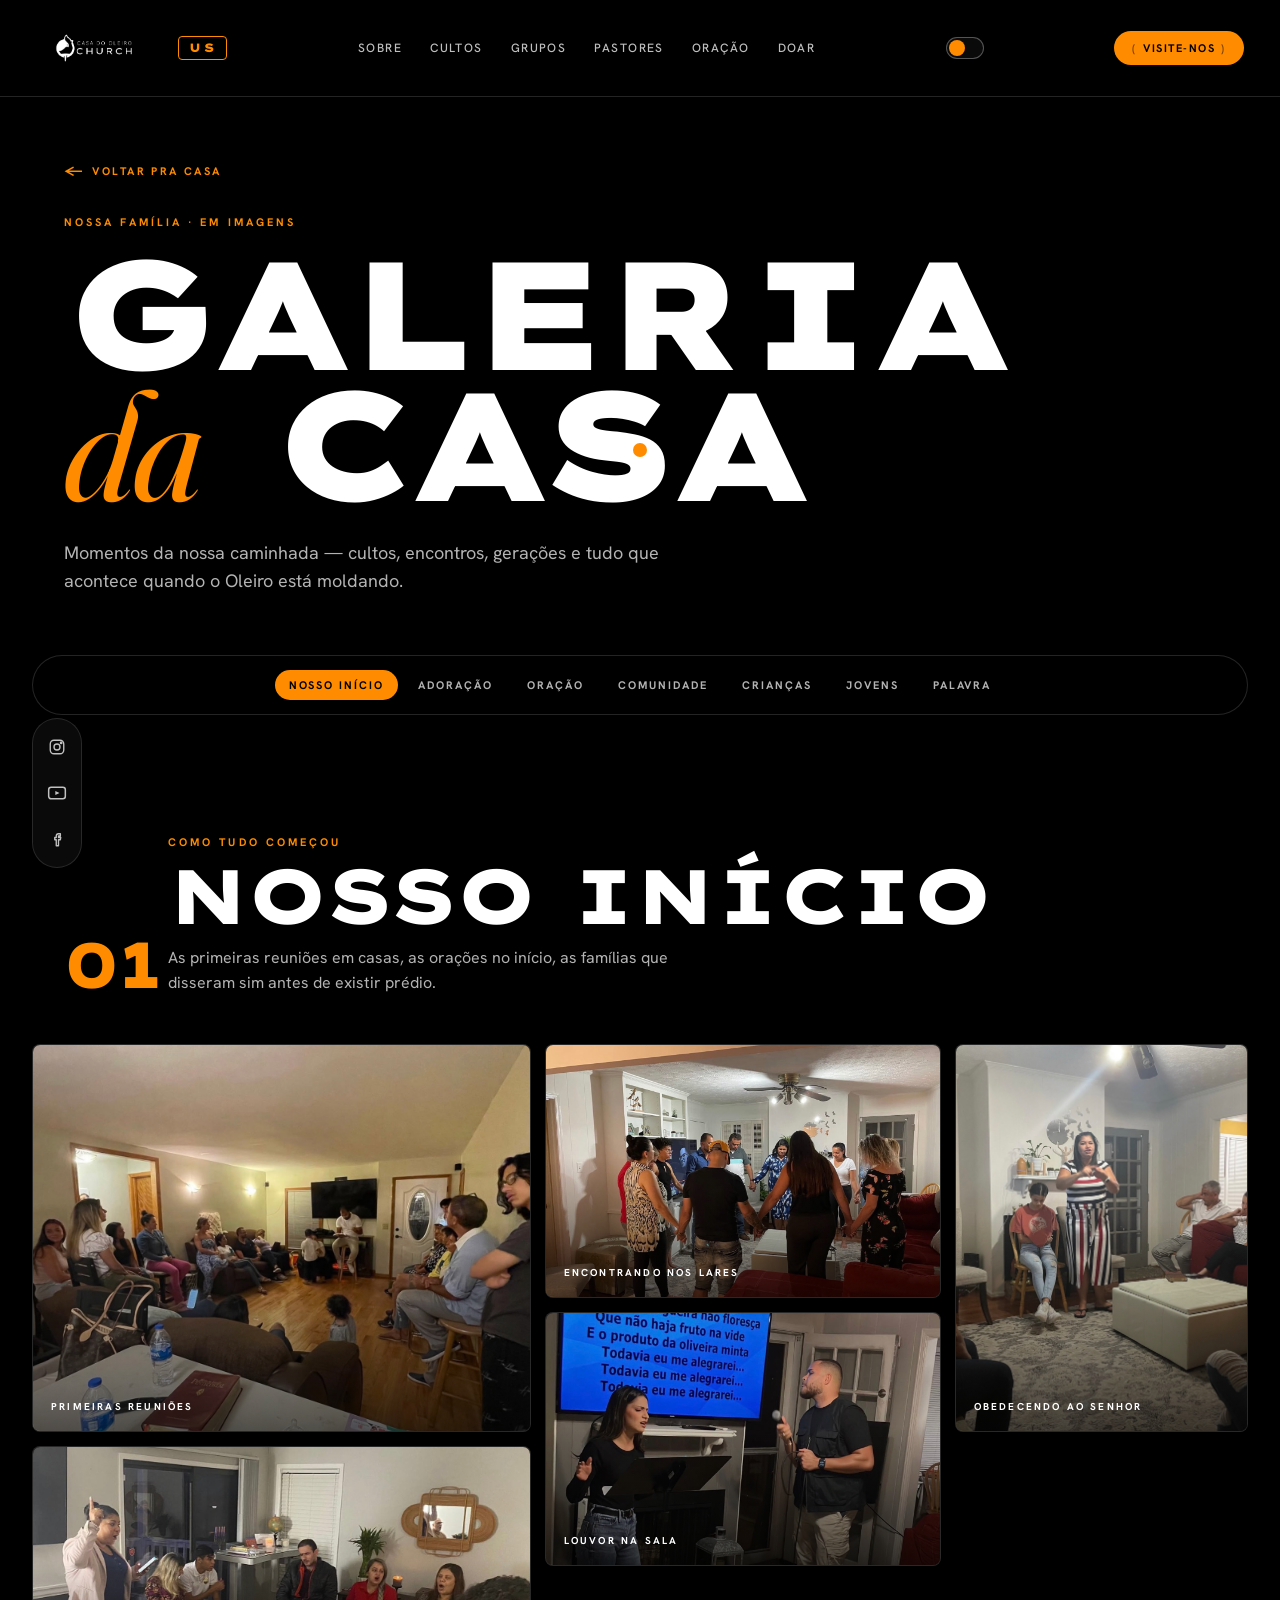
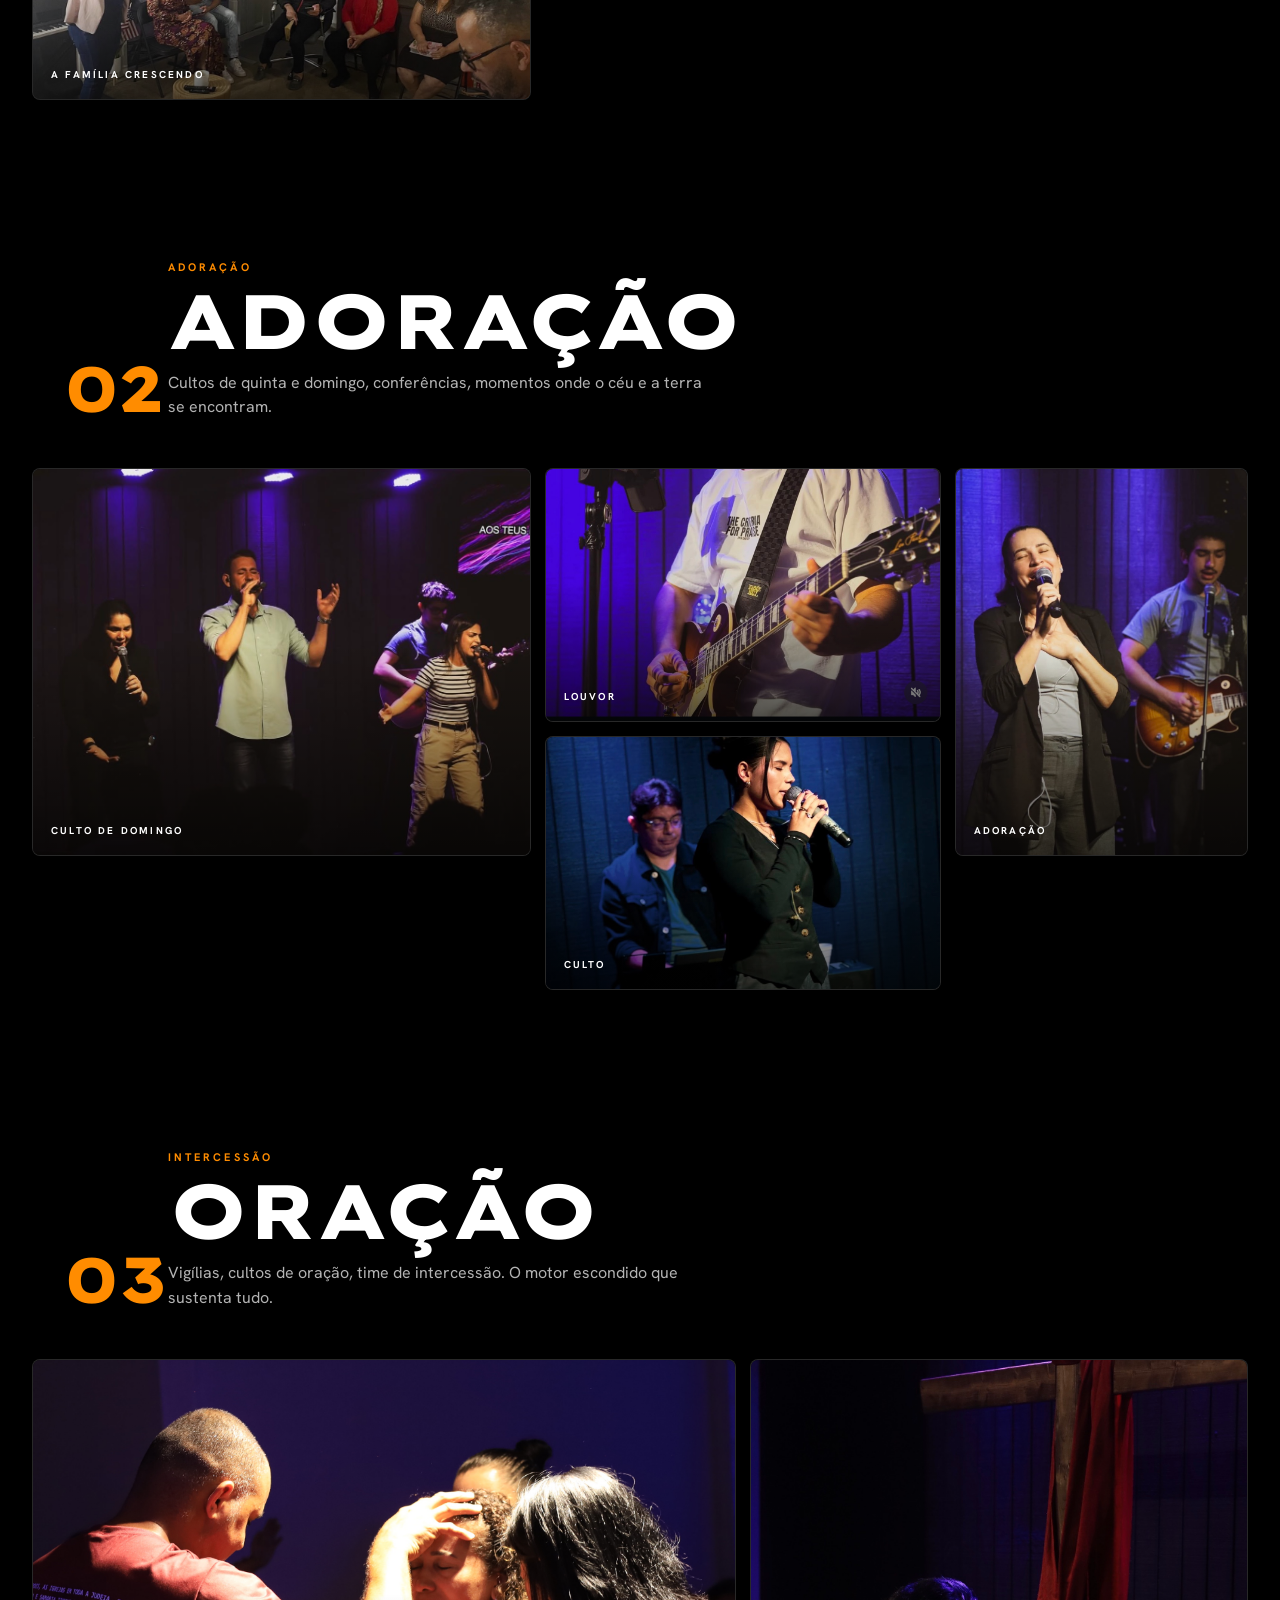
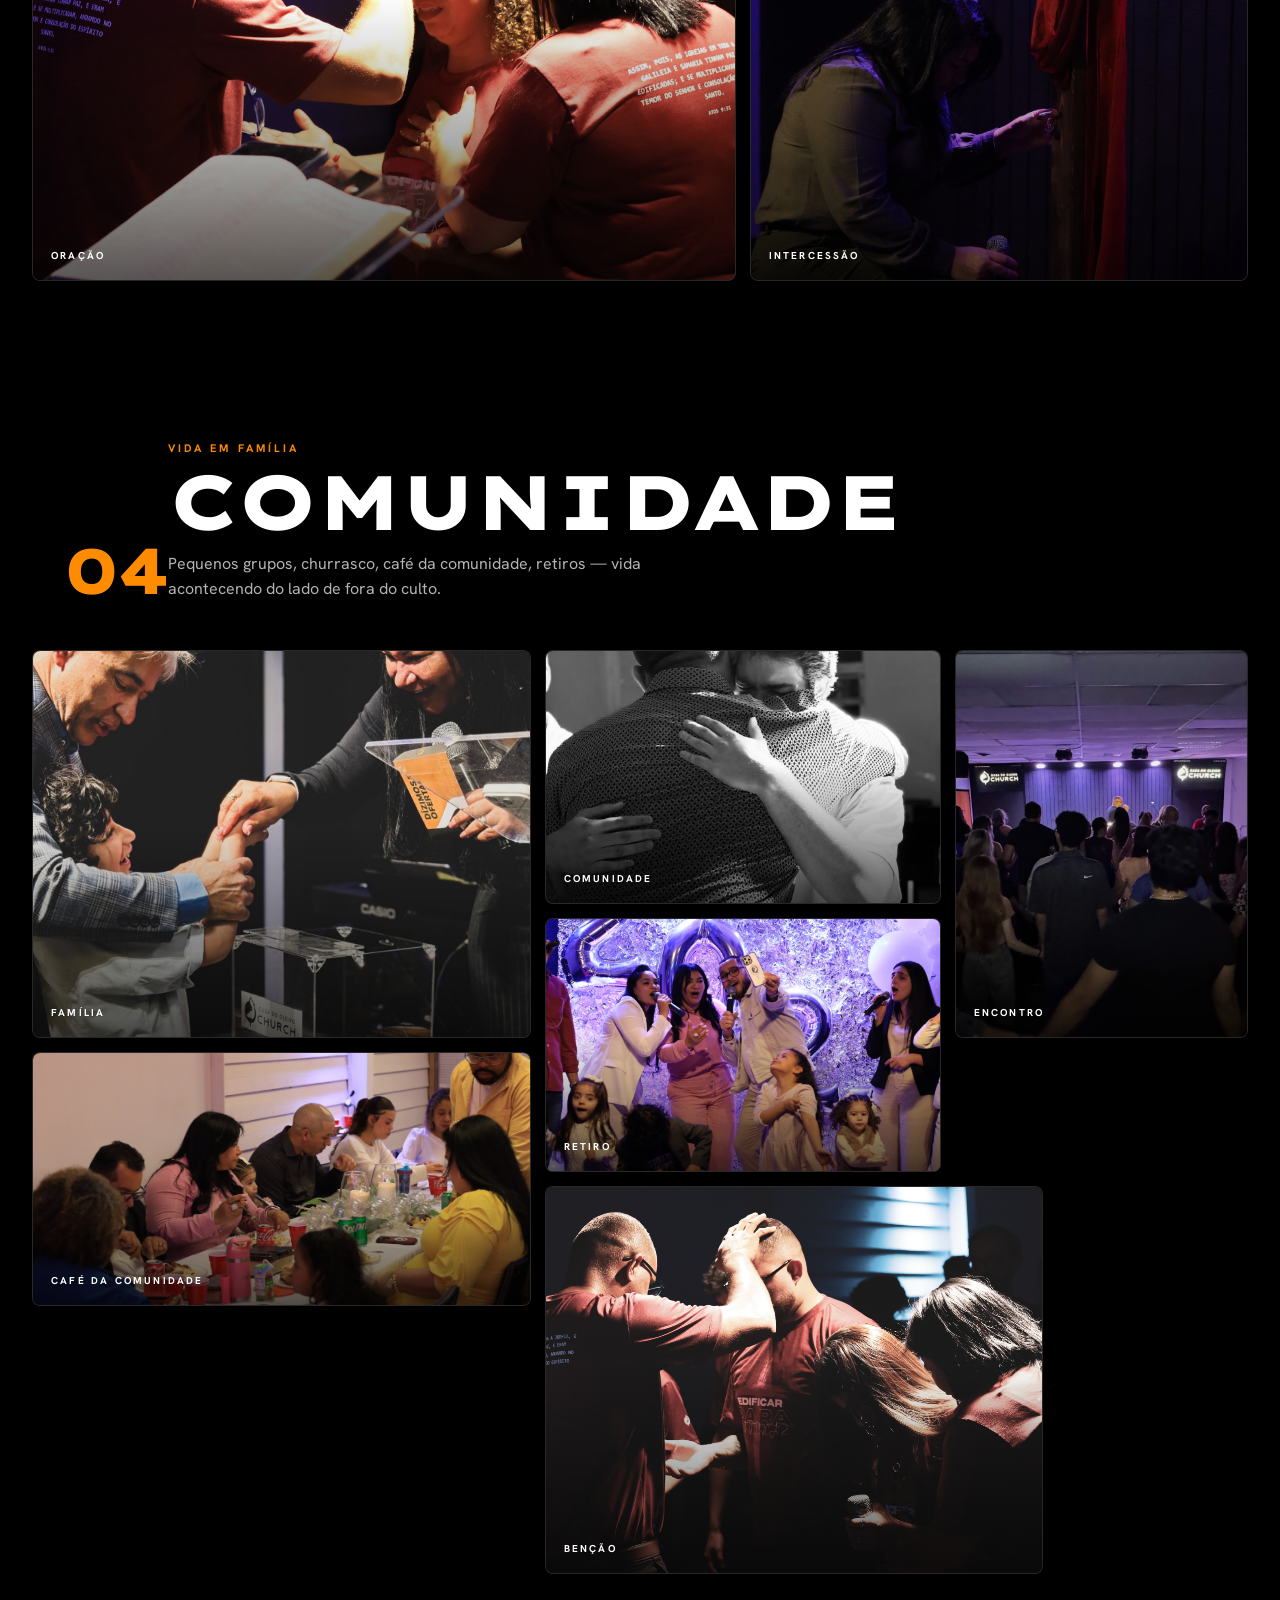
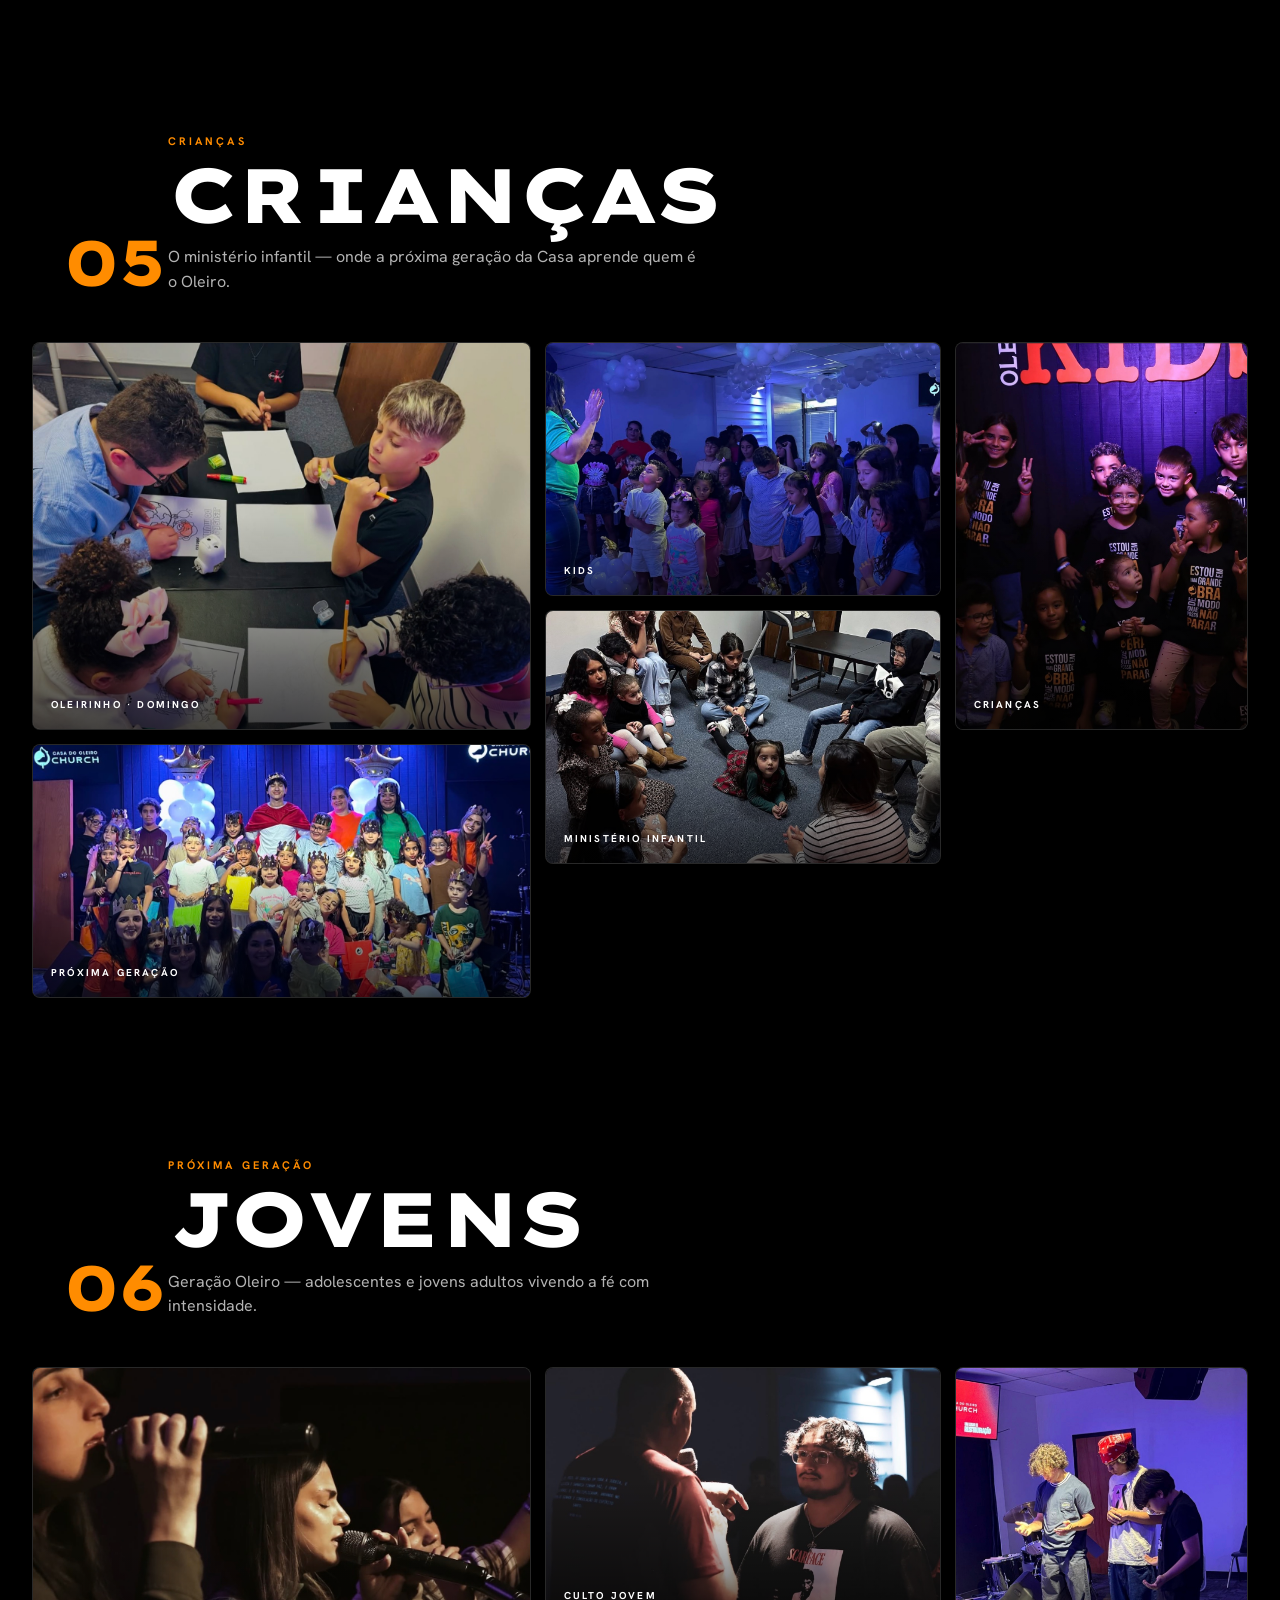
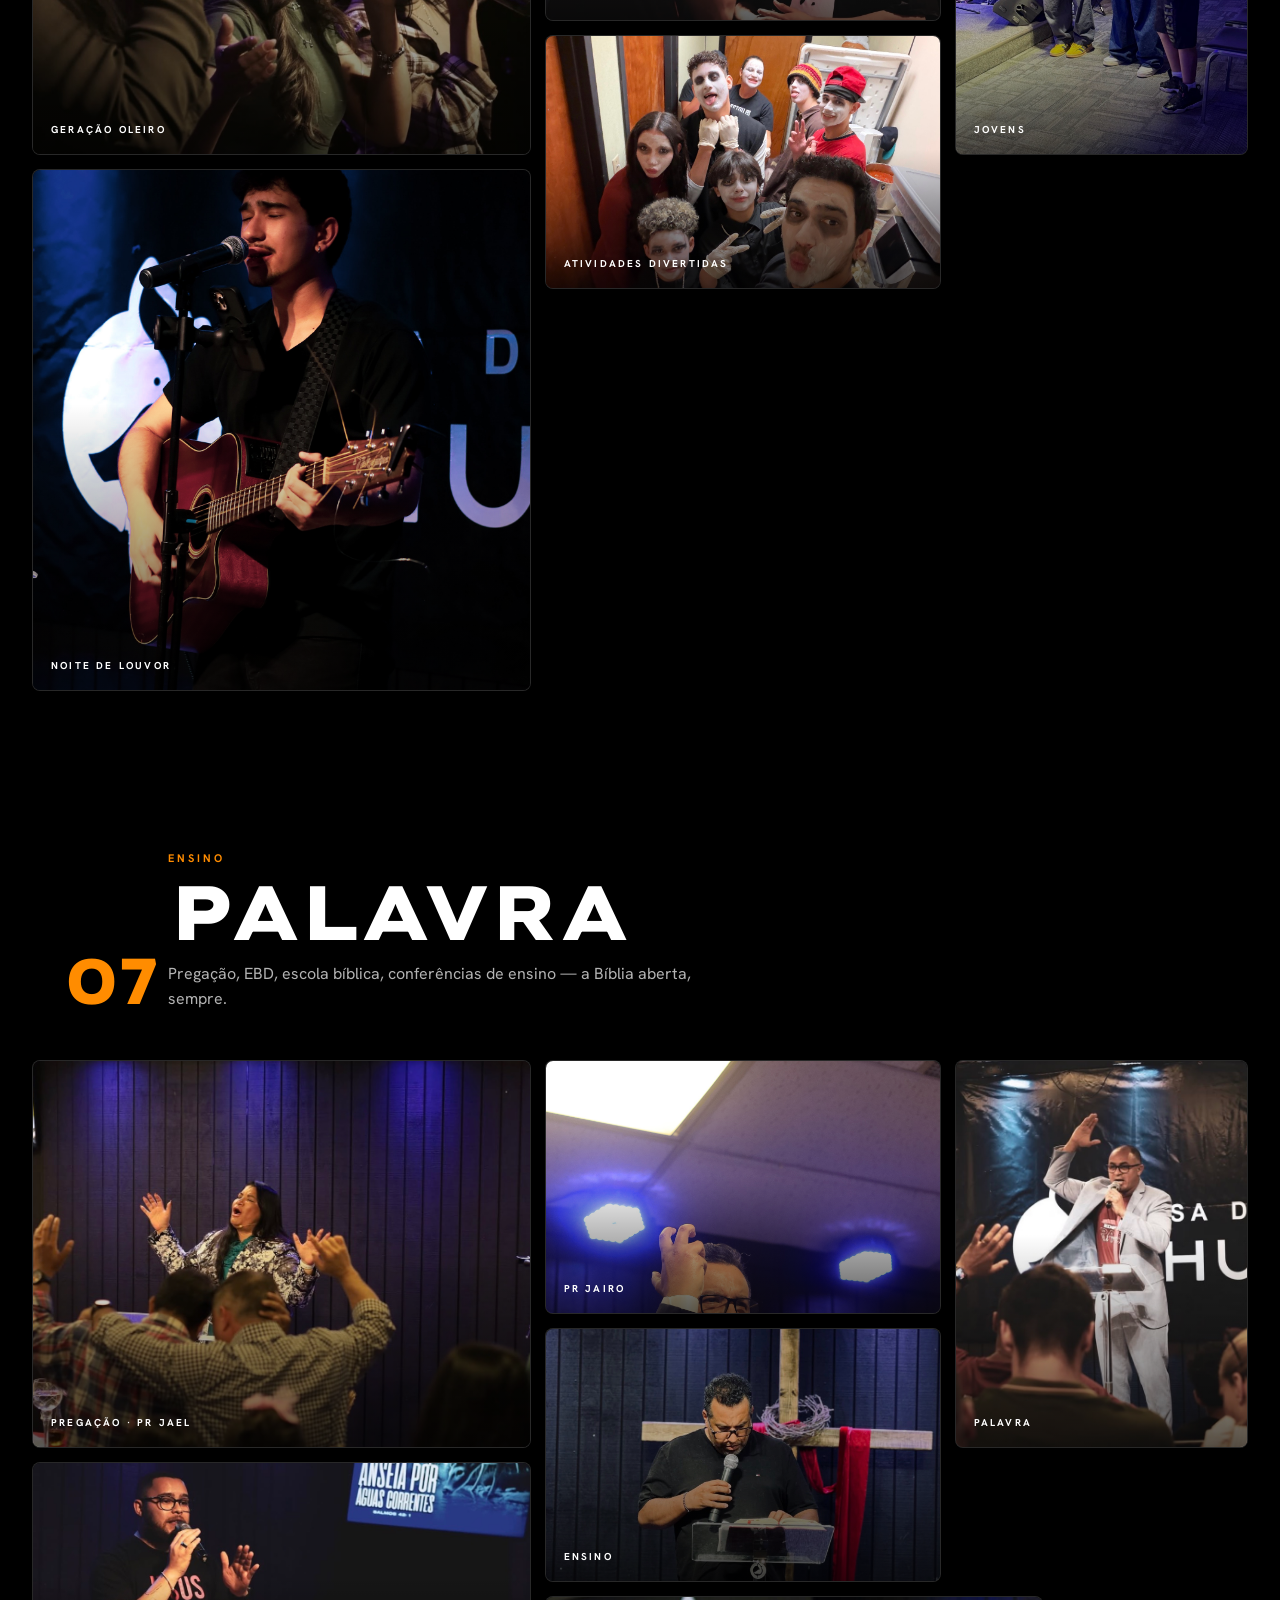
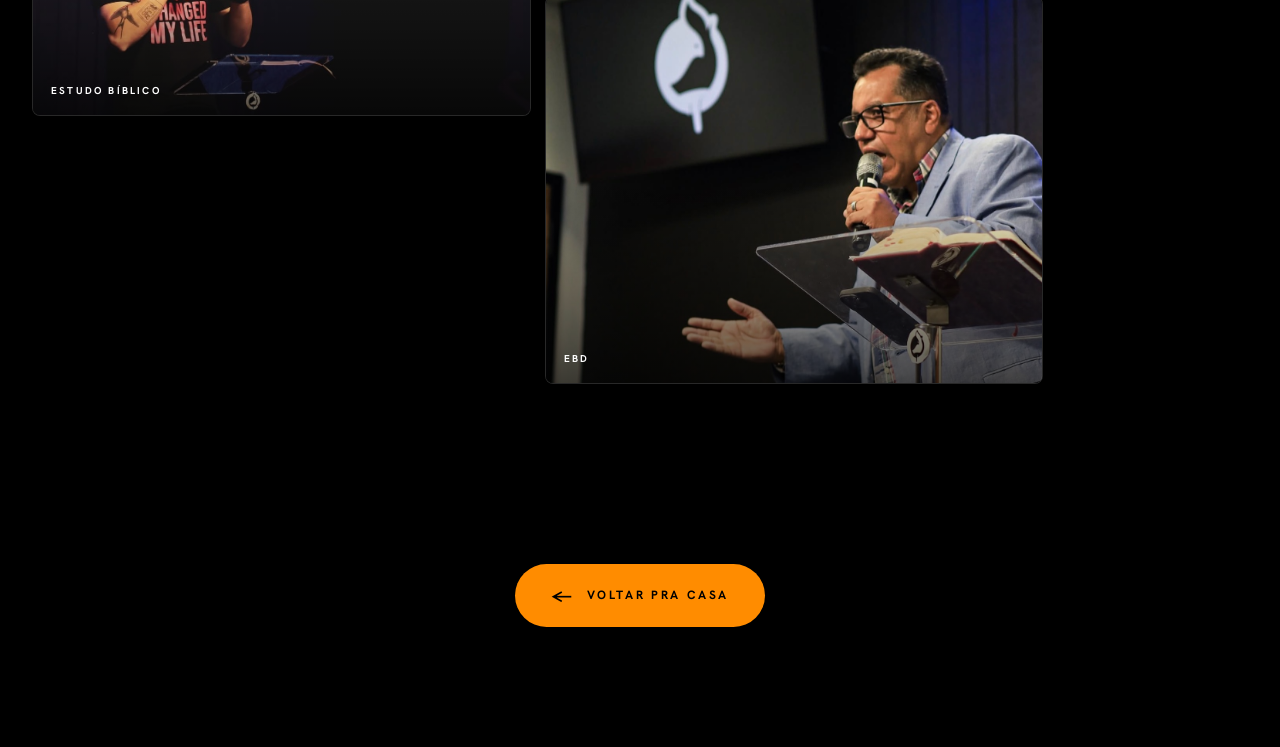
==== commit 69a8dede: "Gallery: label updates, Jovens card reframe, remove Adoração placeholders - Nosso Início: narrative " ====
--- a/gallery.html
+++ b/gallery.html
@@ -175,8 +175,8 @@
     <div class="g-card r1"><img src="assets/gallery/jovens/IMG_8709.jpg" alt="Jovens" style="object-position: center 25%;"><div class="ph"><span class="lbl">Geração Oleiro</span></div></div>
     <div class="g-card r2"><img src="assets/gallery/jovens/IMG_8952.jpg" alt="Culto jovem"><div class="ph"><span class="lbl">Culto jovem</span></div></div>
     <div class="g-card r3"><img src="assets/gallery/jovens/IMG_8961.jpg" alt="Jovens"><div class="ph"><span class="lbl">Jovens</span></div></div>
-    <div class="g-card r4"><img src="assets/gallery/jovens/IMG_8965.jpg" alt="Discipulado"><div class="ph"><span class="lbl">Discipulado</span></div></div>
-    <div class="g-card r5"><img src="assets/gallery/jovens/IMG_7874.JPG" alt="Noite de louvor" style="object-position: left center;"><div class="ph"><span class="lbl">Noite de louvor</span></div></div>
+    <div class="g-card r4"><img src="assets/gallery/jovens/IMG_8965.jpg" alt="Discipulado"><div class="ph"><span class="lbl">Atividades divertidas</span></div></div>
+    <div class="g-card" style="grid-column:span 5;grid-row:span 4;"><img src="assets/gallery/jovens/IMG_7874.JPG" alt="Noite de louvor" style="object-position: 20% center;"><div class="ph"><span class="lbl">Noite de louvor</span></div></div>
   </div>
 </section>
 
@@ -191,7 +191,7 @@
     </div>
   </div>
   <div class="g-grid">
-    <div class="g-card r1"><img src="assets/gallery/palavra/IMG_8713.jpg" alt="Pregação" style="object-position: center 20%;"><div class="ph"><span class="lbl">Pregação · PR Jairo</span></div></div>
+    <div class="g-card r1"><img src="assets/gallery/palavra/IMG_8713.jpg" alt="Pregação" style="object-position: center 20%;"><div class="ph"><span class="lbl">Pregação · Pr Jael</span></div></div>
     <div class="g-card r2"><img src="assets/gallery/palavra/IMG_4228.JPG" alt="Pastor Jairo" style="object-position: center 15%;"><div class="ph"><span class="lbl">PR Jairo</span></div></div>
     <div class="g-card r3"><img src="assets/gallery/palavra/IMG_8950.jpg" alt="Palavra"><div class="ph"><span class="lbl">Palavra</span></div></div>
     <div class="g-card r4"><img src="assets/gallery/palavra/IMG_8954.jpg" alt="Ensino"><div class="ph"><span class="lbl">Ensino</span></div></div>
